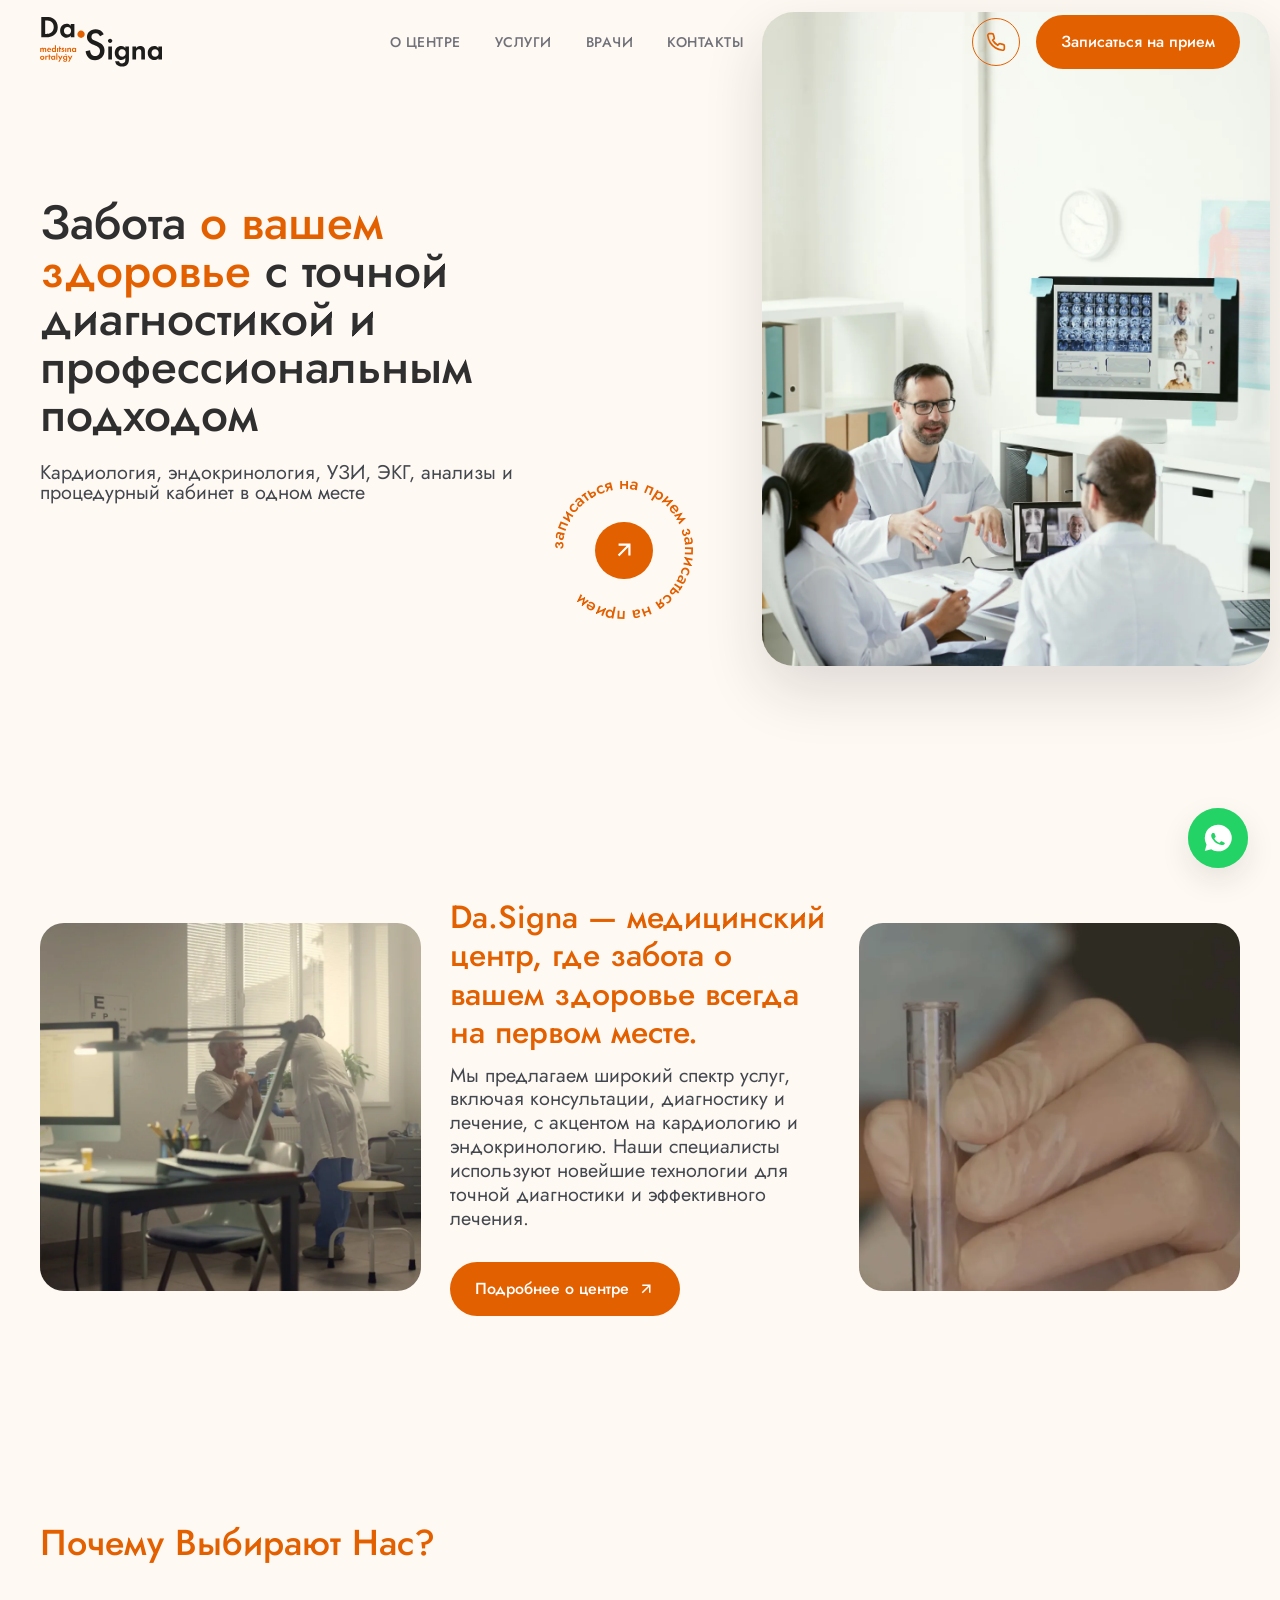
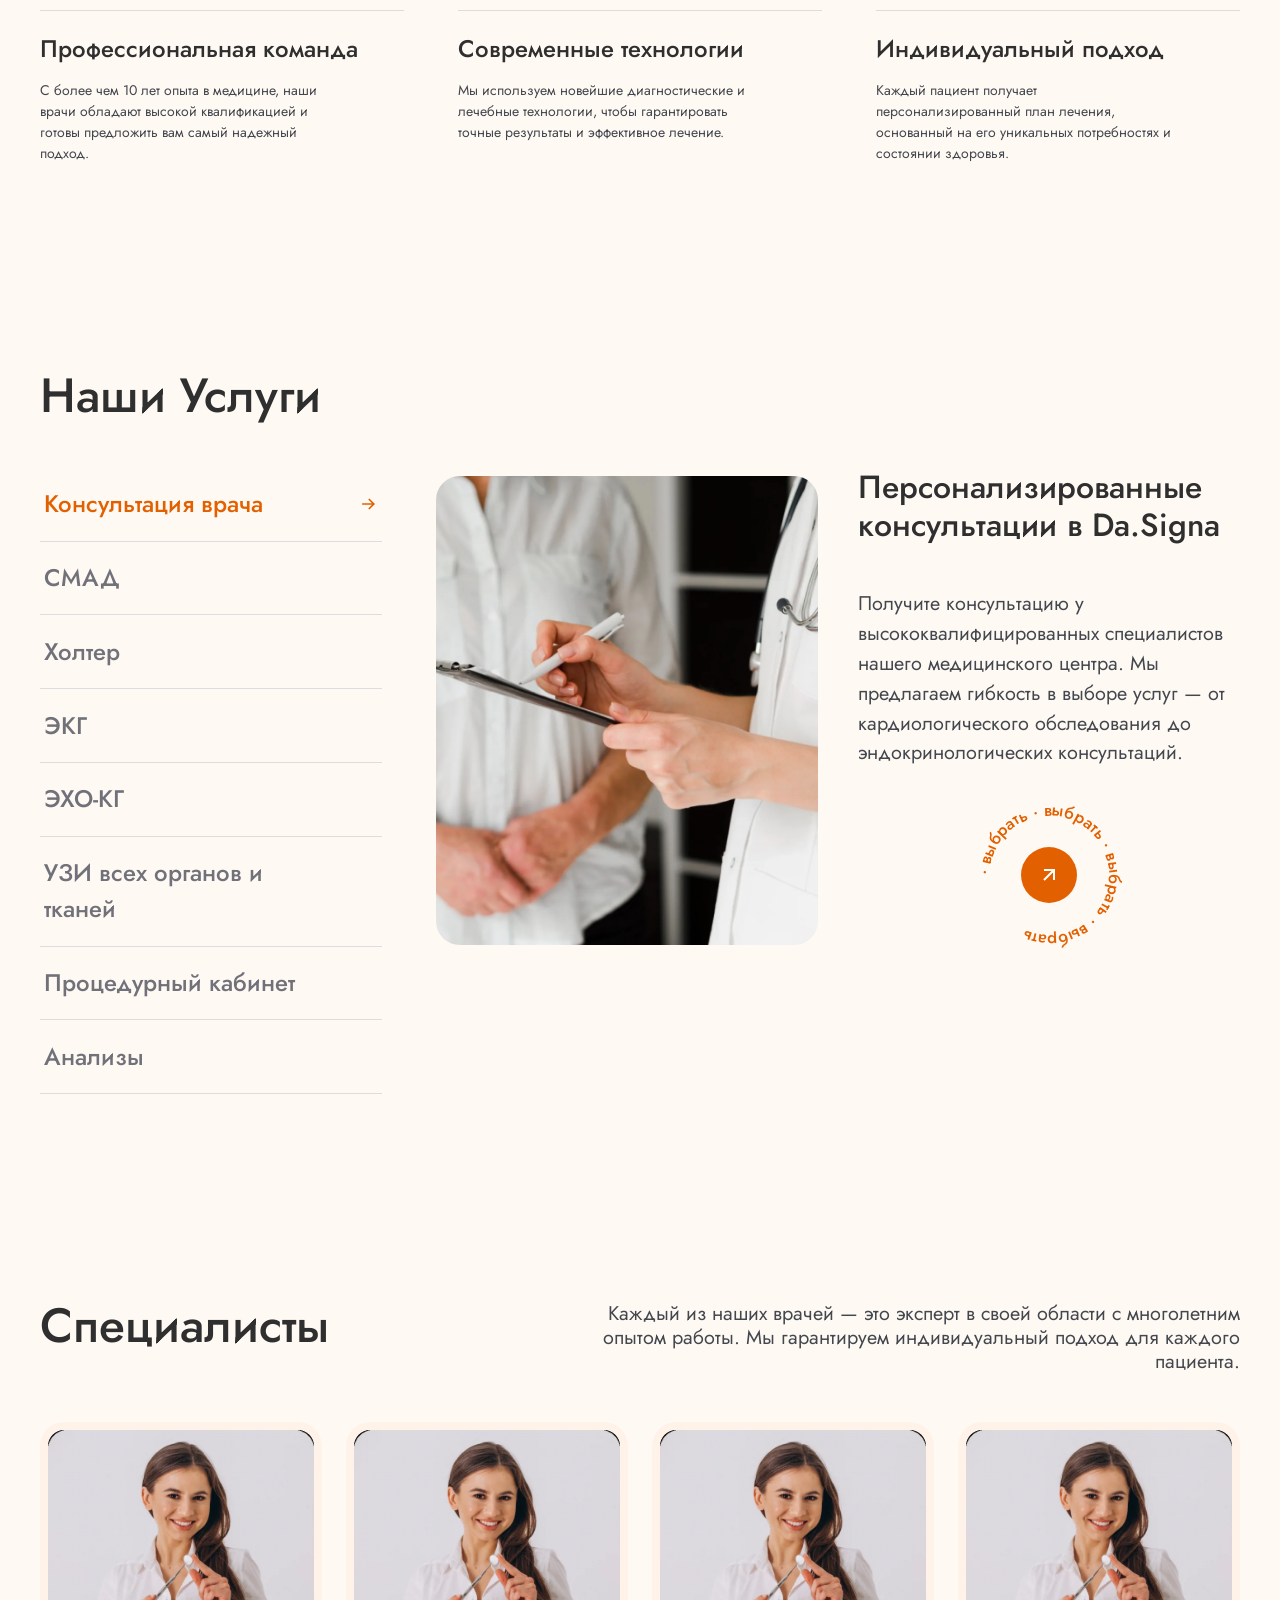
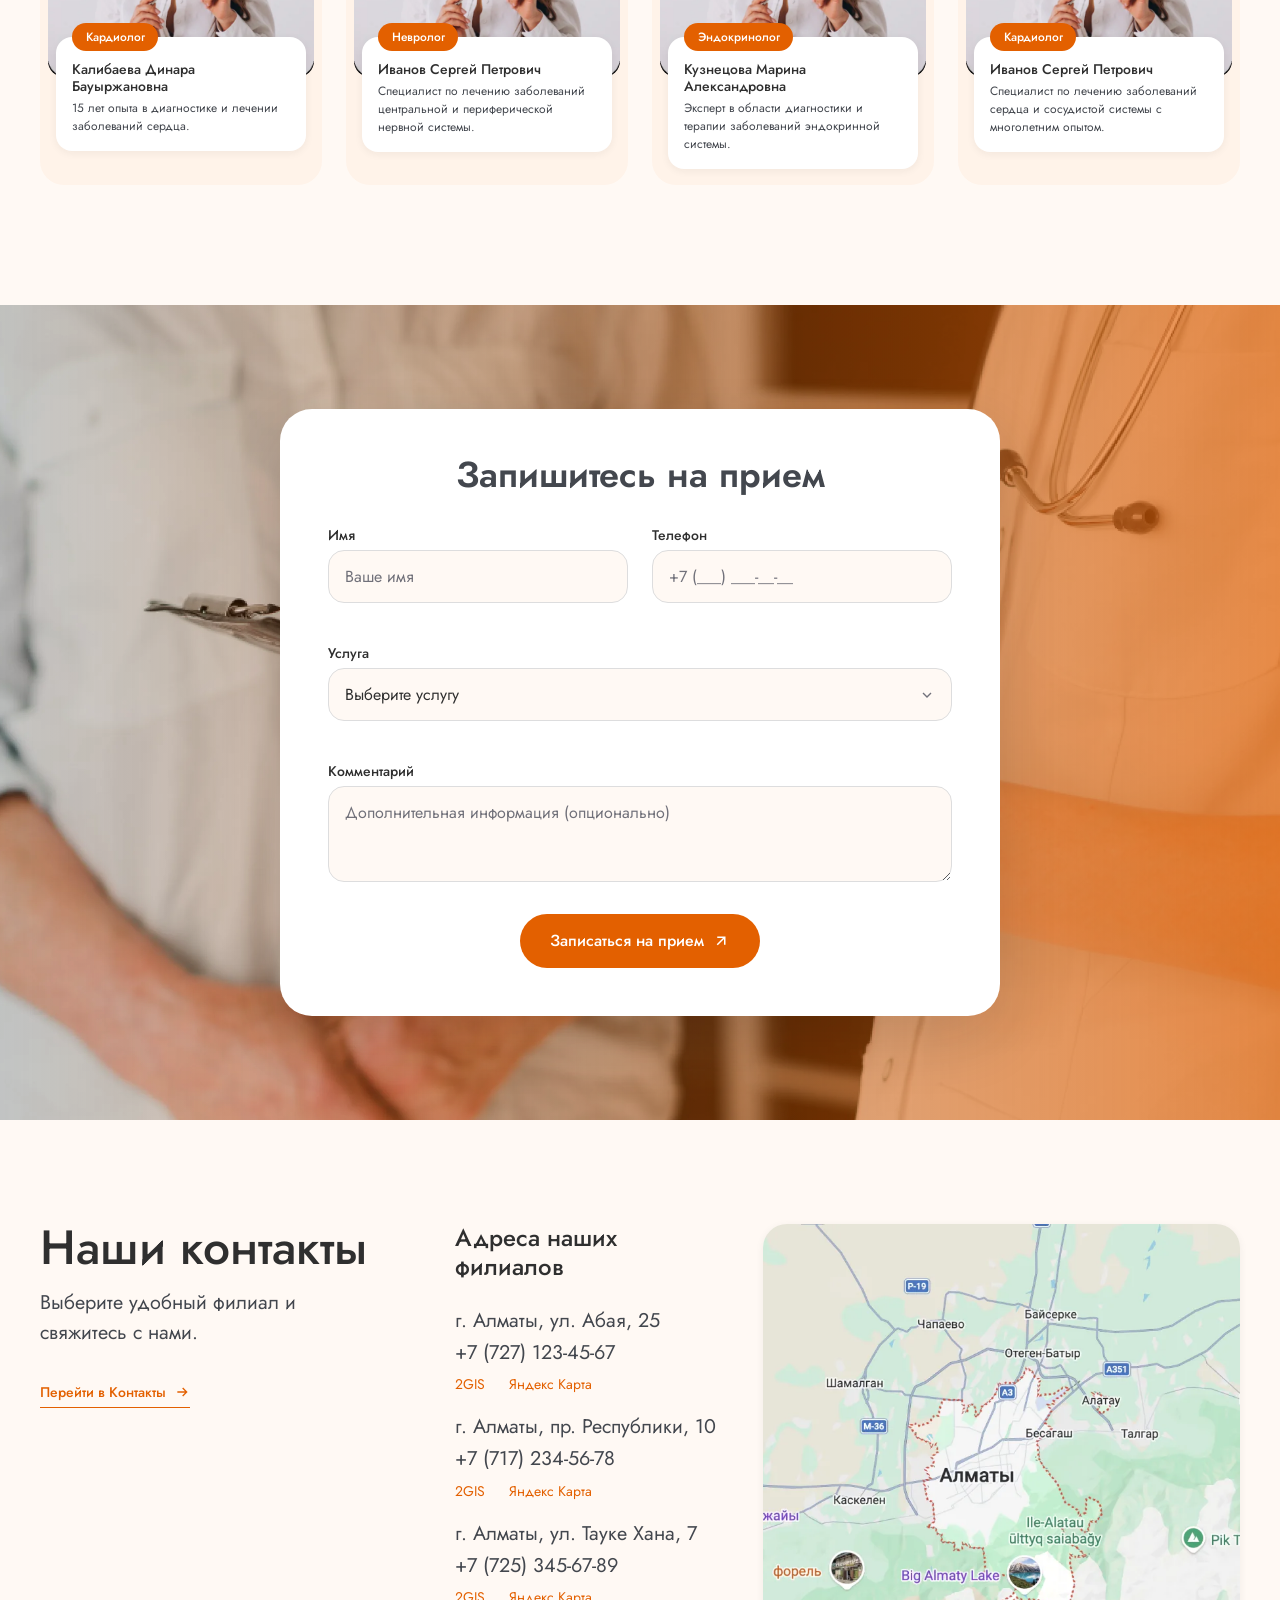
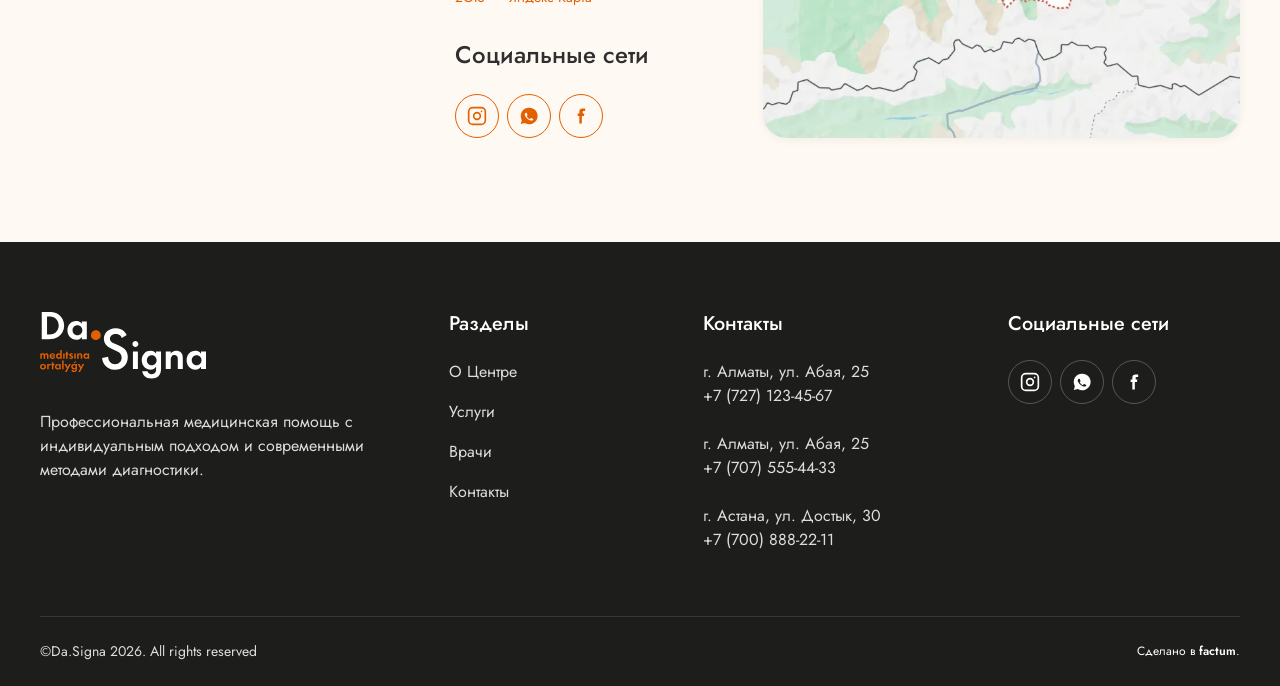
==== index.html @ 0455a985 "feat: статическая верстка сайта Da.Signa (главная, О центре, контакты, 404) - адаптивные страницы по" ====
<!DOCTYPE html>
<html lang="ru">
  <head>
    <meta charset="UTF-8" />
    <meta name="viewport" content="width=device-width, initial-scale=1.0" />

    <title>Da.Signa — медицинский центр в Алматы | Диагностика и лечение</title>
    <meta
      name="description"
      content="Медицинский центр Da.Signa: кардиология, эндокринология, УЗИ, ЭКГ, ЭХО-КГ, СМАД, холтер, анализы и процедурный кабинет. Точная диагностика и индивидуальный подход. Запишитесь на прием онлайн."
    />
    <meta name="theme-color" content="#fff9f4" />
    <link rel="canonical" href="https://dasigna.kz/" />

    <!-- Open Graph -->
    <meta property="og:type" content="website" />
    <meta property="og:title" content="Da.Signa — медицинский центр в Алматы" />
    <meta
      property="og:description"
      content="Забота о вашем здоровье с точной диагностикой и профессиональным подходом."
    />
    <meta property="og:locale" content="ru_RU" />

    <!-- Fonts: Jost as a free Futura PT substitute -->
    <link rel="preconnect" href="https://fonts.googleapis.com" />
    <link rel="preconnect" href="https://fonts.gstatic.com" crossorigin />
    <link
      href="https://fonts.googleapis.com/css2?family=Jost:wght@400;500;600;700&display=swap"
      rel="stylesheet"
    />

    <!-- Preload LCP hero image -->
    <link
      rel="preload"
      as="image"
      href="assets/images/hero.webp"
      fetchpriority="high"
    />

    <!-- Styles -->
    <link rel="stylesheet" href="assets/vendor/lenis.css?v=21" />
    <link rel="stylesheet" href="src/styles/main.css?v=21" />

    <!-- Structured data -->
    <script type="application/ld+json">
      {
        "@context": "https://schema.org",
        "@type": "MedicalClinic",
        "name": "Da.Signa",
        "description": "Медицинский центр: кардиология, эндокринология, диагностика и лечение.",
        "url": "https://dasigna.kz/",
        "telephone": "+7 (727) 123-45-67",
        "address": {
          "@type": "PostalAddress",
          "addressLocality": "Алматы",
          "streetAddress": "ул. Абая, 25",
          "addressCountry": "KZ"
        }
      }
    </script>
  </head>

  <body>
    <!-- ========================= HEADER ========================= -->
    <header class="header" data-header>
      <div class="container header__inner">
        <a class="logo" href="#top" aria-label="Da.Signa — на главную">
          <img class="logo__img" src="assets/logo/logo-dark.svg" width="129" height="52" alt="Da.Signa — медицинский центр" />
        </a>

        <nav class="nav" data-nav id="primary-nav" aria-label="Основная навигация">
          <div class="nav__top">
            <a class="logo" href="index.html" aria-label="Da.Signa — на главную">
              <img class="logo__img" src="assets/logo/logo-dark.svg" width="129" height="52" alt="Da.Signa — медицинский центр" />
            </a>
            <button class="nav__close" data-menu-close type="button" aria-label="Закрыть меню">
              <svg width="22" height="22" viewBox="0 0 24 24" fill="none" stroke="currentColor" stroke-width="2" aria-hidden="true"><path d="M18 6 6 18M6 6l12 12"/></svg>
            </button>
          </div>

          <ul class="nav__links">
            <li><a class="nav__link" href="about.html">О центре</a></li>
            <li><a class="nav__link" href="#services">Услуги</a></li>
            <li><a class="nav__link" href="#specialists">Врачи</a></li>
            <li><a class="nav__link" href="contacts.html">Контакты</a></li>
          </ul>

          <a class="btn nav__cta" href="#appointment">
            Записаться на прием
            <svg class="btn__icon" width="18" height="18" viewBox="0 0 24 24" fill="none" stroke="currentColor" stroke-width="2" aria-hidden="true"><path d="M5 12h14M13 6l6 6-6 6"/></svg>
          </a>

          <div class="nav__connect">
            <span class="nav__connect-label">Связаться с нами</span>
            <a class="nav-contact" href="tel:+77755550101">
              <span class="nav-contact__icon"><svg width="20" height="20" viewBox="0 0 24 24" fill="none" stroke="currentColor" stroke-width="2" aria-hidden="true"><path d="M22 16.92v3a2 2 0 0 1-2.18 2 19.79 19.79 0 0 1-8.63-3.07 19.5 19.5 0 0 1-6-6 19.79 19.79 0 0 1-3.07-8.67A2 2 0 0 1 4.11 2h3a2 2 0 0 1 2 1.72c.13.96.36 1.9.7 2.81a2 2 0 0 1-.45 2.11L8.09 9.91a16 16 0 0 0 6 6l1.27-1.27a2 2 0 0 1 2.11-.45c.9.34 1.85.57 2.81.7A2 2 0 0 1 22 16.92z"/></svg></span>
              <span class="nav-contact__text"><span class="nav-contact__label">Телефон</span><span class="nav-contact__value">+7 775 555 01 01</span></span>
            </a>
            <a class="nav-contact" href="mailto:hello@dasigna.com">
              <span class="nav-contact__icon"><svg width="20" height="20" viewBox="0 0 24 24" fill="none" stroke="currentColor" stroke-width="2" aria-hidden="true"><rect x="3" y="5" width="18" height="14" rx="2"/><path d="m3 7 9 6 9-6"/></svg></span>
              <span class="nav-contact__text"><span class="nav-contact__label">Почта</span><span class="nav-contact__value">hello@dasigna.com</span></span>
            </a>
          </div>

          <div class="nav__footer">
            <h3 class="nav__footer-title">Мы в социальных сетях</h3>
            <div class="nav__socials">
              <a href="#" aria-label="Instagram"><svg width="20" height="20" viewBox="0 0 24 24" fill="none" stroke="currentColor" stroke-width="2" aria-hidden="true"><rect x="2" y="2" width="20" height="20" rx="5"/><circle cx="12" cy="12" r="4"/><circle cx="17.5" cy="6.5" r="1" fill="currentColor" stroke="none"/></svg></a>
              <a href="#" aria-label="WhatsApp"><svg width="20" height="20" viewBox="0 0 24 24" fill="currentColor" aria-hidden="true"><path d="M12 2a10 10 0 0 0-8.6 15l-1.3 4.7 4.8-1.3A10 10 0 1 0 12 2zm5.3 14.1c-.2.6-1.3 1.2-1.8 1.2s-1.2.2-3.7-.9-3.9-3.6-4-3.8-.9-1.2-.9-2.3.6-1.6.8-1.8.4-.3.6-.3h.5c.2 0 .4 0 .6.5l.8 2c.1.2.1.4 0 .5l-.4.5-.3.3c-.1.1-.3.3-.1.6s.7 1.1 1.4 1.7c1 .9 1.7 1.1 2 1.2s.4.1.6-.1l.7-.8c.2-.2.4-.2.6-.1l1.9.9c.2.1.4.2.4.3.1.2.1.6 0 .9z"/></svg></a>
              <a href="#" aria-label="Facebook"><svg width="20" height="20" viewBox="0 0 24 24" fill="currentColor" aria-hidden="true"><path d="M14 9V7c0-.6.4-1 1-1h2V3h-3a4 4 0 0 0-4 4v2H8v3h2v9h3v-9h2.5l.5-3z"/></svg></a>
            </div>
            <div class="nav__copy">
              <span>©Da.Signa <span data-year>2026</span></span>
              <span class="nav__made">Сделано в <b>factum</b></span>
            </div>
          </div>
        </nav>

        <div class="header__actions">
          <a class="icon-btn" href="tel:+77271234567" aria-label="Позвонить нам">
            <svg width="20" height="20" viewBox="0 0 24 24" fill="none" stroke="currentColor" stroke-width="2" aria-hidden="true"><path d="M22 16.92v3a2 2 0 0 1-2.18 2 19.79 19.79 0 0 1-8.63-3.07 19.5 19.5 0 0 1-6-6 19.79 19.79 0 0 1-3.07-8.67A2 2 0 0 1 4.11 2h3a2 2 0 0 1 2 1.72c.13.96.36 1.9.7 2.81a2 2 0 0 1-.45 2.11L8.09 9.91a16 16 0 0 0 6 6l1.27-1.27a2 2 0 0 1 2.11-.45c.9.34 1.85.57 2.81.7A2 2 0 0 1 22 16.92z"/></svg>
          </a>
          <a class="btn header__cta" href="#appointment">Записаться на прием</a>
          <button
            class="menu-toggle"
            data-menu-toggle
            type="button"
            aria-label="Меню"
            aria-expanded="false"
            aria-controls="primary-nav"
          >
            <span></span>
          </button>
        </div>
      </div>
    </header>

    <main id="top">
      <!-- ========================= HERO ========================= -->
      <section class="hero" aria-labelledby="hero-heading">
        <div class="container hero__grid">
          <div class="hero__content reveal">
            <h1 class="hero__title" id="hero-heading">
              Забота <span class="text-accent">о вашем здоровье</span> с точной
              диагностикой и профессиональным подходом
            </h1>
            <p class="hero__lead">
              Кардиология, эндокринология, УЗИ, ЭКГ, анализы и процедурный
              кабинет в одном месте
            </p>
            <a class="btn hero__cta" href="#appointment">
              Записаться на прием
              <svg class="btn__icon" width="18" height="18" viewBox="0 0 24 24" fill="none" stroke="currentColor" stroke-width="2" aria-hidden="true"><path d="M7 17 17 7M7 7h10v10"/></svg>
            </a>
          </div>

          <div class="hero__media reveal">
            <img
              class="hero__image"
              src="assets/images/hero.webp"
              width="583"
              height="750"
              fetchpriority="high"
              alt="Врачи медицинского центра Da.Signa на консультации"
            />
            <div class="hero__badge">
              <a class="spin-badge" href="#appointment" aria-label="Записаться на прием">
                <svg class="spin-badge__ring" viewBox="0 0 220 220" aria-hidden="true">
                  <defs>
                    <path id="badge-arc-hero" d="M110,110 m-84,0 a84,84 0 1,1 168,0 a84,84 0 1,1 -168,0" />
                  </defs>
                  <text>
                    <textPath href="#badge-arc-hero" startOffset="0">записаться на прием    записаться на прием    </textPath>
                  </text>
                </svg>
                <span class="spin-badge__disc" aria-hidden="true">
                  <svg width="26" height="26" viewBox="0 0 24 24" fill="none" stroke="currentColor" stroke-width="2"><path d="M7 17 17 7M7 7h10v10"/></svg>
                </span>
              </a>
            </div>
          </div>
        </div>
      </section>

      <!-- ========================= ABOUT ========================= -->
      <section class="section" id="about" aria-labelledby="about-heading">
        <div class="container about__grid reveal">
          <img
            class="about__img"
            src="assets/images/about-1.webp"
            width="437"
            height="423"
            loading="lazy"
            alt="Команда врачей Da.Signa"
          />
          <div class="about__body">
            <h2 class="about__title" id="about-heading">
              Da.Signa — медицинский центр, где забота о вашем здоровье всегда на
              первом месте.
            </h2>
            <p class="about__text">
              Мы предлагаем широкий спектр услуг, включая консультации,
              диагностику и лечение, с акцентом на кардиологию и эндокринологию.
              Наши специалисты используют новейшие технологии для точной
              диагностики и эффективного лечения.
            </p>
            <a class="btn about__btn" href="#services">
              Подробнее о центре
              <svg class="btn__icon" width="18" height="18" viewBox="0 0 24 24" fill="none" stroke="currentColor" stroke-width="2" aria-hidden="true"><path d="M7 17 17 7M7 7h10v10"/></svg>
            </a>
          </div>
          <img
            class="about__img"
            src="assets/images/about-2.webp"
            width="437"
            height="423"
            loading="lazy"
            alt="Современные методы диагностики"
          />
        </div>
      </section>

      <!-- ========================= ADVANTAGES ========================= -->
      <section class="section" aria-labelledby="adv-heading">
        <div class="container">
          <h2 class="advantages__title reveal" id="adv-heading">
            Почему Выбирают Нас?
          </h2>
          <ul class="advantages__grid">
            <li class="advantage reveal">
              <span class="advantage__icon" aria-hidden="true">
                <svg viewBox="0 0 24 24" fill="none" stroke="currentColor" stroke-width="1.8"><path d="M17 21v-2a4 4 0 0 0-4-4H5a4 4 0 0 0-4 4v2"/><circle cx="9" cy="7" r="4"/><path d="M23 21v-2a4 4 0 0 0-3-3.87M16 3.13a4 4 0 0 1 0 7.75"/></svg>
              </span>
              <h3 class="advantage__title">Профессиональная команда</h3>
              <p class="advantage__text">
                С более чем 10 лет опыта в медицине, наши врачи обладают высокой
                квалификацией и готовы предложить вам самый надежный подход.
              </p>
            </li>
            <li class="advantage reveal">
              <span class="advantage__icon" aria-hidden="true">
                <svg viewBox="0 0 24 24" fill="none" stroke="currentColor" stroke-width="1.8"><path d="M22 12h-4l-3 9L9 3l-3 9H2"/></svg>
              </span>
              <h3 class="advantage__title">Современные технологии</h3>
              <p class="advantage__text">
                Мы используем новейшие диагностические и лечебные технологии,
                чтобы гарантировать точные результаты и эффективное лечение.
              </p>
            </li>
            <li class="advantage reveal">
              <span class="advantage__icon" aria-hidden="true">
                <svg viewBox="0 0 24 24" fill="none" stroke="currentColor" stroke-width="1.8"><path d="M20.84 4.61a5.5 5.5 0 0 0-7.78 0L12 5.67l-1.06-1.06a5.5 5.5 0 1 0-7.78 7.78L12 21.23l8.84-8.84a5.5 5.5 0 0 0 0-7.78z"/></svg>
              </span>
              <h3 class="advantage__title">Индивидуальный подход</h3>
              <p class="advantage__text">
                Каждый пациент получает персонализированный план лечения,
                основанный на его уникальных потребностях и состоянии здоровья.
              </p>
            </li>
          </ul>
        </div>
      </section>

      <!-- ========================= SERVICES ========================= -->
      <section class="section" id="services" aria-labelledby="services-heading">
        <div class="container">
          <div class="section-head reveal">
            <h2 class="section-title" id="services-heading">Наши Услуги</h2>
          </div>

          <div class="services__layout reveal">
            <!-- Tab list (desktop) / accordion headers (mobile) -->
            <div class="services__list" role="tablist" aria-label="Услуги">
              <!-- buttons + mobile accordion panels injected/styled per item -->
              <!-- 1 -->
              <button class="services__tab" data-service-tab="s1" role="tab" aria-selected="true" aria-expanded="false">
                Консультация врача
                <svg class="services__tab-arrow" width="20" height="20" viewBox="0 0 24 24" fill="none" stroke="currentColor" stroke-width="2" aria-hidden="true"><path d="M5 12h14M13 6l6 6-6 6"/></svg>
              </button>
              <div class="services__accordion-panel" data-accordion-panel="s1"><div class="services__accordion-inner"><div class="services__accordion-content"></div></div></div>

              <button class="services__tab" data-service-tab="s2" role="tab" aria-selected="false" aria-expanded="false">
                СМАД
                <svg class="services__tab-arrow" width="20" height="20" viewBox="0 0 24 24" fill="none" stroke="currentColor" stroke-width="2" aria-hidden="true"><path d="M5 12h14M13 6l6 6-6 6"/></svg>
              </button>
              <div class="services__accordion-panel" data-accordion-panel="s2"><div class="services__accordion-inner"><div class="services__accordion-content"></div></div></div>

              <button class="services__tab" data-service-tab="s3" role="tab" aria-selected="false" aria-expanded="false">
                Холтер
                <svg class="services__tab-arrow" width="20" height="20" viewBox="0 0 24 24" fill="none" stroke="currentColor" stroke-width="2" aria-hidden="true"><path d="M5 12h14M13 6l6 6-6 6"/></svg>
              </button>
              <div class="services__accordion-panel" data-accordion-panel="s3"><div class="services__accordion-inner"><div class="services__accordion-content"></div></div></div>

              <button class="services__tab" data-service-tab="s4" role="tab" aria-selected="false" aria-expanded="false">
                ЭКГ
                <svg class="services__tab-arrow" width="20" height="20" viewBox="0 0 24 24" fill="none" stroke="currentColor" stroke-width="2" aria-hidden="true"><path d="M5 12h14M13 6l6 6-6 6"/></svg>
              </button>
              <div class="services__accordion-panel" data-accordion-panel="s4"><div class="services__accordion-inner"><div class="services__accordion-content"></div></div></div>

              <button class="services__tab" data-service-tab="s5" role="tab" aria-selected="false" aria-expanded="false">
                ЭХО-КГ
                <svg class="services__tab-arrow" width="20" height="20" viewBox="0 0 24 24" fill="none" stroke="currentColor" stroke-width="2" aria-hidden="true"><path d="M5 12h14M13 6l6 6-6 6"/></svg>
              </button>
              <div class="services__accordion-panel" data-accordion-panel="s5"><div class="services__accordion-inner"><div class="services__accordion-content"></div></div></div>

              <button class="services__tab" data-service-tab="s6" role="tab" aria-selected="false" aria-expanded="false">
                УЗИ всех органов и тканей
                <svg class="services__tab-arrow" width="20" height="20" viewBox="0 0 24 24" fill="none" stroke="currentColor" stroke-width="2" aria-hidden="true"><path d="M5 12h14M13 6l6 6-6 6"/></svg>
              </button>
              <div class="services__accordion-panel" data-accordion-panel="s6"><div class="services__accordion-inner"><div class="services__accordion-content"></div></div></div>

              <button class="services__tab" data-service-tab="s7" role="tab" aria-selected="false" aria-expanded="false">
                Процедурный кабинет
                <svg class="services__tab-arrow" width="20" height="20" viewBox="0 0 24 24" fill="none" stroke="currentColor" stroke-width="2" aria-hidden="true"><path d="M5 12h14M13 6l6 6-6 6"/></svg>
              </button>
              <div class="services__accordion-panel" data-accordion-panel="s7"><div class="services__accordion-inner"><div class="services__accordion-content"></div></div></div>

              <button class="services__tab" data-service-tab="s8" role="tab" aria-selected="false" aria-expanded="false">
                Анализы
                <svg class="services__tab-arrow" width="20" height="20" viewBox="0 0 24 24" fill="none" stroke="currentColor" stroke-width="2" aria-hidden="true"><path d="M5 12h14M13 6l6 6-6 6"/></svg>
              </button>
              <div class="services__accordion-panel" data-accordion-panel="s8"><div class="services__accordion-inner"><div class="services__accordion-content"></div></div></div>
            </div>

            <!-- Content panels (desktop) -->
            <div class="services__panel-wrap">
              <div class="services__panel" data-service-panel="s1" role="tabpanel">
                <div class="services__panel-media">
                  <img class="services__panel-img" src="assets/images/services.webp" width="437" height="537" loading="lazy" alt="Консультация врача в Da.Signa" />
                </div>
                <div class="services__panel-body">
                  <h3 class="services__panel-title">Персонализированные консультации в Da.Signa</h3>
                  <p class="services__panel-text">Получите консультацию у высококвалифицированных специалистов нашего медицинского центра. Мы предлагаем гибкость в выборе услуг — от кардиологического обследования до эндокринологических консультаций.</p>
                </div>
              </div>

              <div class="services__panel" data-service-panel="s2" role="tabpanel" hidden>
                <div class="services__panel-media"><img class="services__panel-img" src="assets/images/services.webp" width="437" height="537" loading="lazy" alt="СМАД" /></div>
                <div class="services__panel-body"><h3 class="services__panel-title">Суточное мониторирование давления (СМАД)</h3><p class="services__panel-text">Непрерывное измерение артериального давления в течение суток для точной диагностики гипертонии и подбора эффективной терапии.</p></div>
              </div>

              <div class="services__panel" data-service-panel="s3" role="tabpanel" hidden>
                <div class="services__panel-media"><img class="services__panel-img" src="assets/images/services.webp" width="437" height="537" loading="lazy" alt="Холтер" /></div>
                <div class="services__panel-body"><h3 class="services__panel-title">Холтеровское мониторирование ЭКГ</h3><p class="services__panel-text">Запись работы сердца в течение 24–48 часов в привычном для вас ритме жизни для выявления скрытых нарушений ритма.</p></div>
              </div>

              <div class="services__panel" data-service-panel="s4" role="tabpanel" hidden>
                <div class="services__panel-media"><img class="services__panel-img" src="assets/images/services.webp" width="437" height="537" loading="lazy" alt="ЭКГ" /></div>
                <div class="services__panel-body"><h3 class="services__panel-title">Электрокардиография (ЭКГ)</h3><p class="services__panel-text">Быстрая и безболезненная оценка работы сердца с подробной расшифровкой врача-кардиолога.</p></div>
              </div>

              <div class="services__panel" data-service-panel="s5" role="tabpanel" hidden>
                <div class="services__panel-media"><img class="services__panel-img" src="assets/images/services.webp" width="437" height="537" loading="lazy" alt="ЭХО-КГ" /></div>
                <div class="services__panel-body"><h3 class="services__panel-title">Эхокардиография (ЭХО-КГ)</h3><p class="services__panel-text">Ультразвуковое исследование сердца для оценки его структуры и функции в реальном времени.</p></div>
              </div>

              <div class="services__panel" data-service-panel="s6" role="tabpanel" hidden>
                <div class="services__panel-media"><img class="services__panel-img" src="assets/images/services.webp" width="437" height="537" loading="lazy" alt="УЗИ" /></div>
                <div class="services__panel-body"><h3 class="services__panel-title">УЗИ всех органов и тканей</h3><p class="services__panel-text">Комплексная ультразвуковая диагностика органов брюшной полости, щитовидной железы, сосудов и мягких тканей.</p></div>
              </div>

              <div class="services__panel" data-service-panel="s7" role="tabpanel" hidden>
                <div class="services__panel-media"><img class="services__panel-img" src="assets/images/services.webp" width="437" height="537" loading="lazy" alt="Процедурный кабинет" /></div>
                <div class="services__panel-body"><h3 class="services__panel-title">Процедурный кабинет</h3><p class="services__panel-text">Инъекции, забор анализов и медицинские манипуляции в стерильных условиях опытным медперсоналом.</p></div>
              </div>

              <div class="services__panel" data-service-panel="s8" role="tabpanel" hidden>
                <div class="services__panel-media"><img class="services__panel-img" src="assets/images/services.webp" width="437" height="537" loading="lazy" alt="Анализы" /></div>
                <div class="services__panel-body"><h3 class="services__panel-title">Лабораторные анализы</h3><p class="services__panel-text">Широкий спектр лабораторных исследований с быстрой готовностью результатов и удобной выдачей онлайн.</p></div>
              </div>

              <a class="spin-badge services__badge" href="#appointment" aria-label="Выбрать услугу">
                <svg class="spin-badge__ring" viewBox="0 0 220 220" aria-hidden="true">
                  <defs>
                    <path id="badge-arc-svc" d="M110,110 m-84,0 a84,84 0 1,1 168,0 a84,84 0 1,1 -168,0" />
                  </defs>
                  <text>
                    <textPath href="#badge-arc-svc" startOffset="0">· выбрать · выбрать · выбрать · выбрать </textPath>
                  </text>
                </svg>
                <span class="spin-badge__disc" aria-hidden="true">
                  <svg width="24" height="24" viewBox="0 0 24 24" fill="none" stroke="currentColor" stroke-width="2"><path d="M7 17 17 7M7 7h10v10"/></svg>
                </span>
              </a>
            </div>
          </div>
        </div>
      </section>

      <!-- ========================= SPECIALISTS ========================= -->
      <section class="section" id="specialists" aria-labelledby="spec-heading">
        <div class="container">
          <div class="section-head reveal">
            <h2 class="section-title" id="spec-heading">Специалисты</h2>
            <p class="section-head__intro">
              Каждый из наших врачей — это эксперт в своей области с многолетним
              опытом работы. Мы гарантируем индивидуальный подход для каждого
              пациента.
            </p>
          </div>

          <ul class="specialists__track" data-carousel-track data-lenis-prevent>
            <li class="doctor-card reveal">
              <img class="doctor-card__img" src="assets/images/doctor.webp" width="322" height="300" loading="lazy" alt="Калибаева Динара Бауыржановна" />
              <div class="doctor-card__body">
                <span class="doctor-card__tag">Кардиолог</span>
                <h3 class="doctor-card__name">Калибаева Динара Бауыржановна</h3>
                <p class="doctor-card__desc">15 лет опыта в диагностике и лечении заболеваний сердца.</p>
              </div>
            </li>
            <li class="doctor-card reveal">
              <img class="doctor-card__img" src="assets/images/doctor.webp" width="322" height="300" loading="lazy" alt="Иванов Сергей Петрович" />
              <div class="doctor-card__body">
                <span class="doctor-card__tag">Невролог</span>
                <h3 class="doctor-card__name">Иванов Сергей Петрович</h3>
                <p class="doctor-card__desc">Специалист по лечению заболеваний центральной и периферической нервной системы.</p>
              </div>
            </li>
            <li class="doctor-card reveal">
              <img class="doctor-card__img" src="assets/images/doctor.webp" width="322" height="300" loading="lazy" alt="Кузнецова Марина Александровна" />
              <div class="doctor-card__body">
                <span class="doctor-card__tag">Эндокринолог</span>
                <h3 class="doctor-card__name">Кузнецова Марина Александровна</h3>
                <p class="doctor-card__desc">Эксперт в области диагностики и терапии заболеваний эндокринной системы.</p>
              </div>
            </li>
            <li class="doctor-card reveal">
              <img class="doctor-card__img" src="assets/images/doctor.webp" width="322" height="300" loading="lazy" alt="Иванов Сергей Петрович" />
              <div class="doctor-card__body">
                <span class="doctor-card__tag">Кардиолог</span>
                <h3 class="doctor-card__name">Иванов Сергей Петрович</h3>
                <p class="doctor-card__desc">Специалист по лечению заболеваний сердца и сосудистой системы с многолетним опытом.</p>
              </div>
            </li>
            <li class="doctor-card reveal">
              <img class="doctor-card__img" src="assets/images/doctor.webp" width="322" height="300" loading="lazy" alt="Петрова Ольга Викторовна" />
              <div class="doctor-card__body">
                <span class="doctor-card__tag">Невролог</span>
                <h3 class="doctor-card__name">Петрова Ольга Викторовна</h3>
                <p class="doctor-card__desc">Профессионал в диагностике и лечении неврологических расстройств и заболеваний мозга.</p>
              </div>
            </li>
            <li class="doctor-card reveal">
              <img class="doctor-card__img" src="assets/images/doctor.webp" width="322" height="300" loading="lazy" alt="Смирнова Ольга Викторовна" />
              <div class="doctor-card__body">
                <span class="doctor-card__tag">Педиатр</span>
                <h3 class="doctor-card__name">Смирнова Ольга Викторовна</h3>
                <p class="doctor-card__desc">Опыт работы с новорожденными и детьми младшего возраста более 10 лет.</p>
              </div>
            </li>
          </ul>
        </div>
      </section>

      <!-- ========================= APPOINTMENT ========================= -->
      <section class="appointment" id="appointment" aria-labelledby="appt-heading">
        <div class="container">
          <div class="appointment__card reveal">
            <h2 class="appointment__title" id="appt-heading">Запишитесь на прием</h2>
            <form class="form-grid" data-appointment-form>
              <div class="field" data-field="name">
                <label class="field__label" for="f-name">Имя</label>
                <input class="field__control" id="f-name" name="name" type="text" placeholder="Ваше имя" autocomplete="name" />
                <span class="field__error" aria-live="polite"></span>
              </div>
              <div class="field" data-field="phone">
                <label class="field__label" for="f-phone">Телефон</label>
                <input class="field__control" id="f-phone" name="phone" type="tel" inputmode="tel" placeholder="+7 (___) ___-__-__" autocomplete="tel" data-phone />
                <span class="field__error" aria-live="polite"></span>
              </div>
              <div class="field field--full" data-field="service">
                <label class="field__label" for="f-service">Услуга</label>
                <select class="field__control" id="f-service" name="service">
                  <option value="">Выберите услугу</option>
                  <option>Консультация врача</option>
                  <option>СМАД</option>
                  <option>Холтер</option>
                  <option>ЭКГ</option>
                  <option>ЭХО-КГ</option>
                  <option>УЗИ всех органов и тканей</option>
                  <option>Процедурный кабинет</option>
                  <option>Анализы</option>
                </select>
                <span class="field__error" aria-live="polite"></span>
              </div>
              <div class="field field--full" data-field="comment">
                <label class="field__label" for="f-comment">Комментарий</label>
                <textarea class="field__control" id="f-comment" name="comment" placeholder="Дополнительная информация (опционально)"></textarea>
              </div>
              <button class="btn appointment__submit" type="submit">
                Записаться на прием
                <svg class="btn__icon" width="18" height="18" viewBox="0 0 24 24" fill="none" stroke="currentColor" stroke-width="2" aria-hidden="true"><path d="M7 17 17 7M7 7h10v10"/></svg>
              </button>
            </form>
          </div>
        </div>
      </section>

      <!-- ========================= CONTACTS ========================= -->
      <section class="section" id="contacts" aria-labelledby="contacts-heading">
        <div class="container contacts__grid">
          <div class="contacts__intro reveal">
            <h2 class="section-title" id="contacts-heading">Наши контакты</h2>
            <p>Выберите удобный филиал и свяжитесь с нами.</p>
            <a class="link-arrow" href="#contacts">
              Перейти в Контакты
              <svg width="16" height="16" viewBox="0 0 24 24" fill="none" stroke="currentColor" stroke-width="2" aria-hidden="true"><path d="M5 12h14M13 6l6 6-6 6"/></svg>
            </a>
          </div>

          <div class="contacts__col reveal">
            <h3 class="contacts__subtitle">Адреса наших филиалов</h3>
            <div class="branches">
            <article class="branch">
              <p class="branch__addr">г. Алматы, ул. Абая, 25</p>
              <a class="branch__phone" href="tel:+77271234567">+7 (727) 123-45-67</a>
              <div class="branch__links"><a href="#">2GIS</a><a href="#">Яндекс Карта</a></div>
            </article>
            <article class="branch">
              <p class="branch__addr">г. Алматы, пр. Республики, 10</p>
              <a class="branch__phone" href="tel:+77172345678">+7 (717) 234-56-78</a>
              <div class="branch__links"><a href="#">2GIS</a><a href="#">Яндекс Карта</a></div>
            </article>
            <article class="branch">
              <p class="branch__addr">г. Алматы, ул. Тауке Хана, 7</p>
              <a class="branch__phone" href="tel:+77253456789">+7 (725) 345-67-89</a>
              <div class="branch__links"><a href="#">2GIS</a><a href="#">Яндекс Карта</a></div>
            </article>
            </div>

            <div class="contacts__socials">
              <h3 class="contacts__subtitle">Социальные сети</h3>
              <div class="socials" aria-label="Социальные сети">
                <a href="#" aria-label="Instagram"><svg width="20" height="20" viewBox="0 0 24 24" fill="none" stroke="currentColor" stroke-width="2" aria-hidden="true"><rect x="2" y="2" width="20" height="20" rx="5"/><circle cx="12" cy="12" r="4"/><circle cx="17.5" cy="6.5" r="1" fill="currentColor" stroke="none"/></svg></a>
                <a href="#" aria-label="WhatsApp"><svg width="20" height="20" viewBox="0 0 24 24" fill="currentColor" aria-hidden="true"><path d="M12 2a10 10 0 0 0-8.6 15l-1.3 4.7 4.8-1.3A10 10 0 1 0 12 2zm5.3 14.1c-.2.6-1.3 1.2-1.8 1.2s-1.2.2-3.7-.9-3.9-3.6-4-3.8-.9-1.2-.9-2.3.6-1.6.8-1.8.4-.3.6-.3h.5c.2 0 .4 0 .6.5l.8 2c.1.2.1.4 0 .5l-.4.5-.3.3c-.1.1-.3.3-.1.6s.7 1.1 1.4 1.7c1 .9 1.7 1.1 2 1.2s.4.1.6-.1l.7-.8c.2-.2.4-.2.6-.1l1.9.9c.2.1.4.2.4.3.1.2.1.6 0 .9z"/></svg></a>
                <a href="#" aria-label="Facebook"><svg width="20" height="20" viewBox="0 0 24 24" fill="currentColor" aria-hidden="true"><path d="M14 9V7c0-.6.4-1 1-1h2V3h-3a4 4 0 0 0-4 4v2H8v3h2v9h3v-9h2.5l.5-3z"/></svg></a>
              </div>
            </div>
          </div>

          <div class="contacts__map reveal">
            <a href="https://2gis.kz/almaty" target="_blank" rel="noopener" aria-label="Открыть карту филиалов">
              <img src="assets/images/map.webp" width="550" height="391" loading="lazy" alt="Карта расположения филиалов Da.Signa в Алматы" />
            </a>
          </div>
        </div>
      </section>
    </main>

    <!-- ========================= FOOTER ========================= -->
    <footer class="footer">
      <div class="container">
        <div class="footer__grid">
          <div class="footer__about">
            <span class="logo logo--light logo--stacked" aria-label="Da.Signa">
              <img class="logo__img" src="assets/logo/logo-light.svg" width="166" height="67" alt="Da.Signa — медицинский центр" />
            </span>
            <p class="footer__desc">
              Профессиональная медицинская помощь с индивидуальным подходом и
              современными методами диагностики.
            </p>
          </div>

          <nav class="footer__nav" aria-label="Разделы">
            <h3 class="footer__col-title">Разделы</h3>
            <div class="footer__links">
              <a href="about.html">О Центре</a>
              <a href="#services">Услуги</a>
              <a href="#specialists">Врачи</a>
              <a href="contacts.html">Контакты</a>
            </div>
          </nav>

          <div class="footer__contacts-col">
            <h3 class="footer__col-title">Контакты</h3>
            <div class="footer__contacts">
              <div><p class="branch__addr">г. Алматы, ул. Абая, 25</p><a class="branch__phone" href="tel:+77271234567">+7 (727) 123-45-67</a></div>
              <div><p class="branch__addr">г. Алматы, ул. Абая, 25</p><a class="branch__phone" href="tel:+77075554433">+7 (707) 555-44-33</a></div>
              <div><p class="branch__addr">г. Астана, ул. Достык, 30</p><a class="branch__phone" href="tel:+77008882211">+7 (700) 888-22-11</a></div>
            </div>
          </div>

          <div class="footer__socials-col">
            <h3 class="footer__col-title">Социальные сети</h3>
            <div class="footer__socials">
              <a href="#" aria-label="Instagram"><svg width="20" height="20" viewBox="0 0 24 24" fill="none" stroke="currentColor" stroke-width="2" aria-hidden="true"><rect x="2" y="2" width="20" height="20" rx="5"/><circle cx="12" cy="12" r="4"/><circle cx="17.5" cy="6.5" r="1" fill="currentColor" stroke="none"/></svg></a>
              <a href="#" aria-label="WhatsApp"><svg width="20" height="20" viewBox="0 0 24 24" fill="currentColor" aria-hidden="true"><path d="M12 2a10 10 0 0 0-8.6 15l-1.3 4.7 4.8-1.3A10 10 0 1 0 12 2zm5.3 14.1c-.2.6-1.3 1.2-1.8 1.2s-1.2.2-3.7-.9-3.9-3.6-4-3.8-.9-1.2-.9-2.3.6-1.6.8-1.8.4-.3.6-.3h.5c.2 0 .4 0 .6.5l.8 2c.1.2.1.4 0 .5l-.4.5-.3.3c-.1.1-.3.3-.1.6s.7 1.1 1.4 1.7c1 .9 1.7 1.1 2 1.2s.4.1.6-.1l.7-.8c.2-.2.4-.2.6-.1l1.9.9c.2.1.4.2.4.3.1.2.1.6 0 .9z"/></svg></a>
              <a href="#" aria-label="Facebook"><svg width="20" height="20" viewBox="0 0 24 24" fill="currentColor" aria-hidden="true"><path d="M14 9V7c0-.6.4-1 1-1h2V3h-3a4 4 0 0 0-4 4v2H8v3h2v9h3v-9h2.5l.5-3z"/></svg></a>
            </div>
          </div>
        </div>

        <div class="footer__bar">
          <span>©Da.Signa <span data-year>2026</span>. All rights reserved</span>
          <span class="footer__made">Сделано в <b>factum</b>.</span>
        </div>
      </div>
    </footer>

    <!-- ========================= WHATSAPP WIDGET ========================= -->
    <a
      class="wa-widget"
      href="https://wa.me/77271234567"
      target="_blank"
      rel="noopener"
      aria-label="Написать в WhatsApp"
    >
      <svg viewBox="0 0 24 24" fill="currentColor" aria-hidden="true"><path d="M12 2a10 10 0 0 0-8.6 15l-1.3 4.7 4.8-1.3A10 10 0 1 0 12 2zm5.3 14.1c-.2.6-1.3 1.2-1.8 1.2s-1.2.2-3.7-.9-3.9-3.6-4-3.8-.9-1.2-.9-2.3.6-1.6.8-1.8.4-.3.6-.3h.5c.2 0 .4 0 .6.5l.8 2c.1.2.1.4 0 .5l-.4.5-.3.3c-.1.1-.3.3-.1.6s.7 1.1 1.4 1.7c1 .9 1.7 1.1 2 1.2s.4.1.6-.1l.7-.8c.2-.2.4-.2.6-.1l1.9.9c.2.1.4.2.4.3.1.2.1.6 0 .9z"/></svg>
    </a>

    <!-- ========================= SUCCESS MODAL ========================= -->
    <div class="modal" data-modal role="dialog" aria-modal="true" aria-labelledby="modal-title">
      <div class="modal__dialog">
        <button class="modal__close" type="button" data-modal-close aria-label="Закрыть">
          <svg width="18" height="18" viewBox="0 0 24 24" fill="none" stroke="currentColor" stroke-width="2" aria-hidden="true"><path d="M18 6 6 18M6 6l12 12"/></svg>
        </button>
        <div class="modal__icon" aria-hidden="true">
          <svg width="34" height="34" viewBox="0 0 24 24" fill="none" stroke="currentColor" stroke-width="2"><path d="M20 6 9 17l-5-5"/></svg>
        </div>
        <h2 class="modal__title" id="modal-title">Заявка отправлена!</h2>
        <p class="modal__text">
          Спасибо за обращение. Наш администратор свяжется с вами в ближайшее
          время для подтверждения записи.
        </p>
        <button class="btn modal__action" type="button" data-modal-close>
          Отлично
        </button>
      </div>
    </div>

    <script src="assets/vendor/lenis.min.js?v=21" defer></script>
    <script src="src/lib/main.js?v=21" defer></script>
  </body>
</html>
---- assets/vendor/lenis.css ----
html.lenis,html.lenis body{height:auto}.lenis.lenis-smooth{scroll-behavior:auto!important}.lenis.lenis-smooth [data-lenis-prevent]{overscroll-behavior:contain}.lenis.lenis-stopped{overflow:clip}.lenis.lenis-smooth iframe{pointer-events:none}
---- src/styles/main.css ----
/* ============================================================
   Da.Signa — main.css
   Единый стиль-лист. Порядок каскада: tokens → typography →
   global → компоненты. Не используйте инлайн-стили.
   ============================================================ */


/* ===== src/styles/tokens.css ===== */
/* ============================================================
   Da.Signa — Design Tokens
   Extracted from Figma "Da Signa" (node 134:3458)
   ============================================================ */

:root {
  /* ---- Color: brand ---- */
  --color-accent: #e36000;
  --color-accent-hover: #c85400;
  --color-accent-soft: rgba(227, 96, 0, 0.7);
  --color-accent-tint: #fdece0;

  /* ---- Color: ink / text ---- */
  --color-heading: #2f2f2f;
  --color-ink: #1d1d1b;
  --color-body: #43474e;
  --color-muted: #71717a;

  /* ---- Color: surfaces ---- */
  --color-bg: #fff9f4;
  --color-surface: #ffffff;
  --color-surface-cream: #fff3e9;
  --color-dark: #1d1d1b;
  --color-dark-2: #2a2724;

  /* ---- Color: lines ---- */
  --color-border: #ddddde;
  --color-border-strong: #c9c9cb;

  /* ---- Color: misc ---- */
  --color-whatsapp: #25d366;

  /* ---- Typography ---- */
  --font-sans: "Jost", "Futura PT", "Century Gothic", "Trebuchet MS",
    system-ui, -apple-system, "Segoe UI", sans-serif;

  /* fluid type scale (mobile -> desktop) */
  --text-hero: clamp(2rem, 1.2rem + 3.6vw, 3rem); /* 32 -> 48 */
  --text-h2: clamp(1.75rem, 1.1rem + 2.9vw, 3rem); /* 28 -> 48 */
  --text-h3: clamp(1.5rem, 1.1rem + 1.8vw, 2.25rem); /* 24 -> 36 */
  --text-h4: clamp(1.25rem, 1.05rem + 0.9vw, 1.5rem); /* 20 -> 24 */
  --text-lg: clamp(1.0625rem, 1rem + 0.3vw, 1.25rem); /* 17 -> 20 */
  --text-base: 1rem; /* 16 */
  --text-sm: 0.875rem; /* 14 */
  --text-xs: 0.75rem; /* 12 */

  --weight-regular: 400;
  --weight-medium: 500;
  --weight-semibold: 600;

  --leading-tight: 1.05;
  --leading-snug: 1.2;
  --leading-normal: 1.5;

  /* ---- Spacing ---- */
  --space-3xs: 0.25rem;
  --space-2xs: 0.5rem;
  --space-xs: 0.75rem;
  --space-sm: 1rem;
  --space-md: 1.5rem;
  --space-lg: 2rem;
  --space-xl: 3rem;
  --space-2xl: 4rem;
  --space-section: clamp(3.5rem, 2.5rem + 5vw, 7.5rem);

  /* ---- Layout ---- */
  --container-max: 1400px;
  --container-pad: clamp(1rem, 0.4rem + 3vw, 2.5rem);

  /* ---- Radius ---- */
  --radius-sm: 0.5rem;
  --radius-md: 1rem;
  --radius-lg: 1.5rem;
  --radius-xl: 2rem;
  --radius-pill: 999px;

  /* ---- Shadow ---- */
  --shadow-sm: 0 2px 8px rgba(29, 29, 27, 0.06);
  --shadow-md: 0 12px 30px rgba(29, 29, 27, 0.1);
  --shadow-lg: 0 24px 60px rgba(29, 29, 27, 0.14);

  /* ---- Motion ---- */
  --duration-fast: 150ms;
  --duration-normal: 280ms;
  --duration-slow: 600ms;
  --ease-out-expo: cubic-bezier(0.16, 1, 0.3, 1);
  --ease-out: cubic-bezier(0.33, 1, 0.68, 1);

  /* ---- Z-index ---- */
  --z-header: 100;
  --z-menu: 200;
  --z-widget: 300;
  --z-modal: 400;
}

/* ===== src/styles/typography.css ===== */
/* ============================================================
   Da.Signa — Typography
   Primary face in the mockup is "Futura PT" (commercial, Adobe
   Fonts). It is substituted here with "Jost" — a free geometric
   grotesque modeled on Futura — loaded from Google Fonts in the
   document <head>.

   To use the licensed Futura PT instead, drop the web-font files
   into /assets/fonts and uncomment the @font-face blocks below;
   it is already first in the --font-sans fallback stack.
   ============================================================ */

/*
@font-face {
  font-family: "Futura PT";
  src: url("/assets/fonts/FuturaPT-Book.woff2") format("woff2");
  font-weight: 400;
  font-style: normal;
  font-display: swap;
}
@font-face {
  font-family: "Futura PT";
  src: url("/assets/fonts/FuturaPT-Medium.woff2") format("woff2");
  font-weight: 500;
  font-style: normal;
  font-display: swap;
}
@font-face {
  font-family: "Futura PT";
  src: url("/assets/fonts/FuturaPT-Demi.woff2") format("woff2");
  font-weight: 600;
  font-style: normal;
  font-display: swap;
}
*/

h1,
h2,
h3,
h4,
h5,
h6 {
  font-weight: var(--weight-medium);
  line-height: var(--leading-snug);
  color: var(--color-heading);
  text-wrap: balance;
}

h1 {
  font-size: var(--text-hero);
  line-height: var(--leading-tight);
}
h2 {
  font-size: var(--text-h2);
  line-height: var(--leading-tight);
}
h3 {
  font-size: var(--text-h3);
}
h4 {
  font-size: var(--text-h4);
}

p {
  line-height: var(--leading-normal);
  color: var(--color-body);
}

small {
  font-size: var(--text-sm);
}

.eyebrow {
  font-size: var(--text-h4);
  font-weight: var(--weight-medium);
  color: var(--color-heading);
}

.section-title {
  font-size: var(--text-h2);
  line-height: 1; /* Figma: 100% */
}

.text-accent {
  color: var(--color-accent);
}

/* ===== src/styles/global.css ===== */
/* ============================================================
   Da.Signa — Global base: reset, layout, buttons, utilities
   ============================================================ */

*,
*::before,
*::after {
  box-sizing: border-box;
  margin: 0;
  padding: 0;
}

html {
  -webkit-text-size-adjust: 100%;
  scroll-behavior: smooth;
}

body {
  font-family: var(--font-sans);
  font-size: var(--text-base);
  font-weight: var(--weight-regular);
  line-height: var(--leading-normal);
  color: var(--color-body);
  background-color: var(--color-bg);
  -webkit-font-smoothing: antialiased;
  text-rendering: optimizeLegibility;
  overflow-x: hidden;
}

img,
picture,
svg,
video {
  display: block;
  max-width: 100%;
  height: auto;
}

a {
  color: inherit;
  text-decoration: none;
}

button,
input,
select,
textarea {
  font: inherit;
  color: inherit;
}

ul,
ol {
  list-style: none;
}

:focus-visible {
  outline: 2px solid var(--color-accent);
  outline-offset: 3px;
  border-radius: 2px;
}

/* ---- Layout helpers ---- */
.container {
  width: 100%;
  max-width: var(--container-max);
  margin-inline: auto;
  padding-inline: var(--container-pad);
}

.section {
  padding-block: var(--space-section);
}

.section--tight {
  padding-block: clamp(2.5rem, 2rem + 3vw, 5rem);
}

.visually-hidden {
  position: absolute !important;
  width: 1px;
  height: 1px;
  margin: -1px;
  padding: 0;
  overflow: hidden;
  clip: rect(0 0 0 0);
  clip-path: inset(50%);
  white-space: nowrap;
  border: 0;
}

.section-head {
  display: flex;
  flex-wrap: wrap;
  align-items: flex-start; /* Figma: заголовок и интро выровнены по верху */
  justify-content: space-between;
  gap: var(--space-md);
  margin-bottom: var(--space-xl);
}

.section-head__intro {
  max-width: 648px; /* Figma: блок интро 648px, 2 строки, по правому краю */
  font-size: var(--text-lg);
  line-height: var(--leading-snug);
  color: var(--color-body);
  text-align: right;
}

/* ---- Buttons ---- */
.btn {
  --_bg: var(--color-accent);
  --_fg: #fff;
  display: inline-flex;
  align-items: center;
  gap: var(--space-2xs);
  padding: 0.875rem 1.5rem;
  border: 1px solid transparent;
  border-radius: var(--radius-pill);
  background: var(--_bg);
  color: var(--_fg);
  font-size: var(--text-base);
  font-weight: var(--weight-medium);
  cursor: pointer;
  transition: transform var(--duration-fast) var(--ease-out),
    background-color var(--duration-fast) var(--ease-out),
    box-shadow var(--duration-fast) var(--ease-out);
  will-change: transform;
}

.btn:hover {
  background: var(--color-accent-hover);
  transform: translateY(-2px);
  box-shadow: var(--shadow-md);
}

.btn:active {
  transform: translateY(0);
}

.btn .btn__icon {
  transition: transform var(--duration-normal) var(--ease-out-expo);
}

.btn:hover .btn__icon {
  transform: translate(3px, -3px);
}

.btn--ghost {
  --_bg: transparent;
  --_fg: var(--color-accent);
  border-color: var(--color-accent);
}

/* текст-ссылка со стрелкой и нижней границей (Figma: «Перейти в Контакты») */
.link-arrow {
  display: inline-flex;
  align-items: center;
  gap: 8px;
  width: fit-content;
  padding-bottom: 4px;
  border-bottom: 1px solid var(--color-accent);
  color: var(--color-accent);
  font-size: var(--text-sm);
  font-weight: var(--weight-medium);
  transition: gap var(--duration-fast) var(--ease-out);
}

.link-arrow:hover {
  gap: 12px;
}

.btn--ghost:hover {
  --_bg: var(--color-accent);
  --_fg: #fff;
}

.btn--on-dark {
  --_bg: transparent;
  --_fg: #fff;
  border-color: rgba(255, 255, 255, 0.4);
}

.btn--on-dark:hover {
  --_bg: var(--color-accent);
  border-color: var(--color-accent);
}

/* spinning circular-text badge: rotating ring of text + center disc */
.spin-badge {
  position: relative;
  display: block;
  width: clamp(8rem, 6rem + 5vw, 11rem);
  aspect-ratio: 1;
}

.spin-badge__ring {
  width: 100%;
  height: 100%;
  animation: spin-badge-rotate 18s linear infinite;
}

.spin-badge__ring text {
  fill: var(--color-accent);
  font-size: 24px; /* Figma circle button: 24px на бейдже 200px */
  font-weight: var(--weight-medium);
  letter-spacing: 0;
  text-transform: lowercase;
}

.spin-badge__disc {
  position: absolute;
  inset: 0;
  margin: auto;
  width: 36%; /* Figma: диск 72px на бейдже 200px */
  aspect-ratio: 1;
  display: grid;
  place-items: center;
  border-radius: 50%;
  background: var(--color-accent);
  color: #fff;
  transition: transform var(--duration-normal) var(--ease-out-expo),
    background-color var(--duration-fast) var(--ease-out);
}

.spin-badge:hover .spin-badge__disc {
  background: var(--color-accent-hover);
  transform: scale(1.08);
}

@keyframes spin-badge-rotate {
  to {
    transform: rotate(360deg);
  }
}

@media (prefers-reduced-motion: reduce) {
  .spin-badge__ring {
    animation: none;
  }
}

/* ---- Reveal-on-scroll (progressive enhancement) ---- */
.reveal {
  opacity: 0;
  transform: translateY(24px);
  transition: opacity var(--duration-slow) var(--ease-out),
    transform var(--duration-slow) var(--ease-out);
}

.reveal.is-visible {
  opacity: 1;
  transform: none;
}

@media (prefers-reduced-motion: reduce) {
  html {
    scroll-behavior: auto;
  }
  *,
  *::before,
  *::after {
    animation-duration: 0.001ms !important;
    animation-iteration-count: 1 !important;
    transition-duration: 0.001ms !important;
  }
  .reveal {
    opacity: 1;
    transform: none;
  }
}

/* ===== src/components/logo/logo.css ===== */
/* ============================================================
   Logo — "Da•Signa" wordmark with "meditsina ortalyğy" subtitle
   (CSS-built, no raster)
   ============================================================ */

.logo {
  display: inline-flex;
  align-items: center;
  line-height: 0;
}

.logo__img {
  display: block;
  width: auto;
  height: clamp(40px, 2.6rem + 0.6vw, 50px);
}

/* Footer — larger lockup */
.logo--stacked .logo__img {
  height: clamp(56px, 4rem + 1vw, 67px);
}

/* ===== src/components/header/header.css ===== */
/* ============================================================
   Header — sticky top bar + mobile drawer menu
   ============================================================ */

/* Transparent overlay at rest (the hero image bleeds up behind it, per Figma);
   becomes a solid frosted bar once the page is scrolled. */
.header {
  position: fixed;
  top: 0;
  left: 0;
  right: 0;
  z-index: var(--z-header);
  background: transparent;
  border-bottom: 1px solid transparent;
  transition: background-color var(--duration-normal) var(--ease-out),
    border-color var(--duration-normal) var(--ease-out),
    box-shadow var(--duration-normal) var(--ease-out);
}

.header.is-scrolled {
  background: var(--color-bg);
  border-bottom-color: var(--color-border);
  box-shadow: var(--shadow-sm);
}

/* Frosted glass only on wider screens — backdrop-filter creates a
   containing block for position:fixed, which would trap the mobile
   drawer inside the header. Desktop has no drawer, so it is safe. */
@media (min-width: 901px) {
  .header.is-scrolled {
    background: color-mix(in srgb, var(--color-bg) 85%, transparent);
    backdrop-filter: blur(10px);
  }
}

.header__inner {
  display: flex;
  align-items: center;
  justify-content: space-between;
  gap: var(--space-md);
  min-height: 84px;
}

.nav {
  display: flex;
  align-items: center;
  gap: clamp(1.25rem, 0.5rem + 2vw, 2.5rem);
}

/* desktop: inline список ссылок, остальные секции дровера скрыты */
.nav__links {
  display: flex;
  align-items: center;
  gap: clamp(1.25rem, 0.5rem + 2vw, 2.5rem);
  list-style: none;
}
.nav__top,
.nav__connect,
.nav__footer {
  display: none;
}

.nav__link {
  position: relative;
  font-size: var(--text-sm);
  font-weight: var(--weight-medium);
  letter-spacing: 0.04em;
  text-transform: uppercase;
  color: var(--color-muted);
  padding-block: 0.5rem;
  transition: color var(--duration-fast) var(--ease-out);
}

.nav__link::after {
  content: "";
  position: absolute;
  left: 0;
  bottom: 0;
  width: 100%;
  height: 2px;
  background: var(--color-accent);
  transform: scaleX(0);
  transform-origin: left;
  transition: transform var(--duration-normal) var(--ease-out-expo);
}

.nav__link:hover,
.nav__link:focus-visible {
  color: var(--color-accent);
}

.nav__link:hover::after,
.nav__link:focus-visible::after {
  transform: scaleX(1);
}

.header__actions {
  display: flex;
  align-items: center;
  gap: var(--space-sm);
}

/* round phone icon button */
.icon-btn {
  display: grid;
  place-items: center;
  width: 48px;
  height: 48px;
  flex-shrink: 0;
  border: 1px solid var(--color-accent);
  border-radius: var(--radius-pill);
  color: var(--color-accent);
  background: transparent;
  transition: background-color var(--duration-fast) var(--ease-out),
    color var(--duration-fast) var(--ease-out),
    transform var(--duration-fast) var(--ease-out);
}

.icon-btn:hover {
  background: var(--color-accent);
  color: #fff;
  transform: translateY(-2px);
}

/* hamburger */
.menu-toggle {
  display: none;
  width: 48px;
  height: 48px;
  border: 1px solid var(--color-border);
  border-radius: var(--radius-pill);
  background: transparent;
  cursor: pointer;
  position: relative;
}

.menu-toggle span,
.menu-toggle span::before,
.menu-toggle span::after {
  content: "";
  position: absolute;
  left: 50%;
  width: 20px;
  height: 2px;
  background: var(--color-heading);
  border-radius: 2px;
  transform: translateX(-50%);
  transition: transform var(--duration-normal) var(--ease-out-expo),
    opacity var(--duration-fast) var(--ease-out);
}

.menu-toggle span {
  top: 50%;
  transform: translate(-50%, -50%);
}
.menu-toggle span::before {
  top: -7px;
}
.menu-toggle span::after {
  top: 7px;
}

.menu-toggle[aria-expanded="true"] span {
  background: transparent;
}
.menu-toggle[aria-expanded="true"] span::before {
  transform: translateX(-50%) translateY(7px) rotate(45deg);
}
.menu-toggle[aria-expanded="true"] span::after {
  transform: translateX(-50%) translateY(-7px) rotate(-45deg);
}

/* mobile drawer */
@media (max-width: 900px) {
  .menu-toggle {
    display: block;
  }

  .header__cta,
  .icon-btn {
    display: none;
  }

  /* ===== полноэкранный дровер (Figma «Меню») ===== */
  .nav {
    position: fixed;
    inset: 0;
    z-index: calc(var(--z-header) + 10);
    flex-direction: column;
    align-items: stretch;
    gap: 0;
    padding: 0;
    background: var(--color-bg);
    transform: translateX(100%);
    transition: transform var(--duration-normal) var(--ease-out-expo);
    overflow-y: auto;
  }

  .nav.is-open {
    transform: translateX(0);
  }

  /* шапка дровера: логотип + крестик */
  .nav__top {
    display: flex;
    align-items: center;
    justify-content: space-between;
    padding: 2.5rem 1rem 0;
  }
  .nav__close {
    display: grid;
    place-items: center;
    width: 40px;
    height: 40px;
    border: 0;
    background: transparent;
    color: var(--color-heading);
    cursor: pointer;
  }

  /* крупные пункты с разделителями */
  .nav__links {
    display: flex;
    flex-direction: column;
    align-items: stretch;
    gap: 0;
    padding: 1.75rem 1rem 0;
  }
  .nav__links li {
    border-bottom: 1px solid var(--color-border);
  }
  .nav__link {
    display: block;
    padding-block: 0.6rem;
    font-size: 2rem; /* Figma: 32px */
    font-weight: var(--weight-medium);
    letter-spacing: 0;
    text-transform: none;
    color: var(--color-heading);
  }
  .nav__link::after {
    display: none;
  }
  .nav__link--active {
    color: var(--color-accent);
  }

  /* CTA на всю ширину */
  .nav__cta {
    display: inline-flex;
    margin: 1.5rem 1rem 0;
    justify-content: center;
  }

  /* блок «Связаться с нами» */
  .nav__connect {
    display: block;
    padding: 2rem 1rem 0;
  }
  .nav__connect-label {
    display: block;
    margin-bottom: 1rem;
    font-size: var(--text-sm);
    letter-spacing: 0.06em;
    text-transform: uppercase;
    color: var(--color-muted);
  }
  .nav-contact {
    display: flex;
    align-items: center;
    gap: 1rem;
    padding: 0.8rem;
    background: #fff;
    border: 1px solid rgba(67, 71, 78, 0.1);
    border-radius: var(--radius-md);
  }
  .nav-contact + .nav-contact {
    margin-top: 0.75rem;
  }
  .nav-contact__icon {
    display: grid;
    place-items: center;
    width: 44px;
    height: 44px;
    flex-shrink: 0;
    border-radius: 50%;
    background: var(--color-accent);
    color: #fff;
  }
  .nav-contact__text {
    display: flex;
    flex-direction: column;
    gap: 0.1rem;
  }
  .nav-contact__label {
    font-size: var(--text-sm);
    color: var(--color-muted);
  }
  .nav-contact__value {
    font-size: 1.125rem; /* 18px */
    font-weight: var(--weight-medium);
    color: var(--color-heading);
  }

  /* тёмный футер дровера */
  .nav__footer {
    display: block;
    margin-top: auto;
    padding: 2.25rem 1rem 1rem;
    background: var(--color-dark);
    text-align: center;
  }
  .nav__footer-title {
    font-size: var(--text-lg);
    font-weight: var(--weight-medium);
    color: #fff;
  }
  .nav__socials {
    display: flex;
    justify-content: center;
    gap: var(--space-2xs);
    margin-top: var(--space-md);
  }
  .nav__socials a {
    display: grid;
    place-items: center;
    width: 44px;
    height: 44px;
    border-radius: var(--radius-pill);
    border: 1px solid rgba(255, 255, 255, 0.25);
    color: #fff;
    transition: background-color var(--duration-fast) var(--ease-out),
      border-color var(--duration-fast) var(--ease-out);
  }
  .nav__socials a:hover {
    background: var(--color-accent);
    border-color: var(--color-accent);
  }
  .nav__copy {
    display: flex;
    align-items: center;
    justify-content: space-between;
    gap: var(--space-sm);
    margin-top: var(--space-lg);
    padding-top: var(--space-md);
    border-top: 1px solid rgba(255, 255, 255, 0.12);
    font-size: var(--text-sm);
    color: #ddddde;
  }
  .nav__made {
    color: #fff;
  }
  .nav__made b {
    font-weight: var(--weight-semibold);
  }
}

@media (min-width: 901px) {
  .nav__cta {
    display: none;
  }
}

/* ===== src/components/hero/hero.css ===== */
/* ============================================================
   Hero
   ============================================================ */

.hero {
  padding-block: clamp(0.5rem, 0.25rem + 0.6vw, 0.75rem) var(--space-section);
}

.hero__grid {
  display: grid;
  grid-template-columns: 1.1fr 0.85fr;
  align-items: center;
  gap: clamp(1.5rem, 1rem + 4vw, 4rem);
  /* content column clears the fixed overlay header */
  min-height: clamp(34rem, 28rem + 18vw, 47rem);
}

.hero__title {
  font-size: var(--text-hero);
  font-weight: var(--weight-medium); /* Figma: 500 */
  line-height: 1; /* Figma: 100% */
  max-width: 16ch;
}

.hero__lead {
  margin-top: var(--space-md);
  font-size: var(--text-lg);
  line-height: 1; /* Figma: 100% */
  color: var(--color-body); /* Figma: #43474E */
  max-width: 42ch;
}

.hero__cta {
  margin-top: var(--space-lg);
}

.hero__media {
  position: relative;
  align-self: start;
}

.hero__image {
  width: 100%;
  aspect-ratio: 583 / 750;
  object-fit: cover;
  border-radius: var(--radius-xl);
  box-shadow: var(--shadow-lg);
}

/* circular rotating-text badge in the gap left of the image
   (Figma: badge centre sits ~150px left of the image's left edge) */
.hero__badge {
  position: absolute;
  left: clamp(-15rem, -17vw, -8rem);
  bottom: 2.2rem;
  width: clamp(8rem, 6rem + 5vw, 11rem);
}

@media (max-width: 760px) {
  .hero__grid {
    grid-template-columns: 1fr;
    min-height: 0;
  }

  /* single column stacks under the fixed header — add top clearance */
  .hero {
    padding-top: calc(84px + var(--space-md));
  }

  .hero__title {
    max-width: 100%;
  }

  .hero__media {
    order: 3;
    margin-top: var(--space-md);
  }

  /* on mobile the layout uses the pill CTA, not the disc */
  .hero__badge {
    display: none;
  }
}

@media (min-width: 761px) {
  /* on desktop the disc is the primary CTA; hide the pill */
  .hero__cta {
    display: none;
  }

  /* фото в hero — почти до правого края экрана (Figma: ~10px от края) */
  .hero__grid {
    max-width: none;
    padding-left: calc(
      max(0px, (100vw - var(--container-max)) / 2) + var(--container-pad)
    );
    padding-right: 10px;
  }
}

/* ===== src/components/about/about.css ===== */
/* ============================================================
   About ("О компании") — image | text | image, on cream
   ============================================================ */

.about__grid {
  display: grid;
  grid-template-columns: 1fr 1fr 1fr;
  gap: clamp(1.5rem, 1rem + 1vw, 2rem);
  align-items: center;
}

/* центральная колонка (Figma Frame 19): заголовок →12px→ текст →32px→ кнопка */
.about__body {
  display: flex;
  flex-direction: column;
}

.about__img {
  width: 100%;
  aspect-ratio: 437 / 423;
  object-fit: cover;
  border-radius: var(--radius-lg);
}

.about__title {
  color: var(--color-accent);
  font-size: clamp(1.5rem, 1.2rem + 1.5vw, 2rem); /* Figma: 32px */
  font-weight: var(--weight-medium);
  line-height: var(--leading-snug);
}

.about__text {
  margin-top: 0.75rem; /* Figma: 12px заголовок → текст */
  color: var(--color-body);
  font-size: var(--text-lg);
  line-height: var(--leading-snug); /* Figma: 120% */
}

.about__btn {
  align-self: flex-start;
  margin-top: 2rem; /* Figma: 32px текст → кнопка */
}

@media (max-width: 1000px) {
  .about__grid {
    grid-template-columns: 1fr 1fr;
  }
  .about__body {
    grid-column: 1 / -1;
    order: -1;
  }
}

@media (max-width: 600px) {
  .about__grid {
    grid-template-columns: 1fr;
  }
  /* Figma mobile: блок «О компании» — только текст + кнопка, без фото */
  .about__img {
    display: none;
  }
  .about__btn {
    align-self: stretch;
    justify-content: center;
  }
}

/* ===== src/components/advantages/advantages.css ===== */
/* ============================================================
   Advantages ("Почему Выбирают Нас?")
   ============================================================ */

.advantages__title {
  font-size: var(--text-h3);
  color: var(--color-accent);
  margin-bottom: var(--space-xl);
}

.advantages__grid {
  display: grid;
  grid-template-columns: repeat(3, 1fr);
  gap: clamp(1.5rem, 1rem + 3vw, 3.5rem);
}

.advantage {
  display: flex;
  flex-direction: column;
  gap: var(--space-sm);
  border-top: 1px solid var(--color-border);
  padding-top: var(--space-md);
}

/* icon shown on mobile only (desktop uses the top divider) */
.advantage__icon {
  display: none;
  place-items: center;
  width: 64px;
  height: 64px;
  border-radius: var(--radius-pill);
  background: var(--color-accent);
  color: #fff;
  margin-bottom: var(--space-2xs);
}

.advantage__icon svg {
  width: 30px;
  height: 30px;
}

.advantage__title {
  font-size: var(--text-h4);
  font-weight: var(--weight-medium);
  color: var(--color-heading);
}

.advantage__text {
  font-size: var(--text-sm);
  color: var(--color-body);
  max-width: 38ch;
}

@media (max-width: 820px) {
  .advantages__grid {
    grid-template-columns: 1fr;
    gap: 0;
  }
  /* Figma mobile: иконка слева, заголовок+текст справа, разделитель сверху */
  .advantage {
    display: grid;
    grid-template-columns: auto 1fr;
    grid-template-areas:
      "icon title"
      "icon text";
    column-gap: var(--space-sm);
    row-gap: var(--space-3xs);
    border-top: 1px solid var(--color-border);
    padding-block: var(--space-md);
  }
  .advantage__icon {
    display: grid;
    grid-area: icon;
    align-self: start;
    width: 48px;
    height: 48px;
    margin-bottom: 0;
  }
  .advantage__icon svg {
    width: 24px;
    height: 24px;
  }
  .advantage__title {
    grid-area: title;
  }
  .advantage__text {
    grid-area: text;
    max-width: none;
  }
}

/* ===== src/components/services/services.css ===== */
/* ============================================================
   Services ("Наши Услуги")
   Desktop: tab list (left) + content panel (right)
   Mobile:  accordion
   ============================================================ */

.services__layout {
  display: grid;
  grid-template-columns: 0.85fr 2fr;
  gap: clamp(1.5rem, 1rem + 3vw, 4rem);
  align-items: start;
}

/* ---- tab list ---- */
.services__list {
  display: flex;
  flex-direction: column;
}

.services__tab {
  display: flex;
  align-items: center;
  justify-content: space-between;
  gap: var(--space-sm);
  width: 100%;
  padding: 1.15rem 0.25rem;
  border: 0;
  border-bottom: 1px solid var(--color-border);
  background: transparent;
  text-align: left;
  font-size: var(--text-h4);
  font-weight: var(--weight-medium);
  color: var(--color-muted); /* Figma: неактивные вкладки #71717A */
  cursor: pointer;
  transition: color var(--duration-fast) var(--ease-out),
    padding-left var(--duration-normal) var(--ease-out-expo);
}

.services__tab:hover {
  color: var(--color-accent);
  padding-left: 0.6rem;
}

.services__tab[aria-selected="true"] {
  color: var(--color-accent);
}

.services__tab-arrow {
  flex-shrink: 0;
  color: var(--color-accent);
  opacity: 0;
  transform: translateX(-6px);
  transition: opacity var(--duration-fast) var(--ease-out),
    transform var(--duration-normal) var(--ease-out-expo);
}

.services__tab:hover .services__tab-arrow,
.services__tab[aria-selected="true"] .services__tab-arrow {
  opacity: 1;
  transform: none;
}

/* ---- content panel ---- */
.services__panel {
  display: grid;
  grid-template-columns: 1fr 1fr;
  gap: clamp(1.25rem, 1rem + 2vw, 2.5rem);
  align-items: center;
}

/* content column: title + text + badge as a centred vertical group
   (per Figma: text, 32px gap, then the 200px badge centred in the column) */
.services__panel-body {
  display: flex;
  flex-direction: column;
  gap: clamp(1.25rem, 1rem + 1vw, 2rem);
}

.services__panel-wrap {
  position: relative;
}

.services__panel-media {
  position: relative;
}

.services__panel-img {
  width: 100%;
  aspect-ratio: 437 / 537;
  object-fit: cover;
  border-radius: var(--radius-lg);
}

/* shared "выбрать" badge — in flow at the bottom of the content column,
   centred horizontally (JS moves it into the active panel's body) */
.services__badge {
  align-self: center;
  width: clamp(8rem, 5rem + 6vw, 12.5rem);
}

.services__panel-title {
  font-size: clamp(1.5rem, 1.2rem + 1.5vw, 2rem); /* Figma: 32px */
  font-weight: var(--weight-medium); /* Figma: 500 */
  color: var(--color-heading);
}

.services__panel-text {
  margin-top: var(--space-sm);
  font-size: var(--text-lg);
  color: var(--color-body); /* Figma: #43474E */
}

.services__panel[hidden] {
  display: none;
}

/* fade-in when switching tab */
.services__panel.is-entering {
  animation: panel-fade var(--duration-normal) var(--ease-out);
}

@keyframes panel-fade {
  from {
    opacity: 0;
    transform: translateY(10px);
  }
  to {
    opacity: 1;
    transform: none;
  }
}

/* ---- mobile accordion ---- */
.services__accordion-panel {
  display: none;
}

@media (max-width: 860px) {
  .services__layout {
    grid-template-columns: 1fr;
  }

  /* desktop panel hidden, tabs become accordion headers */
  .services__panel-wrap {
    display: none;
  }

  .services__tab {
    font-size: var(--text-lg);
  }

  /* Figma mobile: стрелка указывает вправо (→); вниз — только при раскрытии */
  .services__tab-arrow {
    opacity: 1;
    transform: none;
    transition: transform var(--duration-normal) var(--ease-out-expo);
  }

  .services__tab[aria-expanded="true"] .services__tab-arrow {
    transform: rotate(90deg);
  }

  .services__accordion-panel {
    display: grid;
    grid-template-rows: 0fr;
    overflow: hidden;
    transition: grid-template-rows var(--duration-normal) var(--ease-out-expo);
  }

  .services__accordion-panel.is-open {
    grid-template-rows: 1fr;
  }

  .services__accordion-inner {
    min-height: 0;
  }

  .services__accordion-content {
    padding: var(--space-sm) 0 var(--space-md);
  }

  .services__accordion-content img {
    width: 100%;
    border-radius: var(--radius-md);
    margin-bottom: var(--space-sm);
  }
}

/* ===== src/components/specialists/specialists.css ===== */
/* ============================================================
   Specialists ("Специалисты") — carousel of doctor cards
   ============================================================ */

.specialists__track {
  display: grid;
  grid-auto-flow: column;
  grid-auto-columns: minmax(280px, 1fr);
  gap: var(--space-md);
  overflow-x: auto;
  scroll-snap-type: x mandatory;
  padding-bottom: var(--space-sm);
  scrollbar-width: none;
}

.specialists__track::-webkit-scrollbar {
  display: none;
}

@media (min-width: 1000px) {
  .specialists__track {
    grid-auto-columns: calc((100% - 3 * var(--space-md)) / 4);
  }
}

.doctor-card {
  scroll-snap-align: start;
  position: relative;
  border-radius: var(--radius-lg);
  background: var(--color-surface-cream);
  overflow: hidden;
  padding: var(--space-2xs);
}

.doctor-card__img {
  width: 100%;
  aspect-ratio: 322 / 300;
  object-fit: cover;
  object-position: top center;
  border-radius: var(--radius-md);
}

.doctor-card__body {
  position: relative;
  margin: -2.5rem var(--space-2xs) var(--space-2xs);
  padding: var(--space-md) var(--space-sm) var(--space-sm);
  background: #fff;
  border-radius: var(--radius-md);
  box-shadow: var(--shadow-sm);
}

.doctor-card__tag {
  position: absolute;
  top: -0.9rem;
  left: var(--space-sm);
  display: inline-block;
  padding: 0.3rem 0.85rem;
  border-radius: var(--radius-pill);
  background: var(--color-accent);
  color: #fff;
  font-size: var(--text-xs);
  font-weight: var(--weight-medium);
}

.doctor-card__name {
  font-size: var(--text-sm);
  font-weight: var(--weight-medium); /* Figma: 450 */
  color: var(--color-heading);
}

.doctor-card__desc {
  margin-top: var(--space-3xs);
  font-size: var(--text-xs);
  color: var(--color-body); /* Figma: #43474E */
  line-height: var(--leading-normal);
}

/* Doctor strip is a free-scroll carousel (drag / trackpad / swipe) — no arrows,
   matching the Figma design. */

/* ===== src/components/appointment/appointment.css ===== */
/* ============================================================
   Appointment form ("Запишитесь на прием")
   ============================================================ */

.appointment {
  position: relative;
  padding-block: var(--space-section);
  background-image: linear-gradient(
      90deg,
      rgba(29, 29, 27, 0.15),
      var(--color-accent-soft)
    ),
    image-set(url("/assets/images/form-bg.webp") type("image/webp"));
  background-size: cover;
  background-position: center;
}

.appointment__card {
  max-width: 720px;
  margin-inline: auto;
  padding: clamp(1.5rem, 1rem + 3vw, 3rem);
  background: var(--color-surface);
  border-radius: var(--radius-xl);
  box-shadow: var(--shadow-lg);
}

.appointment__title {
  text-align: center;
  font-size: var(--text-h3);
  font-weight: var(--weight-semibold); /* Figma: 600 */
  line-height: 1; /* Figma: 100% */
  color: var(--color-body); /* Figma: #43474E */
  margin-bottom: var(--space-lg);
}

.form-grid {
  display: grid;
  grid-template-columns: 1fr 1fr;
  gap: var(--space-md);
}

.field {
  display: flex;
  flex-direction: column;
  gap: var(--space-3xs);
}

.field--full {
  grid-column: 1 / -1;
}

.field__label {
  font-size: var(--text-sm);
  font-weight: var(--weight-medium);
  color: var(--color-heading);
}

.field__control {
  padding: 0.85rem 1rem;
  border: 1px solid var(--color-border);
  border-radius: var(--radius-md);
  background: var(--color-bg);
  font-size: var(--text-base);
  color: var(--color-heading);
  transition: border-color var(--duration-fast) var(--ease-out),
    box-shadow var(--duration-fast) var(--ease-out);
}

.field__control::placeholder {
  color: var(--color-muted);
}

.field__control:focus {
  outline: none;
  border-color: var(--color-accent);
  box-shadow: 0 0 0 3px var(--color-accent-tint);
}

textarea.field__control {
  resize: vertical;
  min-height: 96px;
}

select.field__control {
  appearance: none;
  background-image: url("data:image/svg+xml,%3Csvg xmlns='http://www.w3.org/2000/svg' width='16' height='16' viewBox='0 0 24 24' fill='none' stroke='%2371717a' stroke-width='2'%3E%3Cpath d='M6 9l6 6 6-6'/%3E%3C/svg%3E");
  background-repeat: no-repeat;
  background-position: right 1rem center;
  padding-right: 2.5rem;
}

.field__error {
  font-size: var(--text-xs);
  color: #d92d20;
  min-height: 1em;
}

.field__control[aria-invalid="true"] {
  border-color: #d92d20;
}

.appointment__submit {
  grid-column: 1 / -1;
  justify-self: center;
  margin-top: var(--space-2xs);
  min-width: 240px;
  justify-content: center;
}

@media (max-width: 600px) {
  .form-grid {
    grid-template-columns: 1fr;
  }
}

/* ===== src/components/contacts/contacts.css ===== */
/* ============================================================
   Contacts ("Наши контакты") — intro | branches+socials | map
   ============================================================ */

.contacts__grid {
  display: grid;
  /* Figma: интро 437 | адреса 315 | карта 550 */
  grid-template-columns: 1.39fr 1fr 1.75fr;
  gap: clamp(1.5rem, 1rem + 2vw, 2.25rem);
  align-items: stretch;
}

.contacts__intro p {
  font-size: var(--text-lg);
  color: var(--color-body);
  margin-block: var(--space-sm) var(--space-lg);
  max-width: 26ch;
}

.contacts__subtitle {
  font-size: var(--text-h4);
  font-weight: var(--weight-medium);
  color: var(--color-heading);
  margin-bottom: var(--space-md);
}

.contacts__col {
  display: flex;
  flex-direction: column;
}

/* branches */
.branches {
  display: flex;
  flex-direction: column;
  gap: 1rem; /* Figma: 16px между филиалами */
}

/* Figma: адрес → телефон → ссылки, без разделителей, 16px между филиалами */
.branch {
  display: flex;
  flex-direction: column;
  gap: 0.15rem;
}

.branch__addr {
  font-size: var(--text-lg);
  color: var(--color-body); /* Figma: #43474E */
}

.branch__phone {
  display: inline-block;
  width: fit-content;
  font-size: var(--text-lg);
  color: var(--color-body);
  transition: color var(--duration-fast) var(--ease-out);
}

.branch__phone:hover {
  color: var(--color-accent);
}

.branch__links {
  display: flex;
  gap: var(--space-md);
  margin-top: var(--space-3xs);
}

.branch__links a {
  font-size: var(--text-sm);
  color: var(--color-accent);
  border-bottom: 1px solid transparent;
  transition: color var(--duration-fast) var(--ease-out),
    border-color var(--duration-fast) var(--ease-out);
}

.branch__links a:hover {
  color: var(--color-accent);
  border-bottom-color: var(--color-accent);
}

/* socials block (under the branches) */
.contacts__socials {
  margin-top: var(--space-lg);
}

.socials {
  display: flex;
  gap: var(--space-2xs);
}

.socials a {
  display: grid;
  place-items: center;
  width: 44px;
  height: 44px;
  border-radius: var(--radius-pill);
  border: 1px solid var(--color-accent);
  color: var(--color-accent);
  transition: background-color var(--duration-fast) var(--ease-out),
    color var(--duration-fast) var(--ease-out),
    border-color var(--duration-fast) var(--ease-out),
    transform var(--duration-fast) var(--ease-out);
}

.socials a:hover {
  background: var(--color-accent);
  border-color: var(--color-accent);
  color: #fff;
  transform: translateY(-2px);
}

/* map */
.contacts__map {
  display: flex;
  border-radius: var(--radius-lg);
  overflow: hidden;
  box-shadow: var(--shadow-sm);
}

.contacts__map a {
  display: block;
  width: 100%;
}

.contacts__map img {
  width: 100%;
  height: 100%;
  min-height: 360px;
  object-fit: cover;
}

@media (max-width: 920px) {
  /* Figma mobile: заголовок → карта → адреса → соцсети */
  .contacts__grid {
    grid-template-columns: 1fr;
  }
  .contacts__intro {
    order: 1;
  }
  .contacts__map {
    order: 2;
  }
  .contacts__col {
    order: 3;
  }
  /* на мобильном в интро остаётся только заголовок */
  .contacts__intro p,
  .contacts__intro .btn {
    display: none;
  }
  .contacts__map img {
    min-height: 240px;
  }
}

/* ===== src/components/error404/error404.css ===== */
/* ============================================================
   404 — страница не найдена (контент по центру между шапкой и футером)
   ============================================================ */

.error404 {
  min-height: 100vh;
  display: grid;
  place-items: center;
  padding: calc(84px + clamp(2rem, 1rem + 4vw, 4.5rem)) var(--container-pad)
    clamp(2.5rem, 1.5rem + 4vw, 5rem);
  text-align: center;
}

.error404__inner {
  display: flex;
  flex-direction: column;
  align-items: center;
  max-width: 640px;
}

.error404__digits {
  display: flex;
  justify-content: center;
  width: 100%;
}

/* точная графика «404» из Figma (две «4» + стетоскоп), SVG-экспорт */
.error404__graphic {
  width: clamp(17rem, 12rem + 28vw, 34.5rem); /* Figma: ~552px */
  height: auto;
}

.error404__title {
  margin-top: clamp(1.5rem, 1rem + 2vw, 2.5rem);
  font-size: var(--text-h2);
  font-weight: var(--weight-semibold);
  color: var(--color-heading);
}

.error404__text {
  margin-top: var(--space-md);
  max-width: 46ch;
  font-size: var(--text-lg);
  line-height: var(--leading-snug);
  color: var(--color-body);
}

.error404__btn {
  margin-top: clamp(1.5rem, 1rem + 2vw, 2.5rem);
}

/* ===== src/components/about-page/about-page.css ===== */
/* ============================================================
   Страница «О центре» — статистика, подход, атмосфера, награды
   ============================================================ */

/* активный пункт меню */
.nav__link--active {
  color: var(--color-accent);
}
.nav__link--active::after {
  transform: scaleX(1);
}

/* hero — белая карточка-статистика на фото */
.hero__stat {
  position: absolute;
  left: clamp(0.75rem, 2%, 1.25rem);
  bottom: clamp(0.75rem, 2%, 1.25rem);
  display: flex;
  align-items: center;
  gap: 0.6rem;
  padding: 0.55rem 1rem 0.55rem 0.6rem;
  background: #fff;
  border-radius: var(--radius-pill);
  box-shadow: var(--shadow-md);
}
.hero__stat-icon {
  display: grid;
  place-items: center;
  width: 36px;
  height: 36px;
  flex-shrink: 0;
  border-radius: 50%;
  background: var(--color-accent-tint);
  color: var(--color-accent);
}
.hero__stat-text {
  display: flex;
  flex-direction: column;
  line-height: 1.25;
}
.hero__stat-since {
  font-size: 0.75rem;
  color: #6e6a64;
}
.hero__stat-value {
  font-size: 0.875rem;
  font-weight: var(--weight-medium);
  color: var(--color-heading);
}

/* статистика */
.section--stats {
  padding-block: 0 var(--space-section);
}
.about-stats {
  display: grid;
  grid-template-columns: repeat(3, 1fr);
  gap: clamp(1.5rem, 1rem + 3vw, 4rem);
}
.about-stat {
  display: flex;
  flex-direction: column;
  gap: 0.4rem;
}
.about-stat + .about-stat {
  padding-left: clamp(1.5rem, 1rem + 3vw, 4rem);
  border-left: 1px solid var(--color-border);
}
.about-stat__num {
  font-size: var(--text-h3);
  font-weight: var(--weight-semibold); /* Figma: 600 */
  line-height: 1;
  color: var(--color-heading);
}
.about-stat__label {
  font-size: var(--text-lg);
  color: var(--color-heading);
}

/* Наш подход — карточка с тинтом */
.approach {
  display: grid;
  grid-template-columns: 0.42fr 1fr; /* Figma: 377 | 879 */
  gap: clamp(1.5rem, 1rem + 3vw, 4rem);
  align-items: start;
  padding: clamp(1.75rem, 1.2rem + 3vw, 3.5rem);
  background: rgba(113, 113, 122, 0.1); /* Figma: #71717A @ 10% */
  border-radius: var(--radius-lg); /* 24px */
}
.approach__title {
  font-size: var(--text-h2);
  line-height: 1;
  color: var(--color-heading);
}
.approach__body {
  display: flex;
  flex-direction: column;
  gap: var(--space-md);
}
.approach__body p {
  font-size: var(--text-lg);
  line-height: var(--leading-snug);
  color: var(--color-body);
}

/* Атмосфера заботы — бенто-галерея */
.atmosphere__grid {
  display: grid;
  grid-template-columns: 2.06fr 1fr 1fr; /* Figma: 671 | 326 | 326 */
  grid-auto-rows: 1fr;
  gap: clamp(0.75rem, 0.5rem + 1vw, 1.125rem);
}
.atmosphere__img {
  width: 100%;
  height: 100%;
  object-fit: cover;
  border-radius: var(--radius-md);
}
.atmosphere__img--tall {
  grid-row: 1 / 3;
  aspect-ratio: 671 / 703;
}
.atmosphere__img--wide {
  grid-column: 2 / 4;
}

/* Лицензии и награды */
.awards__grid {
  display: grid;
  grid-template-columns: repeat(4, 1fr);
  gap: clamp(1rem, 0.5rem + 1.5vw, 2rem);
}
.award-card {
  display: flex;
  flex-direction: column;
}
.award-card__img {
  width: 100%;
  aspect-ratio: 322 / 455;
  object-fit: cover;
  border-radius: var(--radius-md);
}
.award-card__title {
  margin-top: var(--space-sm);
  font-size: var(--text-sm);
  font-weight: var(--weight-medium); /* Figma: 450 */
  color: var(--color-heading);
}
.award-card__desc {
  margin-top: var(--space-3xs);
  font-size: var(--text-xs);
  line-height: var(--leading-normal);
  color: var(--color-body);
}

@media (max-width: 900px) {
  .about-stats {
    grid-template-columns: 1fr;
    gap: var(--space-md);
  }
  .about-stat + .about-stat {
    padding-left: 0;
    border-left: 0;
    padding-top: var(--space-md);
    border-top: 1px solid var(--color-border);
  }
  .approach {
    grid-template-columns: 1fr;
  }
  .atmosphere__grid {
    grid-template-columns: 1fr 1fr;
  }
  .atmosphere__img--tall {
    grid-row: auto;
    grid-column: 1 / -1;
    aspect-ratio: 16 / 10;
  }
  .atmosphere__img--wide {
    grid-column: 1 / -1;
    aspect-ratio: 16 / 7;
  }
  .awards__grid {
    grid-template-columns: 1fr 1fr;
    gap: var(--space-md);
  }
}

@media (max-width: 540px) {
  .awards__grid {
    grid-template-columns: 1fr;
  }
}

/* ===== src/components/contacts-page/contacts-page.css ===== */
/* ============================================================
   Страница «Контакты» — герой, филиалы + карта, способы связи
   ============================================================ */

.contacts-hero {
  padding: calc(84px + clamp(2rem, 1rem + 4vw, 4.5rem)) var(--container-pad)
    clamp(1rem, 0.5rem + 2vw, 2rem);
  text-align: center;
}
.contacts-hero__title {
  font-size: clamp(2.5rem, 1.4rem + 5vw, 4rem); /* Figma: 64px */
  font-weight: var(--weight-medium);
  line-height: 1;
  color: var(--color-heading);
}
.contacts-hero__lead {
  margin: var(--space-md) auto 0;
  max-width: 56ch;
  font-size: var(--text-lg);
  line-height: var(--leading-snug);
  color: var(--color-body);
}

/* филиалы (скролл-колонка) + карта */
.branches-map {
  display: grid;
  grid-template-columns: 340px 1fr; /* Figma: 322 | 1014 */
  gap: clamp(1.25rem, 1rem + 1.5vw, 2rem);
  align-items: stretch;
}
.branches-col {
  display: flex;
  flex-direction: column;
  gap: var(--space-sm);
  max-height: 600px;
  overflow-y: auto;
  /* Figma: кастомный скроллбар слева — трек #E8E0D2, ползунок оранжевый */
  direction: rtl;
  padding-left: 0.9rem;
  scrollbar-width: thin;
  scrollbar-color: var(--color-accent) #e8e0d2;
  cursor: grab;
  touch-action: pan-y;
}
.branches-col > * {
  direction: ltr;
}
.branches-col::-webkit-scrollbar {
  width: 5px;
}
.branches-col::-webkit-scrollbar-track {
  background: #e8e0d2;
  border-radius: var(--radius-pill);
}
.branches-col::-webkit-scrollbar-thumb {
  background: var(--color-accent);
  border-radius: var(--radius-pill);
}
.branches-col::-webkit-scrollbar-thumb:hover {
  background: var(--color-accent-hover);
}
.branches-col.is-grabbing {
  cursor: grabbing;
  user-select: none;
}
.branches-col.is-grabbing a {
  pointer-events: none;
}
.branch-card {
  flex-shrink: 0;
  padding: 1.5rem; /* Figma: 24px */
  background: #fff;
  border: 1px solid rgba(67, 71, 78, 0.1); /* Figma: #43474E @ 10% */
  border-radius: var(--radius-lg); /* Figma: 24px */
}
.branch-card__name {
  font-size: 1.125rem; /* 18px */
  font-weight: var(--weight-medium);
  color: var(--color-heading);
}
.branch-card__row {
  display: flex;
  align-items: center;
  gap: 0.5rem;
  margin-top: var(--space-2xs);
  font-size: var(--text-base);
  color: var(--color-body);
}
.branch-card__ic {
  width: 17px;
  height: 17px;
  flex-shrink: 0;
  color: var(--color-accent);
}
.branch-card__phone {
  transition: color var(--duration-fast) var(--ease-out);
}
.branch-card__phone:hover {
  color: var(--color-accent);
}
.branch-card__hours {
  display: flex;
  flex-direction: column;
  gap: 0.15rem;
  margin-top: var(--space-2xs);
  padding-left: calc(17px + 0.5rem);
}
.branch-card__hours div {
  display: flex;
  justify-content: space-between;
  gap: 1rem;
  font-size: var(--text-base);
  color: var(--color-body);
}
.branch-card__maps {
  display: flex;
  align-items: center;
  gap: 0.75rem;
  margin-top: var(--space-sm);
  flex-wrap: wrap;
}
.branch-card__open {
  font-size: var(--text-xs);
  color: var(--color-muted);
}
.branch-card__maps a {
  font-size: var(--text-sm);
  color: var(--color-accent);
  border-bottom: 1px solid transparent;
  transition: border-color var(--duration-fast) var(--ease-out);
}
.branch-card__maps a:hover {
  border-bottom-color: var(--color-accent);
}
.branches-map__map {
  border-radius: var(--radius-lg);
  overflow: hidden;
  box-shadow: var(--shadow-sm);
}
.branches-map__map,
.branches-map__map a {
  display: block;
  height: 100%;
}
.branches-map__map img {
  width: 100%;
  height: 100%;
  min-height: 600px;
  object-fit: cover;
}

/* способы связи */
.connect__grid {
  display: grid;
  grid-template-columns: repeat(5, 1fr);
  gap: clamp(0.75rem, 0.5rem + 1vw, 1.5rem);
}
.connect-card {
  display: flex;
  flex-direction: column;
  gap: 0.6rem;
  height: 100%;
  padding: var(--space-md);
  background: #fff;
  border: 1px solid var(--color-border);
  border-radius: var(--radius-md);
  transition: border-color var(--duration-fast) var(--ease-out),
    transform var(--duration-fast) var(--ease-out),
    box-shadow var(--duration-fast) var(--ease-out);
}
.connect-card:hover {
  border-color: var(--color-accent);
  transform: translateY(-3px);
  box-shadow: var(--shadow-sm);
}
.connect-card__icon {
  display: grid;
  place-items: center;
  width: 44px;
  height: 44px;
  border-radius: var(--radius-pill);
  background: var(--color-accent-tint);
  color: var(--color-accent);
}
.connect-card__label {
  font-size: var(--text-sm);
  color: var(--color-muted);
}
.connect-card__value {
  font-size: 1.125rem; /* 18px */
  font-weight: var(--weight-medium);
  color: var(--color-heading);
}

@media (max-width: 900px) {
  .branches-map {
    grid-template-columns: 1fr;
  }
  .branches-col {
    max-height: none;
    overflow: visible;
  }
  .branches-map__map img {
    min-height: 320px;
  }
  .connect__grid {
    grid-template-columns: repeat(2, 1fr);
  }
}

@media (max-width: 540px) {
  .connect__grid {
    grid-template-columns: 1fr;
  }
}

/* ===== src/components/footer/footer.css ===== */
/* ============================================================
   Footer
   ============================================================ */

.footer {
  background: var(--color-dark);
  color: #ddddde;
  padding-top: clamp(2.5rem, 2rem + 3vw, 4.5rem);
}

.footer__grid {
  display: grid;
  grid-template-columns: 1.4fr 0.8fr 1fr 0.9fr;
  gap: clamp(1.5rem, 1rem + 3vw, 3rem);
  padding-bottom: var(--space-2xl);
}

.footer__about {
  max-width: 40ch;
}

.footer__desc {
  margin-top: var(--space-md);
  font-size: var(--text-base);
  color: #ddddde;
}

.footer__col-title {
  font-size: var(--text-lg);
  font-weight: var(--weight-medium);
  color: #fff;
  margin-bottom: var(--space-md);
}

.footer__links {
  display: flex;
  flex-direction: column;
  gap: var(--space-sm);
}

.footer__links a {
  color: #ddddde;
  transition: color var(--duration-fast) var(--ease-out);
}

.footer__links a:hover {
  color: var(--color-accent);
}

.footer__contacts {
  display: flex;
  flex-direction: column;
  gap: var(--space-md);
  font-size: var(--text-base);
}

.footer__contacts .branch__addr {
  font-size: var(--text-base);
  color: #ddddde;
}

.footer__contacts .branch__phone {
  font-size: var(--text-base);
  color: #ddddde;
}

.footer__socials {
  display: flex;
  gap: var(--space-2xs);
}

.footer__socials a {
  display: grid;
  place-items: center;
  width: 44px;
  height: 44px;
  border-radius: var(--radius-pill);
  border: 1px solid rgba(255, 255, 255, 0.25);
  color: #fff;
  transition: background-color var(--duration-fast) var(--ease-out),
    border-color var(--duration-fast) var(--ease-out),
    transform var(--duration-fast) var(--ease-out);
}

.footer__socials a:hover {
  background: var(--color-accent);
  border-color: var(--color-accent);
  transform: translateY(-2px);
}

.footer__bar {
  display: flex;
  align-items: center;
  justify-content: space-between;
  gap: var(--space-sm);
  padding-block: var(--space-md);
  border-top: 1px solid rgba(255, 255, 255, 0.12);
  font-size: var(--text-sm);
  color: #ddddde;
}

.footer__made {
  font-size: var(--text-xs);
  color: #fff;
}

.footer__made b {
  color: #fff;
  font-weight: var(--weight-semibold);
}

@media (max-width: 920px) {
  .footer__grid {
    grid-template-columns: 1fr 1fr;
  }
  .footer__about {
    grid-column: 1 / -1;
  }
}

@media (max-width: 560px) {
  .footer__grid {
    grid-template-columns: 1fr;
  }
  .footer__bar {
    flex-direction: column;
    text-align: center;
  }
}

/* ===== src/components/widgets/widgets.css ===== */
/* ============================================================
   Floating WhatsApp widget + success modal
   ============================================================ */

.wa-widget {
  position: fixed;
  right: clamp(1rem, 0.5rem + 2vw, 2rem);
  bottom: clamp(1rem, 0.5rem + 2vw, 2rem);
  z-index: var(--z-widget);
  display: grid;
  place-items: center;
  width: 60px;
  height: 60px;
  border-radius: var(--radius-pill);
  background: var(--color-whatsapp);
  color: #fff;
  box-shadow: var(--shadow-md);
  transition: transform var(--duration-normal) var(--ease-out-expo),
    box-shadow var(--duration-fast) var(--ease-out);
}

.wa-widget::before {
  content: "";
  position: absolute;
  inset: 0;
  border-radius: inherit;
  background: var(--color-whatsapp);
  opacity: 0.45;
  animation: wa-pulse 2.4s var(--ease-out) infinite;
  z-index: -1;
}

.wa-widget:hover {
  transform: scale(1.08);
  box-shadow: var(--shadow-lg);
}

.wa-widget svg {
  width: 32px;
  height: 32px;
}

@keyframes wa-pulse {
  0% {
    transform: scale(1);
    opacity: 0.5;
  }
  70% {
    transform: scale(1.6);
    opacity: 0;
  }
  100% {
    opacity: 0;
  }
}

@media (prefers-reduced-motion: reduce) {
  .wa-widget::before {
    animation: none;
  }
}

/* ---- success modal ---- */
.modal {
  position: fixed;
  inset: 0;
  z-index: var(--z-modal);
  display: grid;
  place-items: center;
  padding: var(--space-md);
  background: rgba(29, 29, 27, 0.55);
  backdrop-filter: blur(4px);
  opacity: 0;
  visibility: hidden;
  transition: opacity var(--duration-normal) var(--ease-out),
    visibility var(--duration-normal);
}

.modal.is-open {
  opacity: 1;
  visibility: visible;
}

.modal__dialog {
  width: min(440px, 100%);
  background: var(--color-surface);
  border-radius: var(--radius-xl);
  padding: clamp(1.75rem, 1.25rem + 2vw, 2.75rem);
  text-align: center;
  box-shadow: var(--shadow-lg);
  transform: translateY(16px) scale(0.98);
  transition: transform var(--duration-normal) var(--ease-out-expo);
}

.modal.is-open .modal__dialog {
  transform: none;
}

.modal__icon {
  display: grid;
  place-items: center;
  width: 72px;
  height: 72px;
  margin: 0 auto var(--space-md);
  border-radius: var(--radius-pill);
  background: var(--color-accent-tint);
  color: var(--color-accent);
}

.modal__title {
  font-size: var(--text-h4);
  margin-bottom: var(--space-2xs);
}

.modal__text {
  color: var(--color-muted);
  margin-bottom: var(--space-lg);
}

.modal__action {
  width: 100%;
  justify-content: center;
}

.modal__close {
  position: absolute;
  top: var(--space-md);
  right: var(--space-md);
  width: 40px;
  height: 40px;
  display: grid;
  place-items: center;
  border: 0;
  border-radius: var(--radius-pill);
  background: var(--color-bg);
  color: var(--color-heading);
  cursor: pointer;
  transition: background-color var(--duration-fast) var(--ease-out);
}

.modal__close:hover {
  background: var(--color-border);
}
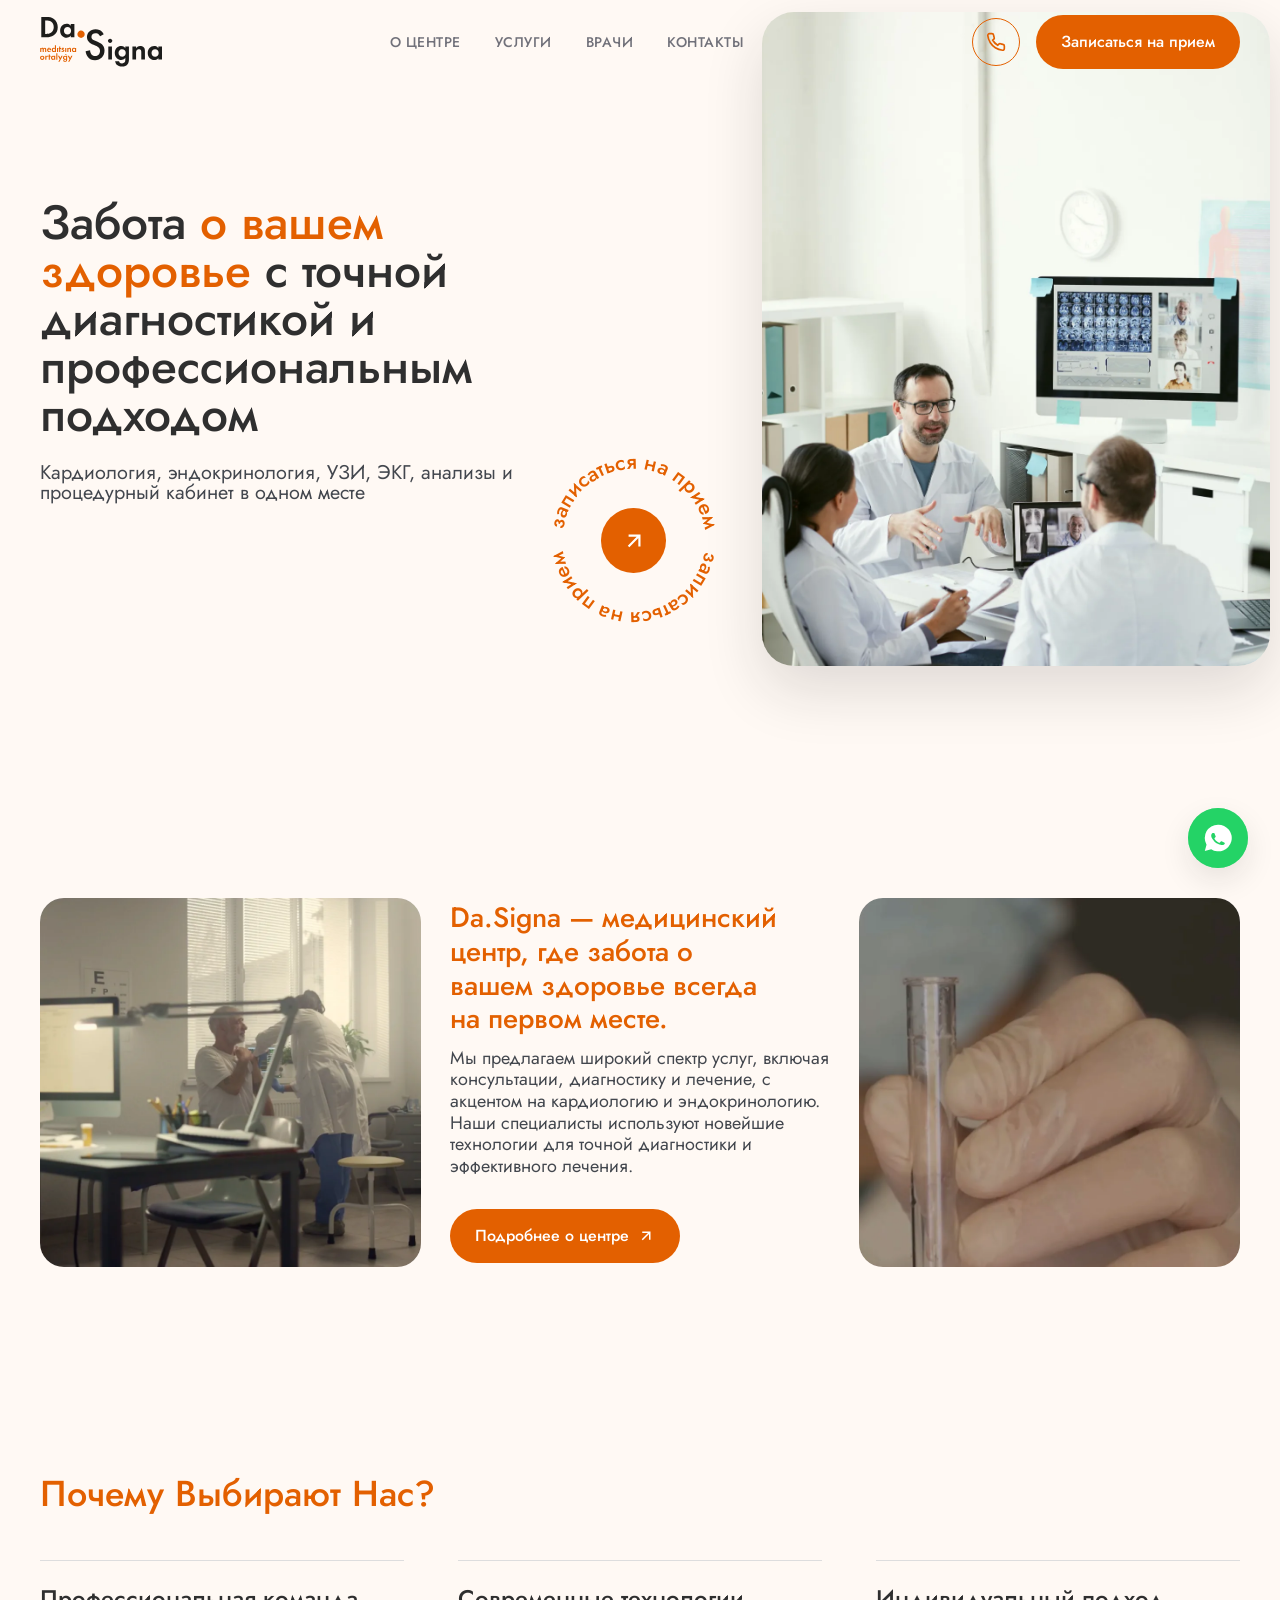
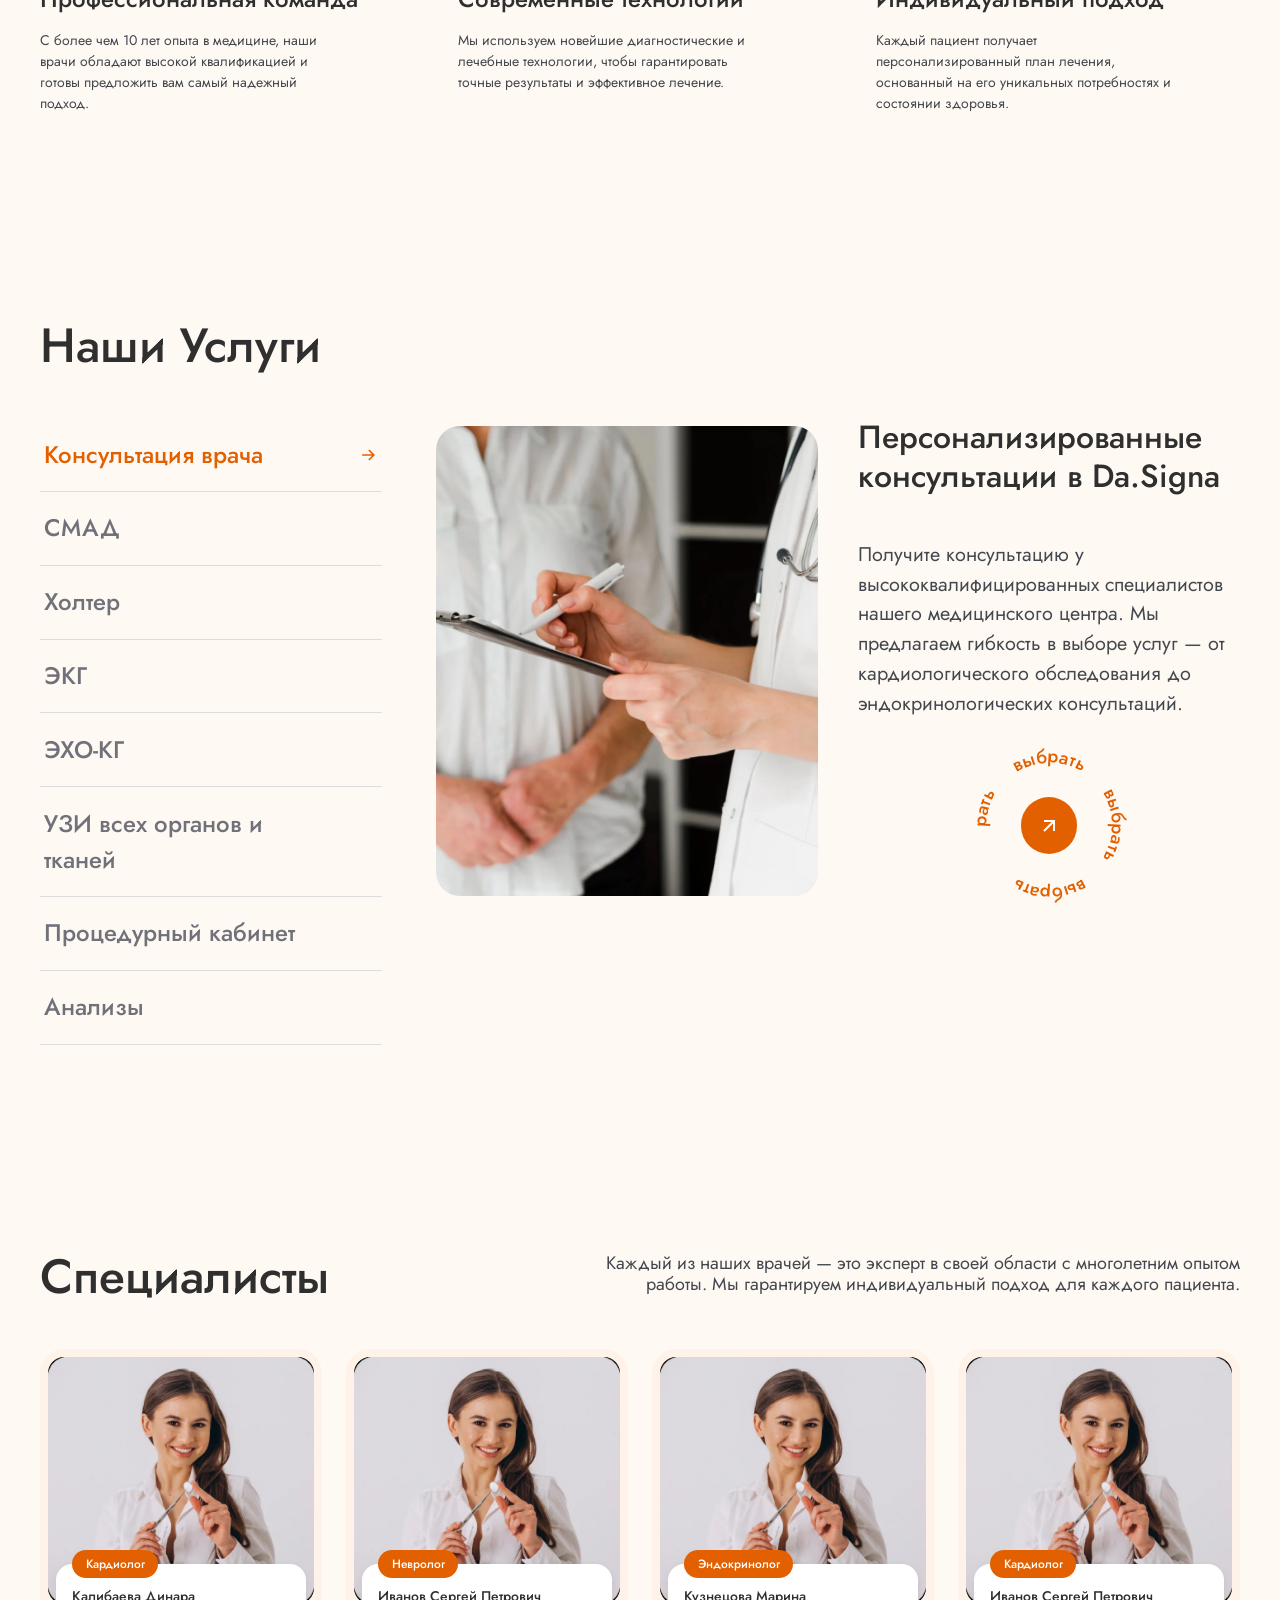
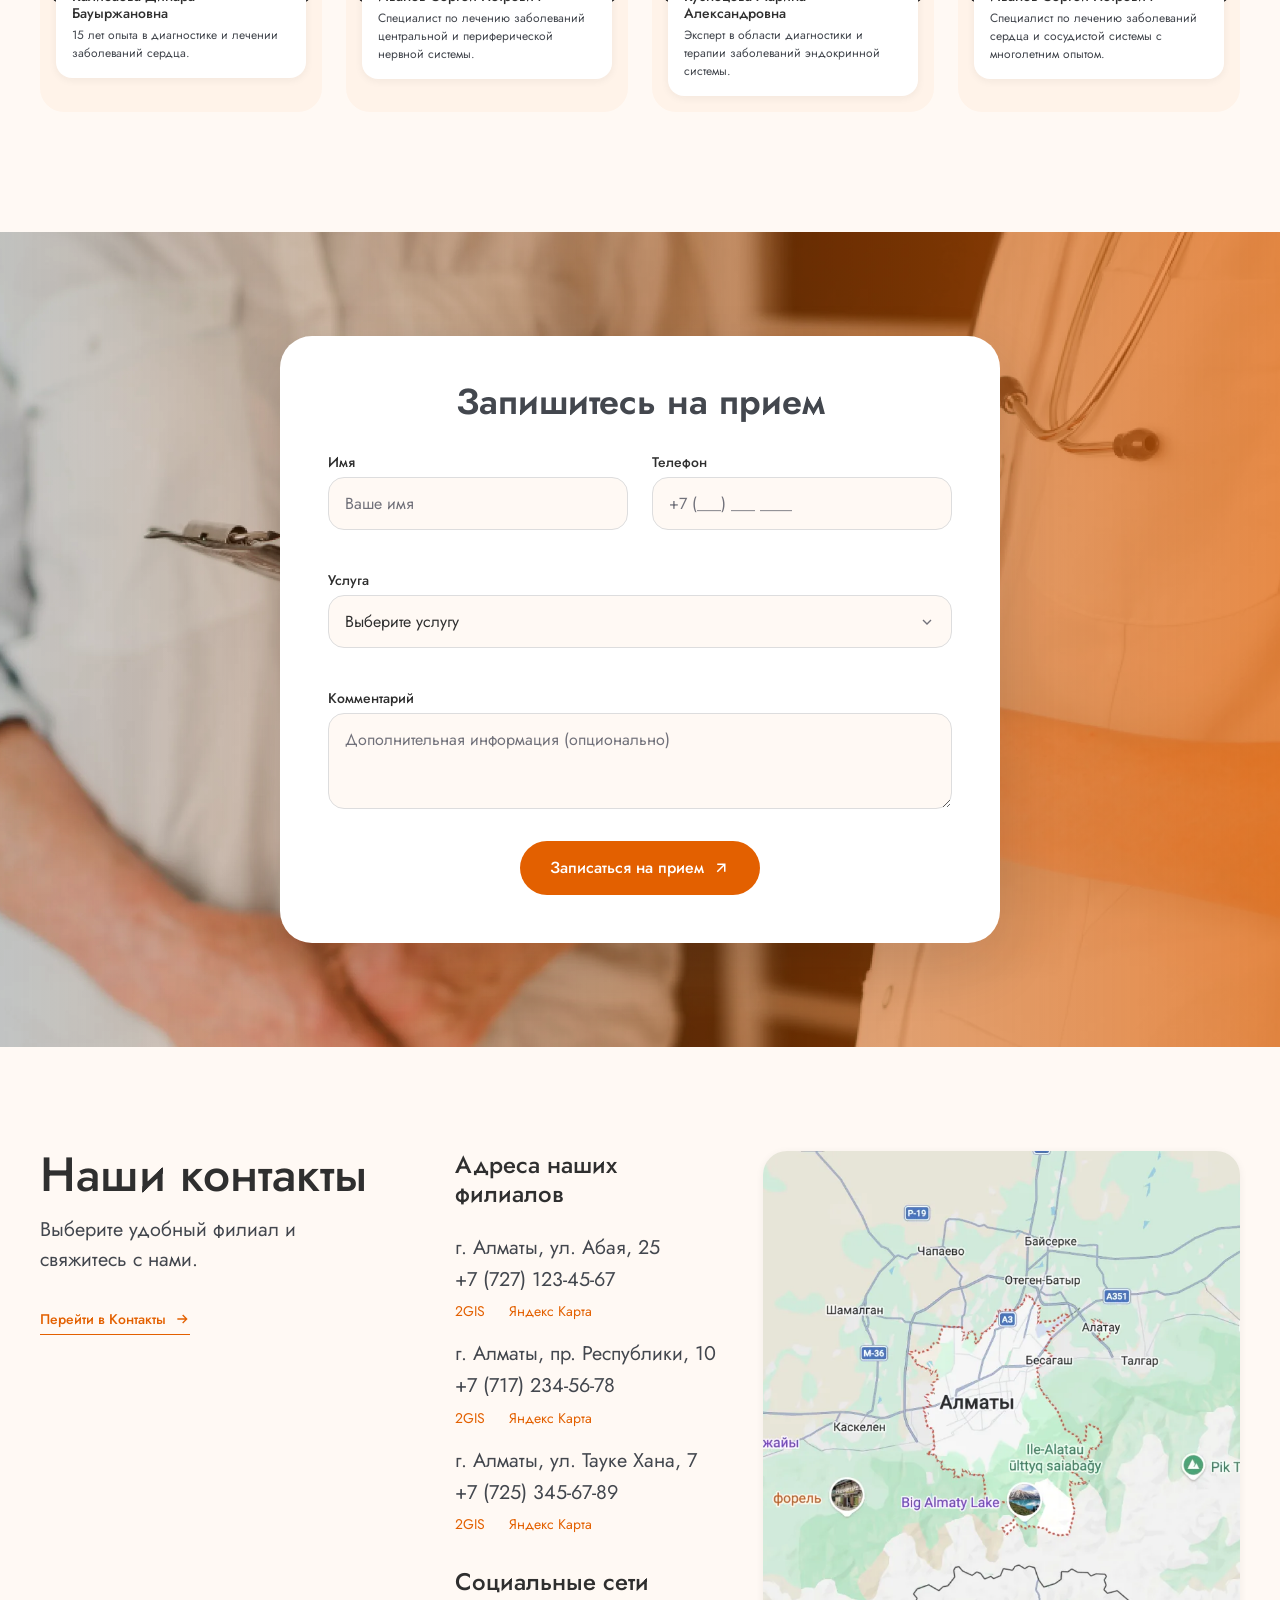
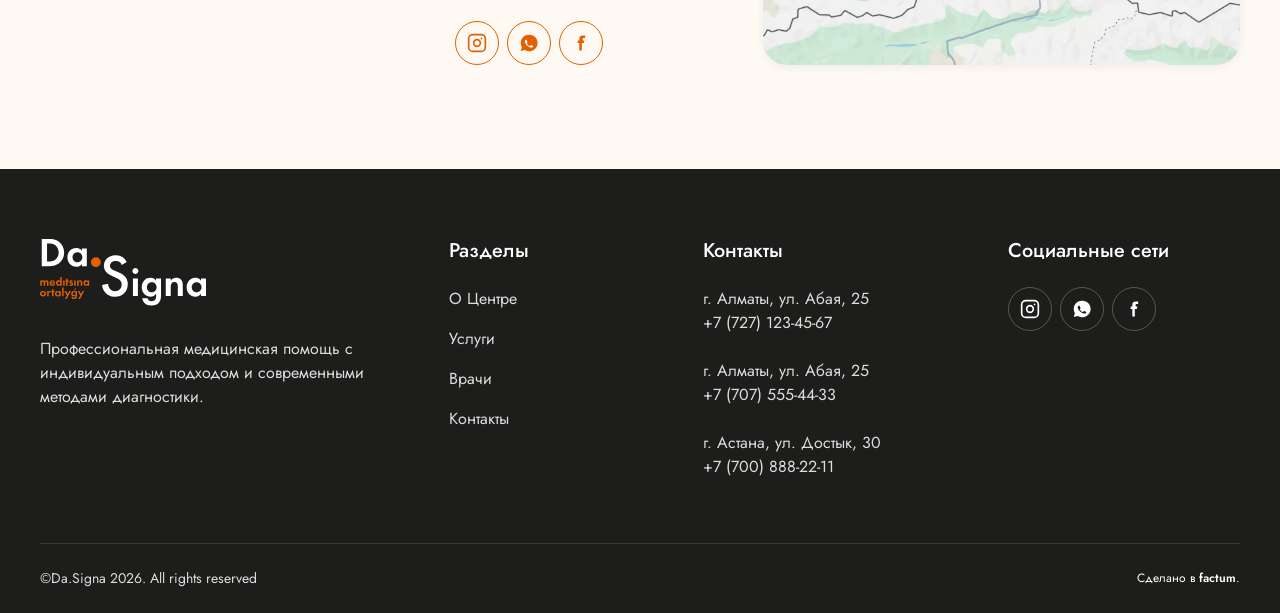
==== commit f140ef85: "refactor: аудит и чистка кода, доступность модалок, фильтр врачей - модалки: ловушка фокуса (Tab), в" ====
--- a/index.html
+++ b/index.html
@@ -38,8 +38,8 @@
     />
 
     <!-- Styles -->
-    <link rel="stylesheet" href="assets/vendor/lenis.css?v=21" />
-    <link rel="stylesheet" href="src/styles/main.css?v=21" />
+    <link rel="stylesheet" href="assets/vendor/lenis.css?v=31" />
+    <link rel="stylesheet" href="src/styles/main.css?v=31" />
 
     <!-- Structured data -->
     <script type="application/ld+json">
@@ -80,8 +80,8 @@
 
           <ul class="nav__links">
             <li><a class="nav__link" href="about.html">О центре</a></li>
-            <li><a class="nav__link" href="#services">Услуги</a></li>
-            <li><a class="nav__link" href="#specialists">Врачи</a></li>
+            <li><a class="nav__link" href="services.html">Услуги</a></li>
+            <li><a class="nav__link" href="doctors.html">Врачи</a></li>
             <li><a class="nav__link" href="contacts.html">Контакты</a></li>
           </ul>
 
@@ -165,12 +165,13 @@
             />
             <div class="hero__badge">
               <a class="spin-badge" href="#appointment" aria-label="Записаться на прием">
-                <svg class="spin-badge__ring" viewBox="0 0 220 220" aria-hidden="true">
+                <svg class="spin-badge__ring" viewBox="0 0 200 200" aria-hidden="true">
                   <defs>
-                    <path id="badge-arc-hero" d="M110,110 m-84,0 a84,84 0 1,1 168,0 a84,84 0 1,1 -168,0" />
+                    <path id="badge-arc-hero" d="M100,100 m-80,0 a80,80 0 1,1 160,0 a80,80 0 1,1 -160,0" />
                   </defs>
-                  <text>
-                    <textPath href="#badge-arc-hero" startOffset="0">записаться на прием    записаться на прием    </textPath>
+                  <text text-anchor="middle">
+                    <textPath href="#badge-arc-hero" startOffset="25%">записаться на прием</textPath>
+                    <textPath href="#badge-arc-hero" startOffset="75%">записаться на прием</textPath>
                   </text>
                 </svg>
                 <span class="spin-badge__disc" aria-hidden="true">
@@ -370,12 +371,15 @@
               </div>
 
               <a class="spin-badge services__badge" href="#appointment" aria-label="Выбрать услугу">
-                <svg class="spin-badge__ring" viewBox="0 0 220 220" aria-hidden="true">
+                <svg class="spin-badge__ring" viewBox="0 0 200 200" aria-hidden="true">
                   <defs>
-                    <path id="badge-arc-svc" d="M110,110 m-84,0 a84,84 0 1,1 168,0 a84,84 0 1,1 -168,0" />
+                    <path id="badge-arc-svc" d="M100,100 m-80,0 a80,80 0 1,1 160,0 a80,80 0 1,1 -160,0" />
                   </defs>
-                  <text>
-                    <textPath href="#badge-arc-svc" startOffset="0">· выбрать · выбрать · выбрать · выбрать </textPath>
+                  <text text-anchor="middle">
+                    <textPath href="#badge-arc-svc" startOffset="0%">выбрать</textPath>
+                    <textPath href="#badge-arc-svc" startOffset="25%">выбрать</textPath>
+                    <textPath href="#badge-arc-svc" startOffset="50%">выбрать</textPath>
+                    <textPath href="#badge-arc-svc" startOffset="75%">выбрать</textPath>
                   </text>
                 </svg>
                 <span class="spin-badge__disc" aria-hidden="true">
@@ -465,7 +469,7 @@
               </div>
               <div class="field" data-field="phone">
                 <label class="field__label" for="f-phone">Телефон</label>
-                <input class="field__control" id="f-phone" name="phone" type="tel" inputmode="tel" placeholder="+7 (___) ___-__-__" autocomplete="tel" data-phone />
+                <input class="field__control" id="f-phone" name="phone" type="tel" inputmode="tel" placeholder="+7 (___) ___ ____" autocomplete="tel" data-phone />
                 <span class="field__error" aria-live="polite"></span>
               </div>
               <div class="field field--full" data-field="service">
@@ -565,8 +569,8 @@
             <h3 class="footer__col-title">Разделы</h3>
             <div class="footer__links">
               <a href="about.html">О Центре</a>
-              <a href="#services">Услуги</a>
-              <a href="#specialists">Врачи</a>
+              <a href="services.html">Услуги</a>
+              <a href="doctors.html">Врачи</a>
               <a href="contacts.html">Контакты</a>
             </div>
           </nav>
@@ -628,7 +632,7 @@
       </div>
     </div>
 
-    <script src="assets/vendor/lenis.min.js?v=21" defer></script>
-    <script src="src/lib/main.js?v=21" defer></script>
+    <script src="assets/vendor/lenis.min.js?v=31" defer></script>
+    <script src="src/lib/main.js?v=31" defer></script>
   </body>
 </html>
--- a/src/styles/main.css
+++ b/src/styles/main.css
@@ -4,11 +4,8 @@
    global → компоненты. Не используйте инлайн-стили.
    ============================================================ */
 
-
-/* ===== src/styles/tokens.css ===== */
 /* ============================================================
    Da.Signa — Design Tokens
-   Extracted from Figma "Da Signa" (node 134:3458)
    ============================================================ */
 
 :root {
@@ -25,17 +22,24 @@
   --color-muted: #71717a;
 
   /* ---- Color: surfaces ---- */
+  --color-white: #ffffff;
   --color-bg: #fff9f4;
-  --color-surface: #ffffff;
+  --color-surface: var(--color-white);
   --color-surface-cream: #fff3e9;
   --color-dark: #1d1d1b;
   --color-dark-2: #2a2724;
 
+  /* ---- Color: text on dark / accent surfaces ---- */
+  --color-on-dark: #ddddde; /* muted light text on dark footer/cards */
+  --color-muted-warm: #6e6a64; /* warm grey captions */
+
   /* ---- Color: lines ---- */
   --color-border: #ddddde;
   --color-border-strong: #c9c9cb;
-
-  /* ---- Color: misc ---- */
+  --color-scroll-track: #e8e0d2;
+
+  /* ---- Color: state / misc ---- */
+  --color-danger: #d92d20;
   --color-whatsapp: #25d366;
 
   /* ---- Typography ---- */
@@ -74,6 +78,7 @@
   /* ---- Layout ---- */
   --container-max: 1400px;
   --container-pad: clamp(1rem, 0.4rem + 3vw, 2.5rem);
+  --header-height: 84px;
 
   /* ---- Radius ---- */
   --radius-sm: 0.5rem;
@@ -101,7 +106,6 @@
   --z-modal: 400;
 }
 
-/* ===== src/styles/typography.css ===== */
 /* ============================================================
    Da.Signa — Typography
    Primary face in the mockup is "Futura PT" (commercial, Adobe
@@ -182,14 +186,13 @@
 
 .section-title {
   font-size: var(--text-h2);
-  line-height: 1; /* Figma: 100% */
+  line-height: 1;
 }
 
 .text-accent {
   color: var(--color-accent);
 }
 
-/* ===== src/styles/global.css ===== */
 /* ============================================================
    Da.Signa — Global base: reset, layout, buttons, utilities
    ============================================================ */
@@ -292,7 +295,8 @@
 
 .section-head__intro {
   max-width: 648px; /* Figma: блок интро 648px, 2 строки, по правому краю */
-  font-size: var(--text-lg);
+  /* Figma: 20px (Futura PT Book); чуть уменьшено под более широкий Jost */
+  font-size: clamp(1rem, 0.95rem + 0.3vw, 1.125rem); /* ≈18px */
   line-height: var(--leading-snug);
   color: var(--color-body);
   text-align: right;
@@ -301,7 +305,7 @@
 /* ---- Buttons ---- */
 .btn {
   --_bg: var(--color-accent);
-  --_fg: #fff;
+  --_fg: var(--color-white);
   display: inline-flex;
   align-items: center;
   gap: var(--space-2xs);
@@ -363,12 +367,12 @@
 
 .btn--ghost:hover {
   --_bg: var(--color-accent);
-  --_fg: #fff;
+  --_fg: var(--color-white);
 }
 
 .btn--on-dark {
   --_bg: transparent;
-  --_fg: #fff;
+  --_fg: var(--color-white);
   border-color: rgba(255, 255, 255, 0.4);
 }
 
@@ -381,19 +385,20 @@
 .spin-badge {
   position: relative;
   display: block;
-  width: clamp(8rem, 6rem + 5vw, 11rem);
+  width: clamp(10rem, 8rem + 4vw, 12.5rem);
   aspect-ratio: 1;
 }
 
 .spin-badge__ring {
   width: 100%;
   height: 100%;
+  overflow: visible; /* не обрезать глифы текста, выходящие за viewBox */
   animation: spin-badge-rotate 18s linear infinite;
 }
 
 .spin-badge__ring text {
   fill: var(--color-accent);
-  font-size: 24px; /* Figma circle button: 24px на бейдже 200px */
+  font-size: 24px;
   font-weight: var(--weight-medium);
   letter-spacing: 0;
   text-transform: lowercase;
@@ -403,13 +408,13 @@
   position: absolute;
   inset: 0;
   margin: auto;
-  width: 36%; /* Figma: диск 72px на бейдже 200px */
+  width: 36%;
   aspect-ratio: 1;
   display: grid;
   place-items: center;
   border-radius: 50%;
   background: var(--color-accent);
-  color: #fff;
+  color: var(--color-white);
   transition: transform var(--duration-normal) var(--ease-out-expo),
     background-color var(--duration-fast) var(--ease-out);
 }
@@ -461,7 +466,6 @@
   }
 }
 
-/* ===== src/components/logo/logo.css ===== */
 /* ============================================================
    Logo — "Da•Signa" wordmark with "meditsina ortalyğy" subtitle
    (CSS-built, no raster)
@@ -484,7 +488,6 @@
   height: clamp(56px, 4rem + 1vw, 67px);
 }
 
-/* ===== src/components/header/header.css ===== */
 /* ============================================================
    Header — sticky top bar + mobile drawer menu
    ============================================================ */
@@ -525,7 +528,7 @@
   align-items: center;
   justify-content: space-between;
   gap: var(--space-md);
-  min-height: 84px;
+  min-height: var(--header-height);
 }
 
 .nav {
@@ -605,7 +608,7 @@
 
 .icon-btn:hover {
   background: var(--color-accent);
-  color: #fff;
+  color: var(--color-white);
   transform: translateY(-2px);
 }
 
@@ -668,11 +671,11 @@
     display: none;
   }
 
-  /* ===== полноэкранный дровер (Figma «Меню») ===== */
+  /* Полноэкранный дровер навигации */
   .nav {
     position: fixed;
     inset: 0;
-    z-index: calc(var(--z-header) + 10);
+    z-index: var(--z-menu);
     flex-direction: column;
     align-items: stretch;
     gap: 0;
@@ -719,7 +722,7 @@
   .nav__link {
     display: block;
     padding-block: 0.6rem;
-    font-size: 2rem; /* Figma: 32px */
+    font-size: 2rem;
     font-weight: var(--weight-medium);
     letter-spacing: 0;
     text-transform: none;
@@ -728,11 +731,7 @@
   .nav__link::after {
     display: none;
   }
-  .nav__link--active {
-    color: var(--color-accent);
-  }
-
-  /* CTA на всю ширину */
+
   .nav__cta {
     display: inline-flex;
     margin: 1.5rem 1rem 0;
@@ -757,7 +756,7 @@
     align-items: center;
     gap: 1rem;
     padding: 0.8rem;
-    background: #fff;
+    background: var(--color-white);
     border: 1px solid rgba(67, 71, 78, 0.1);
     border-radius: var(--radius-md);
   }
@@ -772,7 +771,7 @@
     flex-shrink: 0;
     border-radius: 50%;
     background: var(--color-accent);
-    color: #fff;
+    color: var(--color-white);
   }
   .nav-contact__text {
     display: flex;
@@ -800,7 +799,7 @@
   .nav__footer-title {
     font-size: var(--text-lg);
     font-weight: var(--weight-medium);
-    color: #fff;
+    color: var(--color-white);
   }
   .nav__socials {
     display: flex;
@@ -815,7 +814,7 @@
     height: 44px;
     border-radius: var(--radius-pill);
     border: 1px solid rgba(255, 255, 255, 0.25);
-    color: #fff;
+    color: var(--color-white);
     transition: background-color var(--duration-fast) var(--ease-out),
       border-color var(--duration-fast) var(--ease-out);
   }
@@ -832,10 +831,10 @@
     padding-top: var(--space-md);
     border-top: 1px solid rgba(255, 255, 255, 0.12);
     font-size: var(--text-sm);
-    color: #ddddde;
+    color: var(--color-on-dark);
   }
   .nav__made {
-    color: #fff;
+    color: var(--color-white);
   }
   .nav__made b {
     font-weight: var(--weight-semibold);
@@ -848,7 +847,6 @@
   }
 }
 
-/* ===== src/components/hero/hero.css ===== */
 /* ============================================================
    Hero
    ============================================================ */
@@ -868,16 +866,16 @@
 
 .hero__title {
   font-size: var(--text-hero);
-  font-weight: var(--weight-medium); /* Figma: 500 */
-  line-height: 1; /* Figma: 100% */
+  font-weight: var(--weight-medium);
+  line-height: 1;
   max-width: 16ch;
 }
 
 .hero__lead {
   margin-top: var(--space-md);
   font-size: var(--text-lg);
-  line-height: 1; /* Figma: 100% */
-  color: var(--color-body); /* Figma: #43474E */
+  line-height: 1;
+  color: var(--color-body);
   max-width: 42ch;
 }
 
@@ -915,7 +913,7 @@
 
   /* single column stacks under the fixed header — add top clearance */
   .hero {
-    padding-top: calc(84px + var(--space-md));
+    padding-top: calc(var(--header-height) + var(--space-md));
   }
 
   .hero__title {
@@ -949,7 +947,6 @@
   }
 }
 
-/* ===== src/components/about/about.css ===== */
 /* ============================================================
    About ("О компании") — image | text | image, on cream
    ============================================================ */
@@ -976,21 +973,22 @@
 
 .about__title {
   color: var(--color-accent);
-  font-size: clamp(1.5rem, 1.2rem + 1.5vw, 2rem); /* Figma: 32px */
+  /* Figma: 32px (Futura PT); чуть уменьшено под более широкий Jost */
+  font-size: clamp(1.375rem, 1.15rem + 1vw, 1.75rem); /* ≈28px на десктопе */
   font-weight: var(--weight-medium);
   line-height: var(--leading-snug);
 }
 
 .about__text {
-  margin-top: 0.75rem; /* Figma: 12px заголовок → текст */
+  margin-top: 0.75rem;
   color: var(--color-body);
-  font-size: var(--text-lg);
-  line-height: var(--leading-snug); /* Figma: 120% */
+  font-size: clamp(1rem, 0.95rem + 0.3vw, 1.125rem); /* ≈18px */
+  line-height: var(--leading-snug);
 }
 
 .about__btn {
   align-self: flex-start;
-  margin-top: 2rem; /* Figma: 32px текст → кнопка */
+  margin-top: 2rem;
 }
 
 @media (max-width: 1000px) {
@@ -1017,7 +1015,6 @@
   }
 }
 
-/* ===== src/components/advantages/advantages.css ===== */
 /* ============================================================
    Advantages ("Почему Выбирают Нас?")
    ============================================================ */
@@ -1050,7 +1047,7 @@
   height: 64px;
   border-radius: var(--radius-pill);
   background: var(--color-accent);
-  color: #fff;
+  color: var(--color-white);
   margin-bottom: var(--space-2xs);
 }
 
@@ -1109,7 +1106,6 @@
   }
 }
 
-/* ===== src/components/services/services.css ===== */
 /* ============================================================
    Services ("Наши Услуги")
    Desktop: tab list (left) + content panel (right)
@@ -1211,15 +1207,15 @@
 }
 
 .services__panel-title {
-  font-size: clamp(1.5rem, 1.2rem + 1.5vw, 2rem); /* Figma: 32px */
-  font-weight: var(--weight-medium); /* Figma: 500 */
+  font-size: clamp(1.5rem, 1.2rem + 1.5vw, 2rem);
+  font-weight: var(--weight-medium);
   color: var(--color-heading);
 }
 
 .services__panel-text {
   margin-top: var(--space-sm);
   font-size: var(--text-lg);
-  color: var(--color-body); /* Figma: #43474E */
+  color: var(--color-body);
 }
 
 .services__panel[hidden] {
@@ -1298,7 +1294,6 @@
   }
 }
 
-/* ===== src/components/specialists/specialists.css ===== */
 /* ============================================================
    Specialists ("Специалисты") — carousel of doctor cards
    ============================================================ */
@@ -1345,7 +1340,7 @@
   position: relative;
   margin: -2.5rem var(--space-2xs) var(--space-2xs);
   padding: var(--space-md) var(--space-sm) var(--space-sm);
-  background: #fff;
+  background: var(--color-white);
   border-radius: var(--radius-md);
   box-shadow: var(--shadow-sm);
 }
@@ -1358,28 +1353,27 @@
   padding: 0.3rem 0.85rem;
   border-radius: var(--radius-pill);
   background: var(--color-accent);
-  color: #fff;
+  color: var(--color-white);
   font-size: var(--text-xs);
   font-weight: var(--weight-medium);
 }
 
 .doctor-card__name {
   font-size: var(--text-sm);
-  font-weight: var(--weight-medium); /* Figma: 450 */
+  font-weight: var(--weight-medium);
   color: var(--color-heading);
 }
 
 .doctor-card__desc {
   margin-top: var(--space-3xs);
   font-size: var(--text-xs);
-  color: var(--color-body); /* Figma: #43474E */
+  color: var(--color-body);
   line-height: var(--leading-normal);
 }
 
 /* Doctor strip is a free-scroll carousel (drag / trackpad / swipe) — no arrows,
    matching the Figma design. */
 
-/* ===== src/components/appointment/appointment.css ===== */
 /* ============================================================
    Appointment form ("Запишитесь на прием")
    ============================================================ */
@@ -1392,7 +1386,7 @@
       rgba(29, 29, 27, 0.15),
       var(--color-accent-soft)
     ),
-    image-set(url("/assets/images/form-bg.webp") type("image/webp"));
+    url("/assets/images/form-bg.webp");
   background-size: cover;
   background-position: center;
 }
@@ -1409,9 +1403,9 @@
 .appointment__title {
   text-align: center;
   font-size: var(--text-h3);
-  font-weight: var(--weight-semibold); /* Figma: 600 */
-  line-height: 1; /* Figma: 100% */
-  color: var(--color-body); /* Figma: #43474E */
+  font-weight: var(--weight-semibold);
+  line-height: 1;
+  color: var(--color-body);
   margin-bottom: var(--space-lg);
 }
 
@@ -1473,12 +1467,12 @@
 
 .field__error {
   font-size: var(--text-xs);
-  color: #d92d20;
+  color: var(--color-danger);
   min-height: 1em;
 }
 
 .field__control[aria-invalid="true"] {
-  border-color: #d92d20;
+  border-color: var(--color-danger);
 }
 
 .appointment__submit {
@@ -1495,7 +1489,6 @@
   }
 }
 
-/* ===== src/components/contacts/contacts.css ===== */
 /* ============================================================
    Contacts ("Наши контакты") — intro | branches+socials | map
    ============================================================ */
@@ -1531,7 +1524,7 @@
 .branches {
   display: flex;
   flex-direction: column;
-  gap: 1rem; /* Figma: 16px между филиалами */
+  gap: 1rem;
 }
 
 /* Figma: адрес → телефон → ссылки, без разделителей, 16px между филиалами */
@@ -1543,7 +1536,7 @@
 
 .branch__addr {
   font-size: var(--text-lg);
-  color: var(--color-body); /* Figma: #43474E */
+  color: var(--color-body);
 }
 
 .branch__phone {
@@ -1604,7 +1597,7 @@
 .socials a:hover {
   background: var(--color-accent);
   border-color: var(--color-accent);
-  color: #fff;
+  color: var(--color-white);
   transform: translateY(-2px);
 }
 
@@ -1652,7 +1645,6 @@
   }
 }
 
-/* ===== src/components/error404/error404.css ===== */
 /* ============================================================
    404 — страница не найдена (контент по центру между шапкой и футером)
    ============================================================ */
@@ -1661,7 +1653,7 @@
   min-height: 100vh;
   display: grid;
   place-items: center;
-  padding: calc(84px + clamp(2rem, 1rem + 4vw, 4.5rem)) var(--container-pad)
+  padding: calc(var(--header-height) + clamp(2rem, 1rem + 4vw, 4.5rem)) var(--container-pad)
     clamp(2.5rem, 1.5rem + 4vw, 5rem);
   text-align: center;
 }
@@ -1681,7 +1673,7 @@
 
 /* точная графика «404» из Figma (две «4» + стетоскоп), SVG-экспорт */
 .error404__graphic {
-  width: clamp(17rem, 12rem + 28vw, 34.5rem); /* Figma: ~552px */
+  width: clamp(17rem, 12rem + 28vw, 34.5rem);
   height: auto;
 }
 
@@ -1704,7 +1696,6 @@
   margin-top: clamp(1.5rem, 1rem + 2vw, 2.5rem);
 }
 
-/* ===== src/components/about-page/about-page.css ===== */
 /* ============================================================
    Страница «О центре» — статистика, подход, атмосфера, награды
    ============================================================ */
@@ -1726,7 +1717,7 @@
   align-items: center;
   gap: 0.6rem;
   padding: 0.55rem 1rem 0.55rem 0.6rem;
-  background: #fff;
+  background: var(--color-white);
   border-radius: var(--radius-pill);
   box-shadow: var(--shadow-md);
 }
@@ -1747,7 +1738,7 @@
 }
 .hero__stat-since {
   font-size: 0.75rem;
-  color: #6e6a64;
+  color: var(--color-muted-warm);
 }
 .hero__stat-value {
   font-size: 0.875rem;
@@ -1771,11 +1762,11 @@
 }
 .about-stat + .about-stat {
   padding-left: clamp(1.5rem, 1rem + 3vw, 4rem);
-  border-left: 1px solid var(--color-border);
+  border-left: 1px solid var(--color-accent);
 }
 .about-stat__num {
   font-size: var(--text-h3);
-  font-weight: var(--weight-semibold); /* Figma: 600 */
+  font-weight: var(--weight-semibold);
   line-height: 1;
   color: var(--color-heading);
 }
@@ -1791,7 +1782,7 @@
   gap: clamp(1.5rem, 1rem + 3vw, 4rem);
   align-items: start;
   padding: clamp(1.75rem, 1.2rem + 3vw, 3.5rem);
-  background: rgba(113, 113, 122, 0.1); /* Figma: #71717A @ 10% */
+  background: rgba(113, 113, 122, 0.1);
   border-radius: var(--radius-lg); /* 24px */
 }
 .approach__title {
@@ -1850,7 +1841,7 @@
 .award-card__title {
   margin-top: var(--space-sm);
   font-size: var(--text-sm);
-  font-weight: var(--weight-medium); /* Figma: 450 */
+  font-weight: var(--weight-medium);
   color: var(--color-heading);
 }
 .award-card__desc {
@@ -1869,7 +1860,7 @@
     padding-left: 0;
     border-left: 0;
     padding-top: var(--space-md);
-    border-top: 1px solid var(--color-border);
+    border-top: 1px solid var(--color-accent);
   }
   .approach {
     grid-template-columns: 1fr;
@@ -1898,18 +1889,17 @@
   }
 }
 
-/* ===== src/components/contacts-page/contacts-page.css ===== */
 /* ============================================================
    Страница «Контакты» — герой, филиалы + карта, способы связи
    ============================================================ */
 
 .contacts-hero {
-  padding: calc(84px + clamp(2rem, 1rem + 4vw, 4.5rem)) var(--container-pad)
+  padding: calc(var(--header-height) + clamp(2rem, 1rem + 4vw, 4.5rem)) var(--container-pad)
     clamp(1rem, 0.5rem + 2vw, 2rem);
   text-align: center;
 }
 .contacts-hero__title {
-  font-size: clamp(2.5rem, 1.4rem + 5vw, 4rem); /* Figma: 64px */
+  font-size: clamp(2.5rem, 1.4rem + 5vw, 4rem);
   font-weight: var(--weight-medium);
   line-height: 1;
   color: var(--color-heading);
@@ -1939,7 +1929,7 @@
   direction: rtl;
   padding-left: 0.9rem;
   scrollbar-width: thin;
-  scrollbar-color: var(--color-accent) #e8e0d2;
+  scrollbar-color: var(--color-accent) var(--color-scroll-track);
   cursor: grab;
   touch-action: pan-y;
 }
@@ -1950,7 +1940,7 @@
   width: 5px;
 }
 .branches-col::-webkit-scrollbar-track {
-  background: #e8e0d2;
+  background: var(--color-scroll-track);
   border-radius: var(--radius-pill);
 }
 .branches-col::-webkit-scrollbar-thumb {
@@ -1969,10 +1959,10 @@
 }
 .branch-card {
   flex-shrink: 0;
-  padding: 1.5rem; /* Figma: 24px */
-  background: #fff;
-  border: 1px solid rgba(67, 71, 78, 0.1); /* Figma: #43474E @ 10% */
-  border-radius: var(--radius-lg); /* Figma: 24px */
+  padding: 1.5rem;
+  background: var(--color-white);
+  border: 1px solid rgba(67, 71, 78, 0.1);
+  border-radius: var(--radius-lg);
 }
 .branch-card__name {
   font-size: 1.125rem; /* 18px */
@@ -2062,7 +2052,7 @@
   gap: 0.6rem;
   height: 100%;
   padding: var(--space-md);
-  background: #fff;
+  background: var(--color-white);
   border: 1px solid var(--color-border);
   border-radius: var(--radius-md);
   transition: border-color var(--duration-fast) var(--ease-out),
@@ -2115,14 +2105,309 @@
   }
 }
 
-/* ===== src/components/footer/footer.css ===== */
+/* ============================================================
+   Страница «Услуги» — сетка карточек услуг
+   ============================================================ */
+
+.services-grid {
+  display: grid;
+  grid-template-columns: repeat(3, 1fr);
+  gap: clamp(1rem, 0.5rem + 1.5vw, 1.5rem);
+  list-style: none;
+}
+.service-card {
+  display: flex;
+  flex-direction: column;
+  height: 100%;
+  padding: 1.5rem;
+  background: var(--color-white);
+  border-radius: var(--radius-lg); /* 24px */
+  transition: transform var(--duration-fast) var(--ease-out),
+    box-shadow var(--duration-fast) var(--ease-out);
+}
+.service-card:hover {
+  transform: translateY(-4px);
+  box-shadow: var(--shadow-md);
+}
+.service-card__media {
+  display: block;
+}
+.service-card__media img {
+  width: 100%;
+  aspect-ratio: 387 / 240;
+  object-fit: cover;
+  border-radius: var(--radius-lg); /* 24px */
+}
+.service-card__title {
+  margin-top: 1.5rem;
+  font-size: var(--text-h4); /* 24px */
+  font-weight: var(--weight-medium);
+  color: var(--color-heading);
+}
+.service-card__desc {
+  margin-top: 0.5rem;
+  flex-grow: 1;
+  font-size: var(--text-base);
+  line-height: var(--leading-normal);
+  color: var(--color-muted-warm);
+}
+.service-card__more {
+  display: inline-flex;
+  align-items: center;
+  gap: 0.4rem;
+  margin-top: 1.5rem;
+  font-size: var(--text-base);
+  font-weight: var(--weight-medium);
+  color: var(--color-accent);
+  transition: gap var(--duration-fast) var(--ease-out);
+}
+.service-card:hover .service-card__more {
+  gap: 0.7rem;
+}
+
+@media (max-width: 920px) {
+  .services-grid {
+    grid-template-columns: repeat(2, 1fr);
+  }
+}
+@media (max-width: 560px) {
+  .services-grid {
+    grid-template-columns: 1fr;
+  }
+}
+
+/* ============================================================
+   Страница «Шаблон услуги» — крошки, цены, деталь, подготовка, симптомы
+   ============================================================ */
+
+/* хлебные крошки */
+.breadcrumbs {
+  display: flex;
+  flex-wrap: wrap;
+  align-items: center;
+  gap: 0.5rem;
+  margin-bottom: var(--space-lg);
+  font-size: var(--text-base);
+  color: var(--color-heading);
+}
+.breadcrumbs a {
+  color: var(--color-heading);
+  transition: color var(--duration-fast) var(--ease-out);
+}
+.breadcrumbs a:hover {
+  color: var(--color-accent);
+}
+.breadcrumbs span[aria-current] {
+  color: var(--color-muted);
+}
+
+.pricing__title {
+  font-size: var(--text-h2);
+  line-height: 1;
+  margin-bottom: var(--space-xl);
+}
+
+/* таблица цен */
+.price-table {
+  background: var(--color-white);
+  border-radius: var(--radius-lg);
+  border: 1px solid rgba(67, 71, 78, 0.08);
+  overflow: hidden;
+}
+.price-row {
+  display: grid;
+  grid-template-columns: 1.1fr 1.2fr 0.6fr;
+  gap: var(--space-md);
+  align-items: center;
+  padding: clamp(1rem, 0.7rem + 1vw, 1.5rem) clamp(1.25rem, 0.8rem + 1.5vw, 2rem);
+  border-bottom: 1px solid rgba(67, 71, 78, 0.08);
+}
+.price-row:last-child {
+  border-bottom: 0;
+}
+.price-row--head .price-row__name,
+.price-row--head .price-row__desc,
+.price-row--head .price-row__cost {
+  font-size: var(--text-sm);
+  font-weight: var(--weight-medium);
+  letter-spacing: 0.04em;
+  text-transform: uppercase;
+  color: var(--color-muted);
+}
+.price-row__name {
+  font-size: 1.125rem; /* 18px */
+  font-weight: var(--weight-medium);
+  color: var(--color-body);
+}
+.price-row__desc {
+  font-size: var(--text-base);
+  color: var(--color-muted-warm);
+}
+.price-row__cost {
+  font-size: 1.125rem; /* 18px */
+  font-weight: var(--weight-medium);
+  color: var(--color-accent);
+}
+
+/* деталь услуги (ЭКГ) — переиспользует .hero, без min-height */
+.service-detail.hero {
+  padding-block: 0 var(--space-section);
+}
+.service-detail .hero__grid {
+  min-height: auto;
+}
+
+/* чек-лист «Как подготовиться?» (правая колонка карточки .approach) */
+.prep-list {
+  display: flex;
+  flex-direction: column;
+  gap: var(--space-md);
+  list-style: none;
+}
+.prep-list li {
+  display: flex;
+  gap: 0.75rem;
+  font-size: var(--text-lg);
+  line-height: var(--leading-snug);
+  color: var(--color-body);
+}
+.prep-list__ic {
+  width: 22px;
+  height: 22px;
+  flex-shrink: 0;
+  margin-top: 0.15em;
+  color: var(--color-accent);
+}
+
+/* «Когда назначают?» — сетка карточек-симптомов */
+.section-title--mb {
+  display: block;
+  margin-bottom: var(--space-xl);
+}
+.symptoms-grid {
+  display: grid;
+  grid-template-columns: repeat(4, 1fr);
+  gap: clamp(1rem, 0.5rem + 1.5vw, 1.5rem);
+  list-style: none;
+}
+.symptom-card {
+  display: flex;
+  flex-direction: column;
+}
+.symptom-card__img {
+  width: 100%;
+  aspect-ratio: 322 / 300;
+  object-fit: cover;
+  border-radius: var(--radius-lg);
+}
+.symptom-card__title {
+  margin-top: var(--space-sm);
+  font-size: var(--text-sm); /* 14px */
+  font-weight: var(--weight-medium);
+  color: var(--color-heading);
+}
+.symptom-card__desc {
+  margin-top: var(--space-3xs);
+  font-size: var(--text-xs); /* 12px */
+  line-height: var(--leading-normal);
+  color: var(--color-body);
+}
+
+@media (max-width: 920px) {
+  .price-row {
+    grid-template-columns: 1fr 0.5fr;
+    gap: 0.25rem var(--space-sm);
+  }
+  .price-row__desc {
+    grid-column: 1 / -1;
+    order: 3;
+  }
+  .price-row--head {
+    display: none;
+  }
+  .symptoms-grid {
+    grid-template-columns: repeat(2, 1fr);
+  }
+}
+@media (max-width: 540px) {
+  .symptoms-grid {
+    grid-template-columns: 1fr;
+  }
+}
+
+/* ============================================================
+   Страница «Врачи» — фильтры, сетка врачей, партнёры
+   ============================================================ */
+
+.doctor-filters {
+  display: flex;
+  flex-wrap: wrap;
+  justify-content: center;
+  gap: 0.6rem;
+  margin-bottom: var(--space-xl);
+}
+.doctor-filter {
+  padding: 0.6rem 1.25rem;
+  border-radius: var(--radius-pill);
+  border: 1px solid rgba(67, 71, 78, 0.1);
+  background: rgba(113, 113, 122, 0.1);
+  font-size: var(--text-sm);
+  color: var(--color-body);
+  cursor: pointer;
+  transition: background-color var(--duration-fast) var(--ease-out),
+    border-color var(--duration-fast) var(--ease-out),
+    color var(--duration-fast) var(--ease-out);
+}
+.doctor-filter:hover {
+  border-color: var(--color-accent);
+  color: var(--color-accent);
+}
+.doctor-filter--active {
+  background: var(--color-accent);
+  border-color: var(--color-accent);
+  color: var(--color-white);
+  font-weight: var(--weight-medium);
+}
+
+.doctors-grid {
+  display: grid;
+  grid-template-columns: repeat(4, 1fr);
+  gap: var(--space-md);
+  list-style: none;
+}
+
+.doctor-card__more {
+  display: inline-flex;
+  align-items: center;
+  gap: 0.35rem;
+  margin-top: var(--space-2xs);
+  font-size: var(--text-xs); /* 12px */
+  font-weight: var(--weight-medium);
+  color: var(--color-accent);
+  transition: gap var(--duration-fast) var(--ease-out);
+}
+.doctor-card:hover .doctor-card__more {
+  gap: 0.6rem;
+}
+
+@media (max-width: 920px) {
+  .doctors-grid {
+    grid-template-columns: repeat(2, 1fr);
+  }
+}
+@media (max-width: 540px) {
+  .doctors-grid {
+    grid-template-columns: 1fr;
+  }
+}
+
 /* ============================================================
    Footer
    ============================================================ */
 
 .footer {
   background: var(--color-dark);
-  color: #ddddde;
+  color: var(--color-on-dark);
   padding-top: clamp(2.5rem, 2rem + 3vw, 4.5rem);
 }
 
@@ -2140,13 +2425,13 @@
 .footer__desc {
   margin-top: var(--space-md);
   font-size: var(--text-base);
-  color: #ddddde;
+  color: var(--color-on-dark);
 }
 
 .footer__col-title {
   font-size: var(--text-lg);
   font-weight: var(--weight-medium);
-  color: #fff;
+  color: var(--color-white);
   margin-bottom: var(--space-md);
 }
 
@@ -2157,7 +2442,7 @@
 }
 
 .footer__links a {
-  color: #ddddde;
+  color: var(--color-on-dark);
   transition: color var(--duration-fast) var(--ease-out);
 }
 
@@ -2174,12 +2459,12 @@
 
 .footer__contacts .branch__addr {
   font-size: var(--text-base);
-  color: #ddddde;
+  color: var(--color-on-dark);
 }
 
 .footer__contacts .branch__phone {
   font-size: var(--text-base);
-  color: #ddddde;
+  color: var(--color-on-dark);
 }
 
 .footer__socials {
@@ -2194,7 +2479,7 @@
   height: 44px;
   border-radius: var(--radius-pill);
   border: 1px solid rgba(255, 255, 255, 0.25);
-  color: #fff;
+  color: var(--color-white);
   transition: background-color var(--duration-fast) var(--ease-out),
     border-color var(--duration-fast) var(--ease-out),
     transform var(--duration-fast) var(--ease-out);
@@ -2214,16 +2499,16 @@
   padding-block: var(--space-md);
   border-top: 1px solid rgba(255, 255, 255, 0.12);
   font-size: var(--text-sm);
-  color: #ddddde;
+  color: var(--color-on-dark);
 }
 
 .footer__made {
   font-size: var(--text-xs);
-  color: #fff;
+  color: var(--color-white);
 }
 
 .footer__made b {
-  color: #fff;
+  color: var(--color-white);
   font-weight: var(--weight-semibold);
 }
 
@@ -2246,7 +2531,6 @@
   }
 }
 
-/* ===== src/components/widgets/widgets.css ===== */
 /* ============================================================
    Floating WhatsApp widget + success modal
    ============================================================ */
@@ -2262,7 +2546,7 @@
   height: 60px;
   border-radius: var(--radius-pill);
   background: var(--color-whatsapp);
-  color: #fff;
+  color: var(--color-white);
   box-shadow: var(--shadow-md);
   transition: transform var(--duration-normal) var(--ease-out-expo),
     box-shadow var(--duration-fast) var(--ease-out);
@@ -2331,6 +2615,7 @@
 }
 
 .modal__dialog {
+  position: relative;
   width: min(440px, 100%);
   background: var(--color-surface);
   border-radius: var(--radius-xl);
@@ -2390,3 +2675,119 @@
 .modal__close:hover {
   background: var(--color-border);
 }
+
+/* ---- doctor modal ---- */
+.doctor-card[data-doctor-open] {
+  cursor: pointer;
+}
+.doctor-card[data-doctor-open]:focus-visible {
+  outline: 2px solid var(--color-accent);
+  outline-offset: 3px;
+}
+
+.doctor-modal__dialog {
+  position: relative;
+  width: min(720px, 100%);
+  max-height: calc(100dvh - 2 * var(--space-md));
+  overflow-y: auto;
+  background: var(--color-surface);
+  border-radius: var(--radius-xl);
+  padding: clamp(1.5rem, 1rem + 2vw, 2.5rem);
+  box-shadow: var(--shadow-lg);
+  transform: translateY(16px) scale(0.98);
+  transition: transform var(--duration-normal) var(--ease-out-expo);
+}
+.modal.is-open .doctor-modal__dialog {
+  transform: none;
+}
+
+.doctor-modal__head {
+  display: grid;
+  grid-template-columns: auto 1fr;
+  gap: clamp(1rem, 0.6rem + 1.6vw, 1.75rem);
+  align-items: center;
+  padding-right: 2.5rem; /* clear of the close button */
+}
+
+.doctor-modal__photo {
+  width: clamp(112px, 14vw, 168px);
+  aspect-ratio: 1;
+  object-fit: cover;
+  object-position: top center;
+  border-radius: var(--radius-lg);
+  background: var(--color-surface-cream);
+}
+
+.doctor-modal__info {
+  display: flex;
+  flex-direction: column;
+  align-items: flex-start;
+  gap: var(--space-3xs);
+}
+
+.doctor-modal__tag {
+  display: inline-block;
+  padding: 0.3rem 0.85rem;
+  border-radius: var(--radius-pill);
+  background: var(--color-accent);
+  color: var(--color-white);
+  font-size: var(--text-xs);
+  font-weight: var(--weight-medium);
+}
+
+.doctor-modal__name {
+  margin-top: var(--space-2xs);
+  font-size: var(--text-h4);
+  font-weight: var(--weight-semibold);
+  line-height: var(--leading-snug);
+  color: var(--color-heading);
+}
+
+.doctor-modal__exp {
+  color: var(--color-accent);
+  font-size: var(--text-sm);
+  font-weight: var(--weight-medium);
+}
+
+.doctor-modal__summary {
+  margin-top: var(--space-2xs);
+  color: var(--color-body);
+  font-size: var(--text-sm);
+  line-height: var(--leading-normal);
+}
+
+.doctor-modal__divider {
+  height: 1px;
+  margin: var(--space-md) 0;
+  background: var(--color-border);
+}
+
+.doctor-modal__label {
+  display: flex;
+  align-items: center;
+  gap: 0.5rem;
+  margin-bottom: var(--space-2xs);
+  color: var(--color-accent);
+  font-size: var(--text-sm);
+  font-weight: var(--weight-medium);
+}
+.doctor-modal__label::before {
+  content: "";
+  width: 7px;
+  height: 7px;
+  border-radius: var(--radius-pill);
+  background: var(--color-accent);
+}
+
+.doctor-modal__bio {
+  color: var(--color-body);
+  font-size: var(--text-sm);
+  line-height: var(--leading-normal);
+}
+
+@media (max-width: 540px) {
+  .doctor-modal__head {
+    grid-template-columns: 1fr;
+    padding-right: 0;
+  }
+}
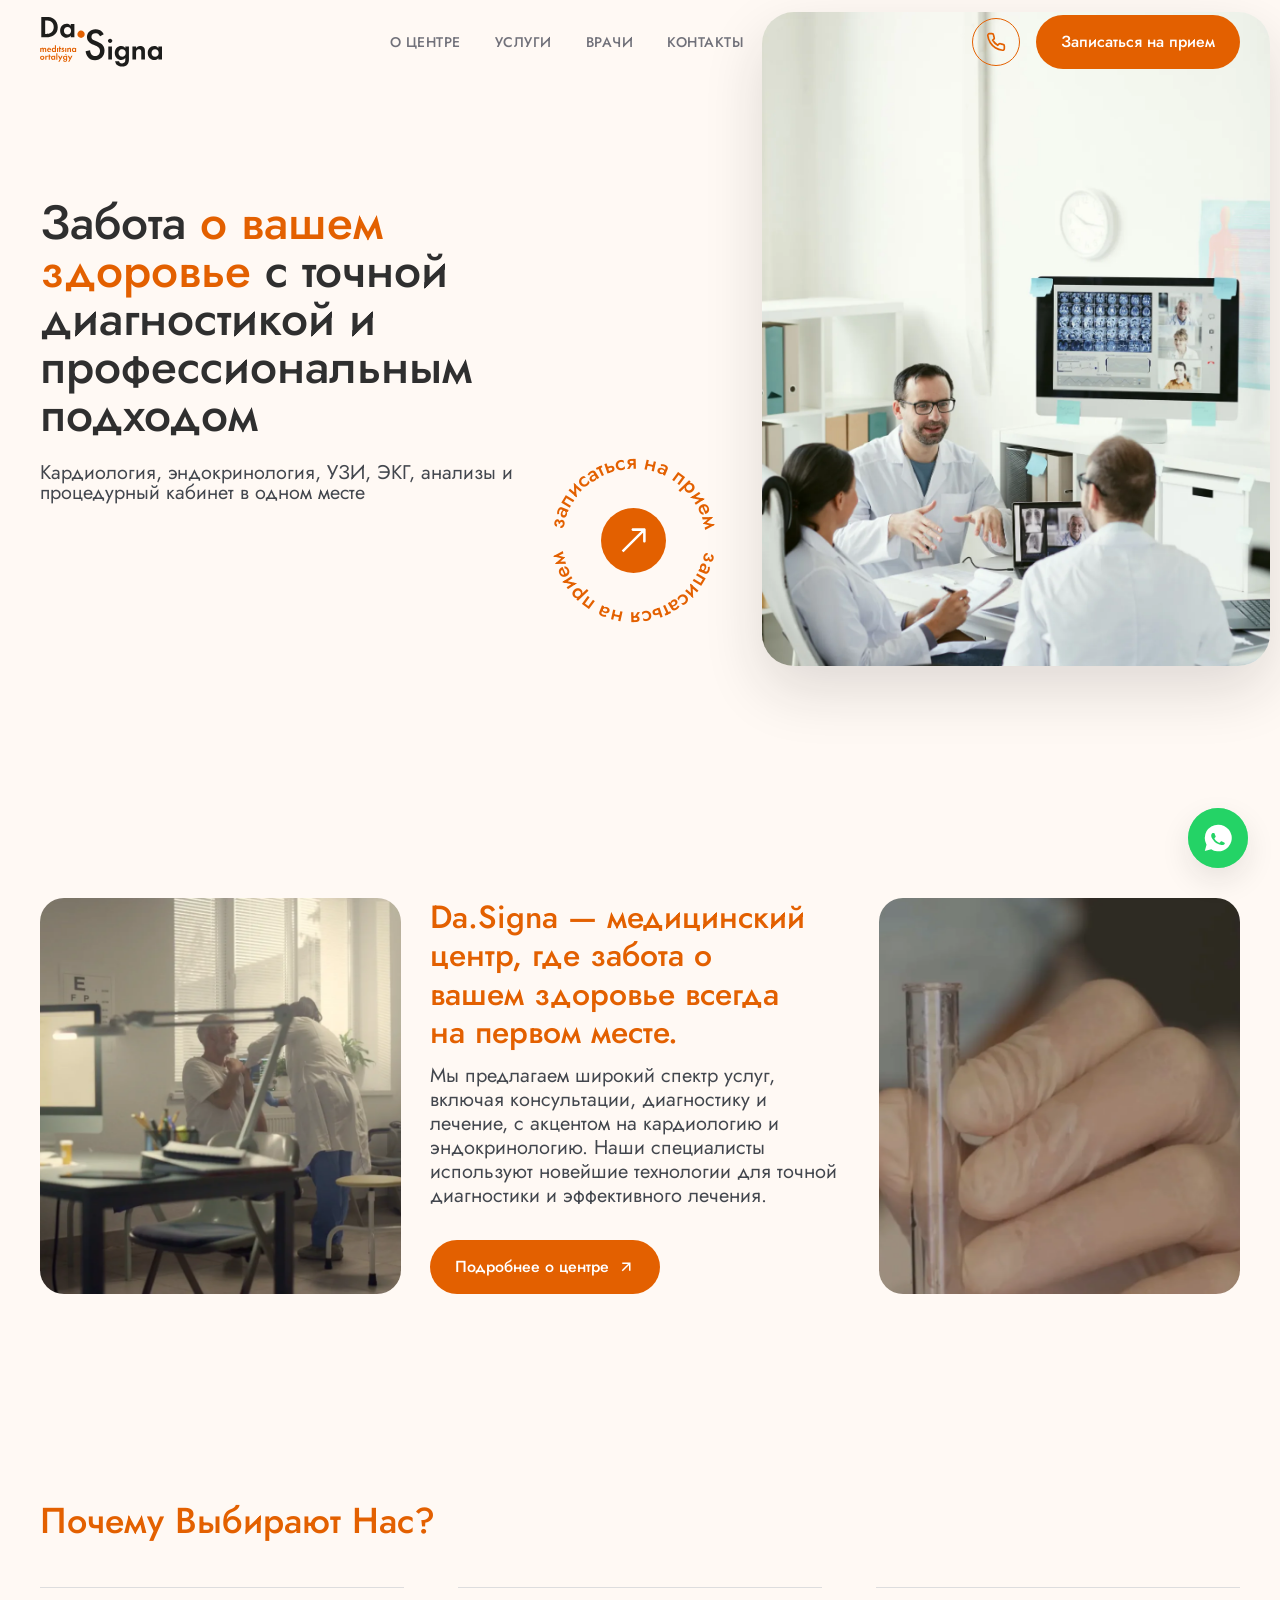
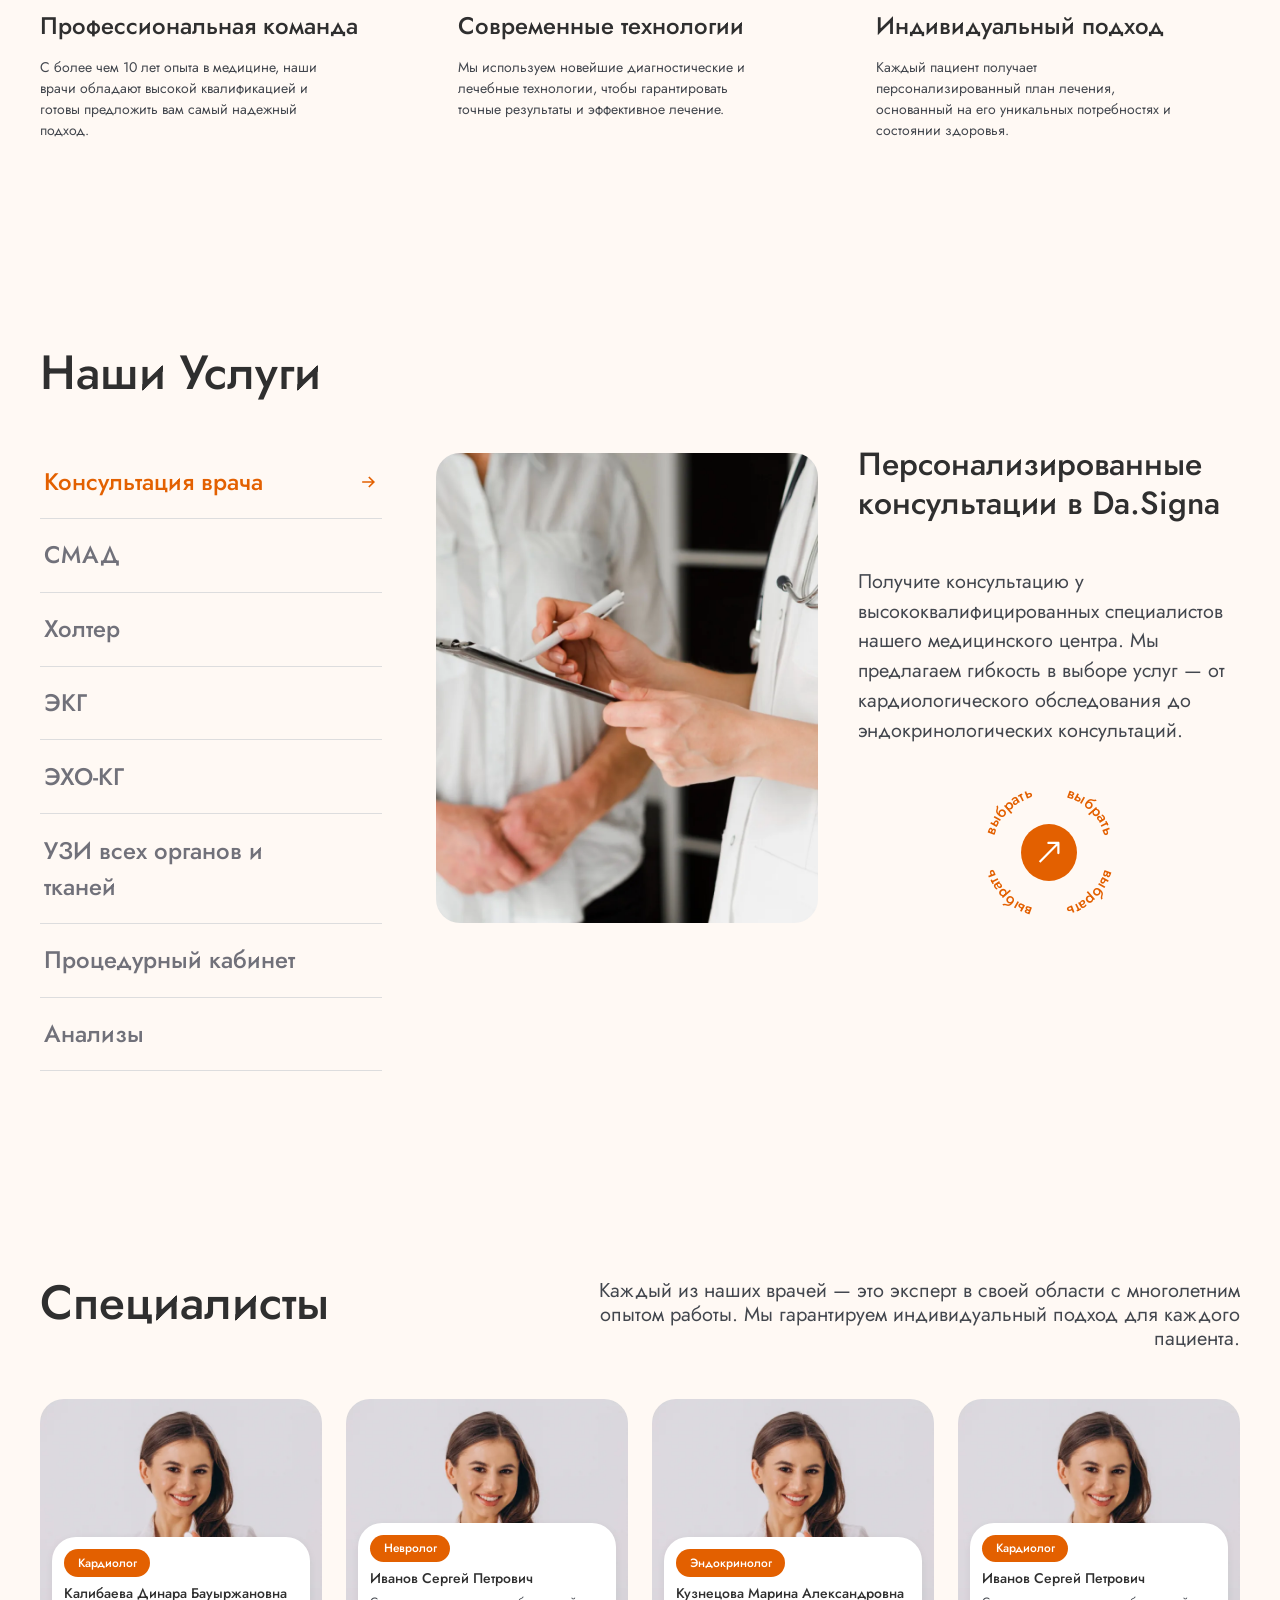
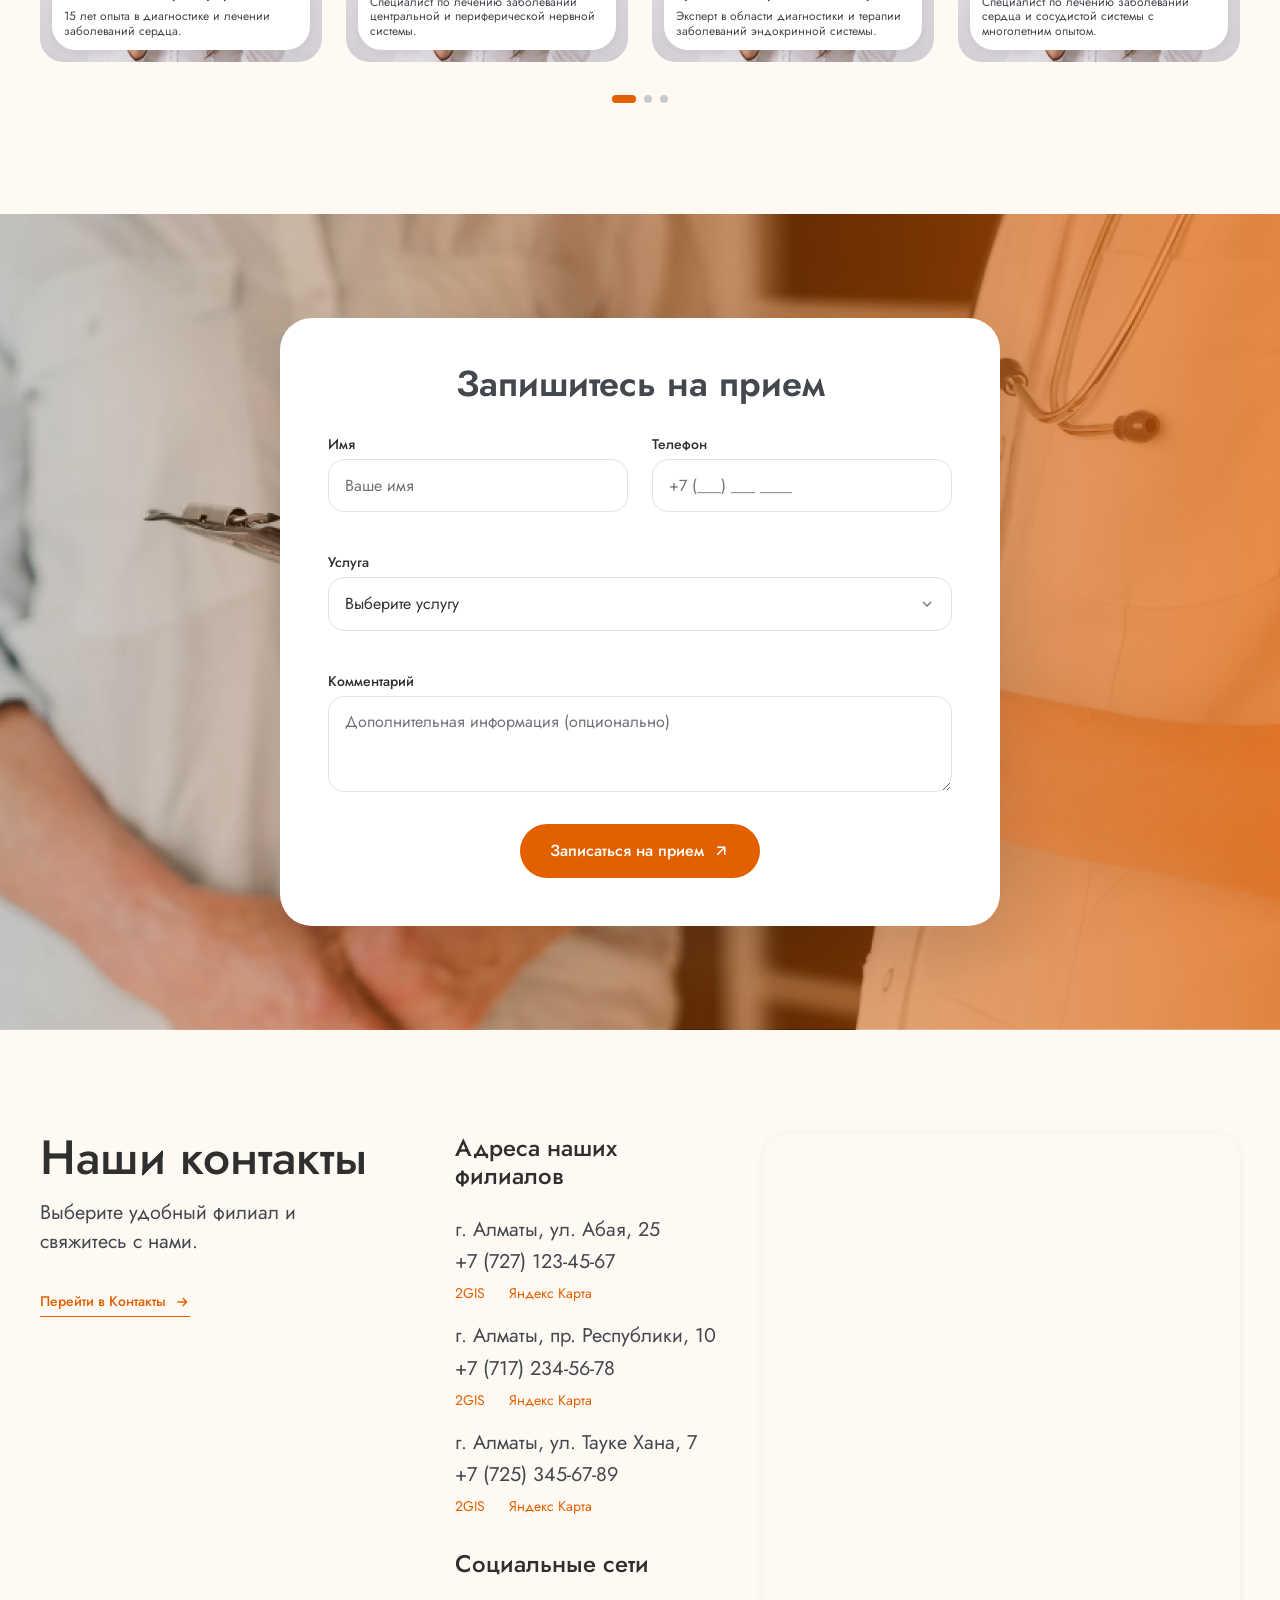
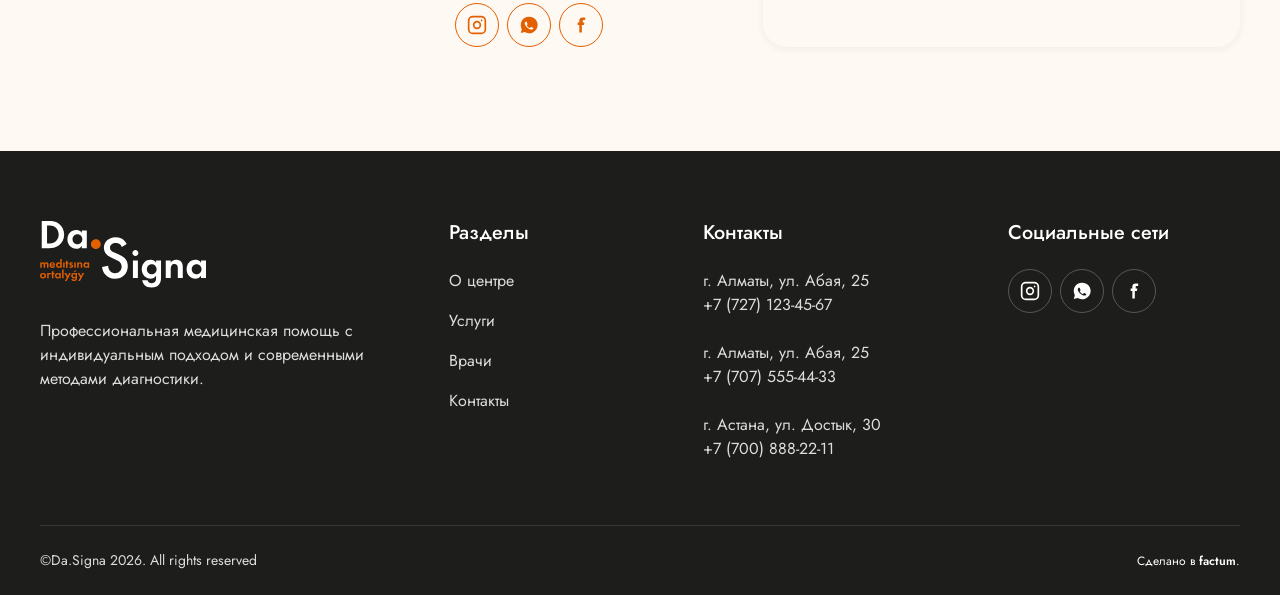
==== commit 3d66212f: "refactor: аудит кода, токены, дедуп и фикс багов CSS: - вынес повторяющиеся цвета в токены (--color-" ====
--- a/index.html
+++ b/index.html
@@ -38,8 +38,9 @@
     />
 
     <!-- Styles -->
-    <link rel="stylesheet" href="assets/vendor/lenis.css?v=31" />
-    <link rel="stylesheet" href="src/styles/main.css?v=31" />
+    <link rel="stylesheet" href="assets/vendor/lenis.css?v=54" />
+    <link rel="stylesheet" href="assets/vendor/swiper-bundle.min.css?v=54" />
+    <link rel="stylesheet" href="src/styles/main.css?v=54" />
 
     <!-- Structured data -->
     <script type="application/ld+json">
@@ -74,7 +75,7 @@
               <img class="logo__img" src="assets/logo/logo-dark.svg" width="129" height="52" alt="Da.Signa — медицинский центр" />
             </a>
             <button class="nav__close" data-menu-close type="button" aria-label="Закрыть меню">
-              <svg width="22" height="22" viewBox="0 0 24 24" fill="none" stroke="currentColor" stroke-width="2" aria-hidden="true"><path d="M18 6 6 18M6 6l12 12"/></svg>
+              <svg width="32" height="32" viewBox="0 0 32 32" fill="none" aria-hidden="true"><path d="M24 8 8 24M8 8l16 16" stroke="currentColor" stroke-width="2" stroke-linecap="round" stroke-linejoin="round"/></svg>
             </button>
           </div>
 
@@ -129,7 +130,7 @@
             aria-expanded="false"
             aria-controls="primary-nav"
           >
-            <span></span>
+            <svg class="menu-toggle__icon" width="32" height="32" viewBox="0 0 32 32" fill="none" aria-hidden="true"><path d="M18.6667 16H5.33333" stroke="currentColor" stroke-width="2" stroke-linecap="round" stroke-linejoin="round"/><path d="M26.6667 8H5.33334" stroke="currentColor" stroke-width="2" stroke-linecap="round" stroke-linejoin="round"/><path d="M26.6667 24H5.33334" stroke="currentColor" stroke-width="2" stroke-linecap="round" stroke-linejoin="round"/></svg>
           </button>
         </div>
       </div>
@@ -175,7 +176,7 @@
                   </text>
                 </svg>
                 <span class="spin-badge__disc" aria-hidden="true">
-                  <svg width="26" height="26" viewBox="0 0 24 24" fill="none" stroke="currentColor" stroke-width="2"><path d="M7 17 17 7M7 7h10v10"/></svg>
+                  <img src="assets/icons/badge-arrow.svg" width="72" height="72" alt="" />
                 </span>
               </a>
             </div>
@@ -205,7 +206,7 @@
               Наши специалисты используют новейшие технологии для точной
               диагностики и эффективного лечения.
             </p>
-            <a class="btn about__btn" href="#services">
+            <a class="btn about__btn" href="about.html">
               Подробнее о центре
               <svg class="btn__icon" width="18" height="18" viewBox="0 0 24 24" fill="none" stroke="currentColor" stroke-width="2" aria-hidden="true"><path d="M7 17 17 7M7 7h10v10"/></svg>
             </a>
@@ -230,7 +231,7 @@
           <ul class="advantages__grid">
             <li class="advantage reveal">
               <span class="advantage__icon" aria-hidden="true">
-                <svg viewBox="0 0 24 24" fill="none" stroke="currentColor" stroke-width="1.8"><path d="M17 21v-2a4 4 0 0 0-4-4H5a4 4 0 0 0-4 4v2"/><circle cx="9" cy="7" r="4"/><path d="M23 21v-2a4 4 0 0 0-3-3.87M16 3.13a4 4 0 0 1 0 7.75"/></svg>
+                <img src="assets/icons/advantage-team.svg" width="40" height="40" alt="" />
               </span>
               <h3 class="advantage__title">Профессиональная команда</h3>
               <p class="advantage__text">
@@ -240,7 +241,7 @@
             </li>
             <li class="advantage reveal">
               <span class="advantage__icon" aria-hidden="true">
-                <svg viewBox="0 0 24 24" fill="none" stroke="currentColor" stroke-width="1.8"><path d="M22 12h-4l-3 9L9 3l-3 9H2"/></svg>
+                <img src="assets/icons/advantage-tech.svg" width="40" height="40" alt="" />
               </span>
               <h3 class="advantage__title">Современные технологии</h3>
               <p class="advantage__text">
@@ -250,7 +251,7 @@
             </li>
             <li class="advantage reveal">
               <span class="advantage__icon" aria-hidden="true">
-                <svg viewBox="0 0 24 24" fill="none" stroke="currentColor" stroke-width="1.8"><path d="M20.84 4.61a5.5 5.5 0 0 0-7.78 0L12 5.67l-1.06-1.06a5.5 5.5 0 1 0-7.78 7.78L12 21.23l8.84-8.84a5.5 5.5 0 0 0 0-7.78z"/></svg>
+                <img src="assets/icons/advantage-care.svg" width="40" height="40" alt="" />
               </span>
               <h3 class="advantage__title">Индивидуальный подход</h3>
               <p class="advantage__text">
@@ -272,8 +273,6 @@
           <div class="services__layout reveal">
             <!-- Tab list (desktop) / accordion headers (mobile) -->
             <div class="services__list" role="tablist" aria-label="Услуги">
-              <!-- buttons + mobile accordion panels injected/styled per item -->
-              <!-- 1 -->
               <button class="services__tab" data-service-tab="s1" role="tab" aria-selected="true" aria-expanded="false">
                 Консультация врача
                 <svg class="services__tab-arrow" width="20" height="20" viewBox="0 0 24 24" fill="none" stroke="currentColor" stroke-width="2" aria-hidden="true"><path d="M5 12h14M13 6l6 6-6 6"/></svg>
@@ -373,17 +372,17 @@
               <a class="spin-badge services__badge" href="#appointment" aria-label="Выбрать услугу">
                 <svg class="spin-badge__ring" viewBox="0 0 200 200" aria-hidden="true">
                   <defs>
-                    <path id="badge-arc-svc" d="M100,100 m-80,0 a80,80 0 1,1 160,0 a80,80 0 1,1 -160,0" />
+                    <path id="badge-arc-svc" d="M100,100 m-74,0 a74,74 0 1,1 148,0 a74,74 0 1,1 -148,0" />
                   </defs>
                   <text text-anchor="middle">
-                    <textPath href="#badge-arc-svc" startOffset="0%">выбрать</textPath>
-                    <textPath href="#badge-arc-svc" startOffset="25%">выбрать</textPath>
-                    <textPath href="#badge-arc-svc" startOffset="50%">выбрать</textPath>
-                    <textPath href="#badge-arc-svc" startOffset="75%">выбрать</textPath>
+                    <textPath href="#badge-arc-svc" startOffset="12.5%">выбрать</textPath>
+                    <textPath href="#badge-arc-svc" startOffset="37.5%">выбрать</textPath>
+                    <textPath href="#badge-arc-svc" startOffset="62.5%">выбрать</textPath>
+                    <textPath href="#badge-arc-svc" startOffset="87.5%">выбрать</textPath>
                   </text>
                 </svg>
                 <span class="spin-badge__disc" aria-hidden="true">
-                  <svg width="24" height="24" viewBox="0 0 24 24" fill="none" stroke="currentColor" stroke-width="2"><path d="M7 17 17 7M7 7h10v10"/></svg>
+                  <img src="assets/icons/badge-arrow.svg" width="72" height="72" alt="" />
                 </span>
               </a>
             </div>
@@ -403,56 +402,59 @@
             </p>
           </div>
 
-          <ul class="specialists__track" data-carousel-track data-lenis-prevent>
-            <li class="doctor-card reveal">
+          <div class="swiper specialists-swiper" data-specialists-swiper>
+            <div class="swiper-wrapper">
+            <div class="swiper-slide doctor-card">
               <img class="doctor-card__img" src="assets/images/doctor.webp" width="322" height="300" loading="lazy" alt="Калибаева Динара Бауыржановна" />
               <div class="doctor-card__body">
                 <span class="doctor-card__tag">Кардиолог</span>
                 <h3 class="doctor-card__name">Калибаева Динара Бауыржановна</h3>
                 <p class="doctor-card__desc">15 лет опыта в диагностике и лечении заболеваний сердца.</p>
               </div>
-            </li>
-            <li class="doctor-card reveal">
+            </div>
+            <div class="swiper-slide doctor-card">
               <img class="doctor-card__img" src="assets/images/doctor.webp" width="322" height="300" loading="lazy" alt="Иванов Сергей Петрович" />
               <div class="doctor-card__body">
                 <span class="doctor-card__tag">Невролог</span>
                 <h3 class="doctor-card__name">Иванов Сергей Петрович</h3>
                 <p class="doctor-card__desc">Специалист по лечению заболеваний центральной и периферической нервной системы.</p>
               </div>
-            </li>
-            <li class="doctor-card reveal">
+            </div>
+            <div class="swiper-slide doctor-card">
               <img class="doctor-card__img" src="assets/images/doctor.webp" width="322" height="300" loading="lazy" alt="Кузнецова Марина Александровна" />
               <div class="doctor-card__body">
                 <span class="doctor-card__tag">Эндокринолог</span>
                 <h3 class="doctor-card__name">Кузнецова Марина Александровна</h3>
                 <p class="doctor-card__desc">Эксперт в области диагностики и терапии заболеваний эндокринной системы.</p>
               </div>
-            </li>
-            <li class="doctor-card reveal">
+            </div>
+            <div class="swiper-slide doctor-card">
               <img class="doctor-card__img" src="assets/images/doctor.webp" width="322" height="300" loading="lazy" alt="Иванов Сергей Петрович" />
               <div class="doctor-card__body">
                 <span class="doctor-card__tag">Кардиолог</span>
                 <h3 class="doctor-card__name">Иванов Сергей Петрович</h3>
                 <p class="doctor-card__desc">Специалист по лечению заболеваний сердца и сосудистой системы с многолетним опытом.</p>
               </div>
-            </li>
-            <li class="doctor-card reveal">
+            </div>
+            <div class="swiper-slide doctor-card">
               <img class="doctor-card__img" src="assets/images/doctor.webp" width="322" height="300" loading="lazy" alt="Петрова Ольга Викторовна" />
               <div class="doctor-card__body">
                 <span class="doctor-card__tag">Невролог</span>
                 <h3 class="doctor-card__name">Петрова Ольга Викторовна</h3>
                 <p class="doctor-card__desc">Профессионал в диагностике и лечении неврологических расстройств и заболеваний мозга.</p>
               </div>
-            </li>
-            <li class="doctor-card reveal">
+            </div>
+            <div class="swiper-slide doctor-card">
               <img class="doctor-card__img" src="assets/images/doctor.webp" width="322" height="300" loading="lazy" alt="Смирнова Ольга Викторовна" />
               <div class="doctor-card__body">
                 <span class="doctor-card__tag">Педиатр</span>
                 <h3 class="doctor-card__name">Смирнова Ольга Викторовна</h3>
                 <p class="doctor-card__desc">Опыт работы с новорожденными и детьми младшего возраста более 10 лет.</p>
               </div>
-            </li>
-          </ul>
+            </div>
+          </div>
+            <div class="swiper-pagination"></div>
+          </div>
         </div>
       </section>
 
@@ -506,7 +508,7 @@
           <div class="contacts__intro reveal">
             <h2 class="section-title" id="contacts-heading">Наши контакты</h2>
             <p>Выберите удобный филиал и свяжитесь с нами.</p>
-            <a class="link-arrow" href="#contacts">
+            <a class="link-arrow" href="contacts.html">
               Перейти в Контакты
               <svg width="16" height="16" viewBox="0 0 24 24" fill="none" stroke="currentColor" stroke-width="2" aria-hidden="true"><path d="M5 12h14M13 6l6 6-6 6"/></svg>
             </a>
@@ -543,9 +545,13 @@
           </div>
 
           <div class="contacts__map reveal">
-            <a href="https://2gis.kz/almaty" target="_blank" rel="noopener" aria-label="Открыть карту филиалов">
-              <img src="assets/images/map.webp" width="550" height="391" loading="lazy" alt="Карта расположения филиалов Da.Signa в Алматы" />
-            </a>
+            <iframe
+              class="contacts__map-frame"
+              title="Карта расположения филиалов Da.Signa в Алматы"
+              src="https://maps.google.com/maps?q=Almaty,Kazakhstan&z=11&hl=ru&output=embed"
+              loading="lazy"
+              referrerpolicy="no-referrer-when-downgrade"
+            ></iframe>
           </div>
         </div>
       </section>
@@ -568,7 +574,7 @@
           <nav class="footer__nav" aria-label="Разделы">
             <h3 class="footer__col-title">Разделы</h3>
             <div class="footer__links">
-              <a href="about.html">О Центре</a>
+              <a href="about.html">О центре</a>
               <a href="services.html">Услуги</a>
               <a href="doctors.html">Врачи</a>
               <a href="contacts.html">Контакты</a>
@@ -632,7 +638,8 @@
       </div>
     </div>
 
-    <script src="assets/vendor/lenis.min.js?v=31" defer></script>
-    <script src="src/lib/main.js?v=31" defer></script>
+    <script src="assets/vendor/lenis.min.js?v=54" defer></script>
+    <script src="assets/vendor/swiper-bundle.min.js?v=54" defer></script>
+    <script src="src/lib/main.js?v=54" defer></script>
   </body>
 </html>
--- a/src/styles/main.css
+++ b/src/styles/main.css
@@ -26,8 +26,10 @@
   --color-bg: #fff9f4;
   --color-surface: var(--color-white);
   --color-surface-cream: #fff3e9;
+  --color-surface-neutral: rgba(113, 113, 122, 0.1); /* faint neutral tint */
   --color-dark: #1d1d1b;
   --color-dark-2: #2a2724;
+  --color-overlay: rgba(29, 29, 27, 0.55); /* modal backdrop */
 
   /* ---- Color: text on dark / accent surfaces ---- */
   --color-on-dark: #ddddde; /* muted light text on dark footer/cards */
@@ -36,6 +38,11 @@
   /* ---- Color: lines ---- */
   --color-border: #ddddde;
   --color-border-strong: #c9c9cb;
+  --color-border-input: #e5e2e1; /* form field outline */
+  --color-border-ui: rgba(67, 71, 78, 0.1); /* hairline on light cards/tables */
+  --color-border-ui-subtle: rgba(67, 71, 78, 0.08);
+  --color-border-on-dark: rgba(255, 255, 255, 0.25); /* hairline on dark surfaces */
+  --color-border-on-dark-subtle: rgba(255, 255, 255, 0.12);
   --color-scroll-track: #e8e0d2;
 
   /* ---- Color: state / misc ---- */
@@ -52,6 +59,7 @@
   --text-h3: clamp(1.5rem, 1.1rem + 1.8vw, 2.25rem); /* 24 -> 36 */
   --text-h4: clamp(1.25rem, 1.05rem + 0.9vw, 1.5rem); /* 20 -> 24 */
   --text-lg: clamp(1.0625rem, 1rem + 0.3vw, 1.25rem); /* 17 -> 20 */
+  --text-md: 1.125rem; /* 18 */
   --text-base: 1rem; /* 16 */
   --text-sm: 0.875rem; /* 14 */
   --text-xs: 0.75rem; /* 12 */
@@ -203,6 +211,11 @@
   box-sizing: border-box;
   margin: 0;
   padding: 0;
+}
+
+/* hidden attribute должен скрывать элемент даже при display:flex/grid */
+[hidden] {
+  display: none !important;
 }
 
 html {
@@ -295,11 +308,17 @@
 
 .section-head__intro {
   max-width: 648px; /* Figma: блок интро 648px, 2 строки, по правому краю */
-  /* Figma: 20px (Futura PT Book); чуть уменьшено под более широкий Jost */
-  font-size: clamp(1rem, 0.95rem + 0.3vw, 1.125rem); /* ≈18px */
+  font-size: 1.25rem; /* Figma: 20px */
   line-height: var(--leading-snug);
   color: var(--color-body);
   text-align: right;
+}
+
+/* Figma mobile: правый интро-абзац в шапках секций скрыт — остаётся заголовок */
+@media (max-width: 760px) {
+  .section-head__intro {
+    display: none;
+  }
 }
 
 /* ---- Buttons ---- */
@@ -404,23 +423,27 @@
   text-transform: lowercase;
 }
 
+/* в бейдже услуг 4 слова «выбрать» — мельче, чтобы стояли с зазорами */
+.services__badge .spin-badge__ring text {
+  font-size: 20px;
+}
+
 .spin-badge__disc {
   position: absolute;
   inset: 0;
   margin: auto;
   width: 36%;
   aspect-ratio: 1;
-  display: grid;
-  place-items: center;
-  border-radius: 50%;
-  background: var(--color-accent);
-  color: var(--color-white);
-  transition: transform var(--duration-normal) var(--ease-out-expo),
-    background-color var(--duration-fast) var(--ease-out);
+  transition: transform var(--duration-normal) var(--ease-out-expo);
+}
+
+.spin-badge__disc img {
+  display: block;
+  width: 100%;
+  height: 100%;
 }
 
 .spin-badge:hover .spin-badge__disc {
-  background: var(--color-accent-hover);
   transform: scale(1.08);
 }
 
@@ -615,55 +638,27 @@
 /* hamburger */
 .menu-toggle {
   display: none;
-  width: 48px;
-  height: 48px;
-  border: 1px solid var(--color-border);
-  border-radius: var(--radius-pill);
+  align-items: center;
+  justify-content: center;
+  width: 40px;
+  height: 40px;
+  padding: 0;
+  border: 0;
   background: transparent;
+  color: var(--color-heading);
   cursor: pointer;
-  position: relative;
-}
-
-.menu-toggle span,
-.menu-toggle span::before,
-.menu-toggle span::after {
-  content: "";
-  position: absolute;
-  left: 50%;
-  width: 20px;
-  height: 2px;
-  background: var(--color-heading);
-  border-radius: 2px;
-  transform: translateX(-50%);
-  transition: transform var(--duration-normal) var(--ease-out-expo),
-    opacity var(--duration-fast) var(--ease-out);
-}
-
-.menu-toggle span {
-  top: 50%;
-  transform: translate(-50%, -50%);
-}
-.menu-toggle span::before {
-  top: -7px;
-}
-.menu-toggle span::after {
-  top: 7px;
-}
-
-.menu-toggle[aria-expanded="true"] span {
-  background: transparent;
-}
-.menu-toggle[aria-expanded="true"] span::before {
-  transform: translateX(-50%) translateY(7px) rotate(45deg);
-}
-.menu-toggle[aria-expanded="true"] span::after {
-  transform: translateX(-50%) translateY(-7px) rotate(-45deg);
+}
+
+.menu-toggle__icon {
+  display: block;
+  width: 32px;
+  height: 32px;
 }
 
 /* mobile drawer */
 @media (max-width: 900px) {
   .menu-toggle {
-    display: block;
+    display: inline-flex;
   }
 
   .header__cta,
@@ -757,7 +752,7 @@
     gap: 1rem;
     padding: 0.8rem;
     background: var(--color-white);
-    border: 1px solid rgba(67, 71, 78, 0.1);
+    border: 1px solid var(--color-border-ui);
     border-radius: var(--radius-md);
   }
   .nav-contact + .nav-contact {
@@ -783,7 +778,7 @@
     color: var(--color-muted);
   }
   .nav-contact__value {
-    font-size: 1.125rem; /* 18px */
+    font-size: var(--text-md);
     font-weight: var(--weight-medium);
     color: var(--color-heading);
   }
@@ -813,7 +808,7 @@
     width: 44px;
     height: 44px;
     border-radius: var(--radius-pill);
-    border: 1px solid rgba(255, 255, 255, 0.25);
+    border: 1px solid var(--color-border-on-dark);
     color: var(--color-white);
     transition: background-color var(--duration-fast) var(--ease-out),
       border-color var(--duration-fast) var(--ease-out);
@@ -829,7 +824,7 @@
     gap: var(--space-sm);
     margin-top: var(--space-lg);
     padding-top: var(--space-md);
-    border-top: 1px solid rgba(255, 255, 255, 0.12);
+    border-top: 1px solid var(--color-border-on-dark-subtle);
     font-size: var(--text-sm);
     color: var(--color-on-dark);
   }
@@ -924,6 +919,10 @@
     order: 3;
     margin-top: var(--space-md);
   }
+  .hero__image {
+    aspect-ratio: 358 / 300; /* Figma mobile: 358×300 */
+    border-radius: var(--radius-lg);
+  }
 
   /* on mobile the layout uses the pill CTA, not the disc */
   .hero__badge {
@@ -953,9 +952,9 @@
 
 .about__grid {
   display: grid;
-  grid-template-columns: 1fr 1fr 1fr;
+  grid-template-columns: 0.86fr 1fr 0.86fr; /* Figma: 377 | 438 | 377 */
   gap: clamp(1.5rem, 1rem + 1vw, 2rem);
-  align-items: center;
+  align-items: stretch; /* Figma: фото на всю высоту текстовой колонки */
 }
 
 /* центральная колонка (Figma Frame 19): заголовок →12px→ текст →32px→ кнопка */
@@ -966,15 +965,14 @@
 
 .about__img {
   width: 100%;
-  aspect-ratio: 437 / 423;
+  height: 100%;
   object-fit: cover;
   border-radius: var(--radius-lg);
 }
 
 .about__title {
   color: var(--color-accent);
-  /* Figma: 32px (Futura PT); чуть уменьшено под более широкий Jost */
-  font-size: clamp(1.375rem, 1.15rem + 1vw, 1.75rem); /* ≈28px на десктопе */
+  font-size: 2rem; /* Figma: 32px */
   font-weight: var(--weight-medium);
   line-height: var(--leading-snug);
 }
@@ -982,7 +980,7 @@
 .about__text {
   margin-top: 0.75rem;
   color: var(--color-body);
-  font-size: clamp(1rem, 0.95rem + 0.3vw, 1.125rem); /* ≈18px */
+  font-size: 1.25rem; /* Figma: 20px */
   line-height: var(--leading-snug);
 }
 
@@ -998,6 +996,10 @@
   .about__body {
     grid-column: 1 / -1;
     order: -1;
+  }
+  .about__img {
+    height: auto;
+    aspect-ratio: 437 / 423; /* в 2 колонки фото снова по пропорции */
   }
 }
 
@@ -1041,19 +1043,16 @@
 
 /* icon shown on mobile only (desktop uses the top divider) */
 .advantage__icon {
-  display: none;
-  place-items: center;
-  width: 64px;
-  height: 64px;
-  border-radius: var(--radius-pill);
-  background: var(--color-accent);
-  color: var(--color-white);
+  display: none; /* десктоп: только текст; иконки показываются на мобильном */
+  width: 40px;
+  height: 40px;
   margin-bottom: var(--space-2xs);
 }
 
-.advantage__icon svg {
-  width: 30px;
-  height: 30px;
+.advantage__icon img {
+  display: block;
+  width: 100%;
+  height: 100%;
 }
 
 .advantage__title {
@@ -1086,16 +1085,12 @@
     padding-block: var(--space-md);
   }
   .advantage__icon {
-    display: grid;
+    display: block;
     grid-area: icon;
     align-self: start;
-    width: 48px;
-    height: 48px;
+    width: 40px;
+    height: 40px;
     margin-bottom: 0;
-  }
-  .advantage__icon svg {
-    width: 24px;
-    height: 24px;
   }
   .advantage__title {
     grid-area: title;
@@ -1141,12 +1136,12 @@
   color: var(--color-muted); /* Figma: неактивные вкладки #71717A */
   cursor: pointer;
   transition: color var(--duration-fast) var(--ease-out),
-    padding-left var(--duration-normal) var(--ease-out-expo);
+    transform var(--duration-normal) var(--ease-out-expo);
 }
 
 .services__tab:hover {
   color: var(--color-accent);
-  padding-left: 0.6rem;
+  transform: translateX(0.6rem); /* compositor-friendly nudge (was padding-left) */
 }
 
 .services__tab[aria-selected="true"] {
@@ -1298,58 +1293,65 @@
    Specialists ("Специалисты") — carousel of doctor cards
    ============================================================ */
 
-.specialists__track {
-  display: grid;
-  grid-auto-flow: column;
-  grid-auto-columns: minmax(280px, 1fr);
-  gap: var(--space-md);
-  overflow-x: auto;
-  scroll-snap-type: x mandatory;
-  padding-bottom: var(--space-sm);
-  scrollbar-width: none;
-}
-
-.specialists__track::-webkit-scrollbar {
-  display: none;
-}
-
-@media (min-width: 1000px) {
-  .specialists__track {
-    grid-auto-columns: calc((100% - 3 * var(--space-md)) / 4);
-  }
+/* Карусель специалистов на Swiper */
+.specialists-swiper {
+  width: 100%;
+  padding-bottom: var(--space-xl); /* место под пагинацию */
+}
+.specialists-swiper .swiper-slide {
+  height: auto; /* карточки тянутся на равную высоту */
+}
+.specialists-swiper .swiper-slide.doctor-card {
+  scroll-snap-align: none;
+}
+.specialists-swiper .swiper-pagination {
+  bottom: 0;
+}
+.specialists-swiper .swiper-pagination-bullet {
+  width: 8px;
+  height: 8px;
+  background: var(--color-border-strong);
+  opacity: 1;
+  transition: width var(--duration-fast) var(--ease-out),
+    background-color var(--duration-fast) var(--ease-out);
+}
+.specialists-swiper .swiper-pagination-bullet-active {
+  width: 24px;
+  border-radius: var(--radius-pill);
+  background: var(--color-accent);
 }
 
 .doctor-card {
   scroll-snap-align: start;
   position: relative;
-  border-radius: var(--radius-lg);
-  background: var(--color-surface-cream);
-  overflow: hidden;
-  padding: var(--space-2xs);
 }
 
 .doctor-card__img {
+  display: block;
   width: 100%;
   aspect-ratio: 322 / 300;
   object-fit: cover;
   object-position: top center;
-  border-radius: var(--radius-md);
+  border-radius: var(--radius-lg); /* фото = карточка, без кремовой рамки */
 }
 
 .doctor-card__body {
-  position: relative;
-  margin: -2.5rem var(--space-2xs) var(--space-2xs);
-  padding: var(--space-md) var(--space-sm) var(--space-sm);
+  position: absolute;
+  left: 12px;
+  right: 12px;
+  bottom: 12px; /* Figma: плашка вписана в фото с отступом 12px */
+  display: flex;
+  flex-direction: column;
+  gap: 8px; /* Figma: gap 8 */
+  padding: 12px; /* Figma: padding 12, тег — первый элемент потока внутри плашки */
   background: var(--color-white);
-  border-radius: var(--radius-md);
+  border-radius: var(--radius-lg); /* Figma: radius 24 */
   box-shadow: var(--shadow-sm);
 }
 
-.doctor-card__tag {
-  position: absolute;
-  top: -0.9rem;
-  left: var(--space-sm);
-  display: inline-block;
+/* Specialty pill — shared by doctor cards and the doctor modal. */
+.doctor-card__tag,
+.doctor-modal__tag {
   padding: 0.3rem 0.85rem;
   border-radius: var(--radius-pill);
   background: var(--color-accent);
@@ -1358,17 +1360,21 @@
   font-weight: var(--weight-medium);
 }
 
+.doctor-card__tag {
+  align-self: flex-start; /* Figma: тег внутри белой плашки, не на её верхнем крае */
+}
+
 .doctor-card__name {
   font-size: var(--text-sm);
   font-weight: var(--weight-medium);
+  line-height: var(--leading-snug);
   color: var(--color-heading);
 }
 
 .doctor-card__desc {
-  margin-top: var(--space-3xs);
   font-size: var(--text-xs);
+  line-height: var(--leading-snug);
   color: var(--color-body);
-  line-height: var(--leading-normal);
 }
 
 /* Doctor strip is a free-scroll carousel (drag / trackpad / swipe) — no arrows,
@@ -1433,9 +1439,9 @@
 
 .field__control {
   padding: 0.85rem 1rem;
-  border: 1px solid var(--color-border);
+  border: 1px solid var(--color-border-input); /* Figma: рамка полей #E5E2E1 */
   border-radius: var(--radius-md);
-  background: var(--color-bg);
+  background: var(--color-white); /* Figma: поля белые, не кремовые */
   font-size: var(--text-base);
   color: var(--color-heading);
   transition: border-color var(--duration-fast) var(--ease-out),
@@ -1609,16 +1615,12 @@
   box-shadow: var(--shadow-sm);
 }
 
-.contacts__map a {
+.contacts__map-frame {
   display: block;
-  width: 100%;
-}
-
-.contacts__map img {
   width: 100%;
   height: 100%;
   min-height: 360px;
-  object-fit: cover;
+  border: 0;
 }
 
 @media (max-width: 920px) {
@@ -1640,7 +1642,7 @@
   .contacts__intro .btn {
     display: none;
   }
-  .contacts__map img {
+  .contacts__map-frame {
     min-height: 240px;
   }
 }
@@ -1722,14 +1724,14 @@
   box-shadow: var(--shadow-md);
 }
 .hero__stat-icon {
-  display: grid;
-  place-items: center;
   width: 36px;
   height: 36px;
   flex-shrink: 0;
-  border-radius: 50%;
-  background: var(--color-accent-tint);
-  color: var(--color-accent);
+}
+.hero__stat-icon img {
+  display: block;
+  width: 100%;
+  height: 100%;
 }
 .hero__stat-text {
   display: flex;
@@ -1782,7 +1784,7 @@
   gap: clamp(1.5rem, 1rem + 3vw, 4rem);
   align-items: start;
   padding: clamp(1.75rem, 1.2rem + 3vw, 3.5rem);
-  background: rgba(113, 113, 122, 0.1);
+  background: var(--color-surface-neutral);
   border-radius: var(--radius-lg); /* 24px */
 }
 .approach__title {
@@ -1865,17 +1867,18 @@
   .approach {
     grid-template-columns: 1fr;
   }
+  /* Figma mobile: изображения 322×300, в одну колонку */
   .atmosphere__grid {
-    grid-template-columns: 1fr 1fr;
-  }
-  .atmosphere__img--tall {
+    grid-template-columns: 1fr;
+  }
+  .atmosphere__img {
+    aspect-ratio: 322 / 300;
+  }
+  .atmosphere__img--tall,
+  .atmosphere__img--wide {
     grid-row: auto;
-    grid-column: 1 / -1;
-    aspect-ratio: 16 / 10;
-  }
-  .atmosphere__img--wide {
-    grid-column: 1 / -1;
-    aspect-ratio: 16 / 7;
+    grid-column: auto;
+    aspect-ratio: 322 / 300;
   }
   .awards__grid {
     grid-template-columns: 1fr 1fr;
@@ -1961,11 +1964,11 @@
   flex-shrink: 0;
   padding: 1.5rem;
   background: var(--color-white);
-  border: 1px solid rgba(67, 71, 78, 0.1);
+  border: 1px solid var(--color-border-ui);
   border-radius: var(--radius-lg);
 }
 .branch-card__name {
-  font-size: 1.125rem; /* 18px */
+  font-size: var(--text-md);
   font-weight: var(--weight-medium);
   color: var(--color-heading);
 }
@@ -2028,16 +2031,12 @@
   overflow: hidden;
   box-shadow: var(--shadow-sm);
 }
-.branches-map__map,
-.branches-map__map a {
+.branches-map__frame {
   display: block;
-  height: 100%;
-}
-.branches-map__map img {
   width: 100%;
   height: 100%;
   min-height: 600px;
-  object-fit: cover;
+  border: 0;
 }
 
 /* способы связи */
@@ -2078,7 +2077,7 @@
   color: var(--color-muted);
 }
 .connect-card__value {
-  font-size: 1.125rem; /* 18px */
+  font-size: var(--text-md);
   font-weight: var(--weight-medium);
   color: var(--color-heading);
 }
@@ -2091,7 +2090,7 @@
     max-height: none;
     overflow: visible;
   }
-  .branches-map__map img {
+  .branches-map__frame {
     min-height: 320px;
   }
   .connect__grid {
@@ -2200,6 +2199,17 @@
 .breadcrumbs span[aria-current] {
   color: var(--color-muted);
 }
+/* Figma mobile: хлебных крошек нет */
+@media (max-width: 760px) {
+  .breadcrumbs {
+    display: none;
+  }
+}
+
+.pricing {
+  /* первая секция страницы — отступ под фиксированную шапку */
+  padding-top: calc(var(--header-height) + var(--space-md));
+}
 
 .pricing__title {
   font-size: var(--text-h2);
@@ -2211,7 +2221,7 @@
 .price-table {
   background: var(--color-white);
   border-radius: var(--radius-lg);
-  border: 1px solid rgba(67, 71, 78, 0.08);
+  border: 1px solid var(--color-border-ui-subtle);
   overflow: hidden;
 }
 .price-row {
@@ -2220,7 +2230,7 @@
   gap: var(--space-md);
   align-items: center;
   padding: clamp(1rem, 0.7rem + 1vw, 1.5rem) clamp(1.25rem, 0.8rem + 1.5vw, 2rem);
-  border-bottom: 1px solid rgba(67, 71, 78, 0.08);
+  border-bottom: 1px solid var(--color-border-ui-subtle);
 }
 .price-row:last-child {
   border-bottom: 0;
@@ -2235,7 +2245,7 @@
   color: var(--color-muted);
 }
 .price-row__name {
-  font-size: 1.125rem; /* 18px */
+  font-size: var(--text-md);
   font-weight: var(--weight-medium);
   color: var(--color-body);
 }
@@ -2244,7 +2254,7 @@
   color: var(--color-muted-warm);
 }
 .price-row__cost {
-  font-size: 1.125rem; /* 18px */
+  font-size: var(--text-md);
   font-weight: var(--weight-medium);
   color: var(--color-accent);
 }
@@ -2255,6 +2265,14 @@
 }
 .service-detail .hero__grid {
   min-height: auto;
+}
+.service-detail .hero__title {
+  max-width: none; /* Figma: заголовок в одну строку, не ограничен 16ch */
+  color: var(--color-heading);
+}
+/* Figma: «Что такое ЭКГ?» — в одну строку (колонка расширяется под min-content) */
+#what-heading {
+  white-space: nowrap;
 }
 
 /* чек-лист «Как подготовиться?» (правая колонка карточки .approach) */
@@ -2349,8 +2367,8 @@
 .doctor-filter {
   padding: 0.6rem 1.25rem;
   border-radius: var(--radius-pill);
-  border: 1px solid rgba(67, 71, 78, 0.1);
-  background: rgba(113, 113, 122, 0.1);
+  border: 1px solid var(--color-border-ui);
+  background: var(--color-surface-neutral);
   font-size: var(--text-sm);
   color: var(--color-body);
   cursor: pointer;
@@ -2369,6 +2387,25 @@
   font-weight: var(--weight-medium);
 }
 
+/* Врачи: группировка по специальностям (мобайл) */
+.doctors-cats {
+  display: flex;
+  flex-direction: column;
+  gap: var(--space-xl);
+}
+.doctors-cat__title {
+  font-size: 1.5rem; /* Figma моб: заголовок категории */
+  font-weight: var(--weight-medium);
+  color: var(--color-heading);
+  margin-bottom: var(--space-md);
+}
+.doctors-cat__list {
+  display: flex;
+  flex-direction: column;
+  gap: var(--space-md);
+  list-style: none;
+}
+
 .doctors-grid {
   display: grid;
   grid-template-columns: repeat(4, 1fr);
@@ -2377,10 +2414,10 @@
 }
 
 .doctor-card__more {
+  align-self: flex-end; /* Figma: ссылка «Подробнее» в правом нижнем углу */
   display: inline-flex;
   align-items: center;
-  gap: 0.35rem;
-  margin-top: var(--space-2xs);
+  gap: 8px; /* Figma: gap 8 между текстом и стрелкой */
   font-size: var(--text-xs); /* 12px */
   font-weight: var(--weight-medium);
   color: var(--color-accent);
@@ -2395,7 +2432,7 @@
     grid-template-columns: repeat(2, 1fr);
   }
 }
-@media (max-width: 540px) {
+@media (max-width: 600px) {
   .doctors-grid {
     grid-template-columns: 1fr;
   }
@@ -2478,7 +2515,7 @@
   width: 44px;
   height: 44px;
   border-radius: var(--radius-pill);
-  border: 1px solid rgba(255, 255, 255, 0.25);
+  border: 1px solid var(--color-border-on-dark);
   color: var(--color-white);
   transition: background-color var(--duration-fast) var(--ease-out),
     border-color var(--duration-fast) var(--ease-out),
@@ -2497,7 +2534,7 @@
   justify-content: space-between;
   gap: var(--space-sm);
   padding-block: var(--space-md);
-  border-top: 1px solid rgba(255, 255, 255, 0.12);
+  border-top: 1px solid var(--color-border-on-dark-subtle);
   font-size: var(--text-sm);
   color: var(--color-on-dark);
 }
@@ -2601,7 +2638,7 @@
   display: grid;
   place-items: center;
   padding: var(--space-md);
-  background: rgba(29, 29, 27, 0.55);
+  background: var(--color-overlay);
   backdrop-filter: blur(4px);
   opacity: 0;
   visibility: hidden;
@@ -2701,6 +2738,10 @@
   transform: none;
 }
 
+.doctor-modal__handle {
+  display: none; /* видна только на мобильном (bottom-sheet) */
+}
+
 .doctor-modal__head {
   display: grid;
   grid-template-columns: auto 1fr;
@@ -2727,12 +2768,6 @@
 
 .doctor-modal__tag {
   display: inline-block;
-  padding: 0.3rem 0.85rem;
-  border-radius: var(--radius-pill);
-  background: var(--color-accent);
-  color: var(--color-white);
-  font-size: var(--text-xs);
-  font-weight: var(--weight-medium);
 }
 
 .doctor-modal__name {
@@ -2785,9 +2820,74 @@
   line-height: var(--leading-normal);
 }
 
-@media (max-width: 540px) {
+/* Мобильная модалка врача — bottom-sheet по Figma (390) */
+@media (max-width: 600px) {
+  .doctor-modal {
+    align-items: flex-end; /* лист снизу */
+    padding: 0;
+  }
+  .doctor-modal__dialog {
+    width: 100%;
+    max-width: none;
+    max-height: 92dvh;
+    padding: 48px 24px 32px; /* верх — под ручку и крестик; бока 24 */
+    border-radius: var(--radius-lg) var(--radius-lg) 0 0; /* Figma: верхние углы 24 */
+    transform: translateY(100%); /* выезжает снизу */
+  }
+  .doctor-modal__handle {
+    display: block;
+    position: absolute;
+    top: 12px;
+    left: 50%;
+    transform: translateX(-50%);
+    width: 40px;
+    height: 4px;
+    border-radius: var(--radius-pill);
+    background: var(--color-border-strong);
+  }
   .doctor-modal__head {
-    grid-template-columns: 1fr;
+    grid-template-columns: 132px 1fr; /* Figma: фото 132 + инфо */
+    align-items: start;
     padding-right: 0;
   }
-}
+  .doctor-modal__photo {
+    width: 132px;
+    aspect-ratio: 132 / 200; /* Figma: фото 132×200 */
+  }
+  .doctor-modal__name {
+    font-size: var(--text-md);
+  }
+  .doctor-modal__bio {
+    font-size: 1rem; /* Figma: Body 3 — 16px */
+    line-height: var(--leading-snug); /* 120% */
+  }
+}
+
+/* ============================================================
+   Мобильная типографика 1:1 с Figma (экран 390)
+   ============================================================ */
+@media (max-width: 600px) {
+  .hero__title {
+    font-size: 2rem; /* Figma: 32px / lh100% */
+  }
+  .hero__lead {
+    font-size: 1.25rem; /* Figma: 20px / lh100% */
+  }
+  .section-title {
+    font-size: 2rem; /* Figma: 32px */
+    font-weight: var(--weight-medium); /* Figma: 500 */
+  }
+  .advantages__title {
+    font-size: 2rem; /* Figma: 32px */
+  }
+  .appointment__title {
+    font-size: 2.25rem; /* Figma: 36px */
+  }
+  .services__tab {
+    font-size: 1.5rem; /* Figma: 24px */
+  }
+  .about__title,
+  .about__text {
+    line-height: 1; /* Figma: 100% */
+  }
+}
